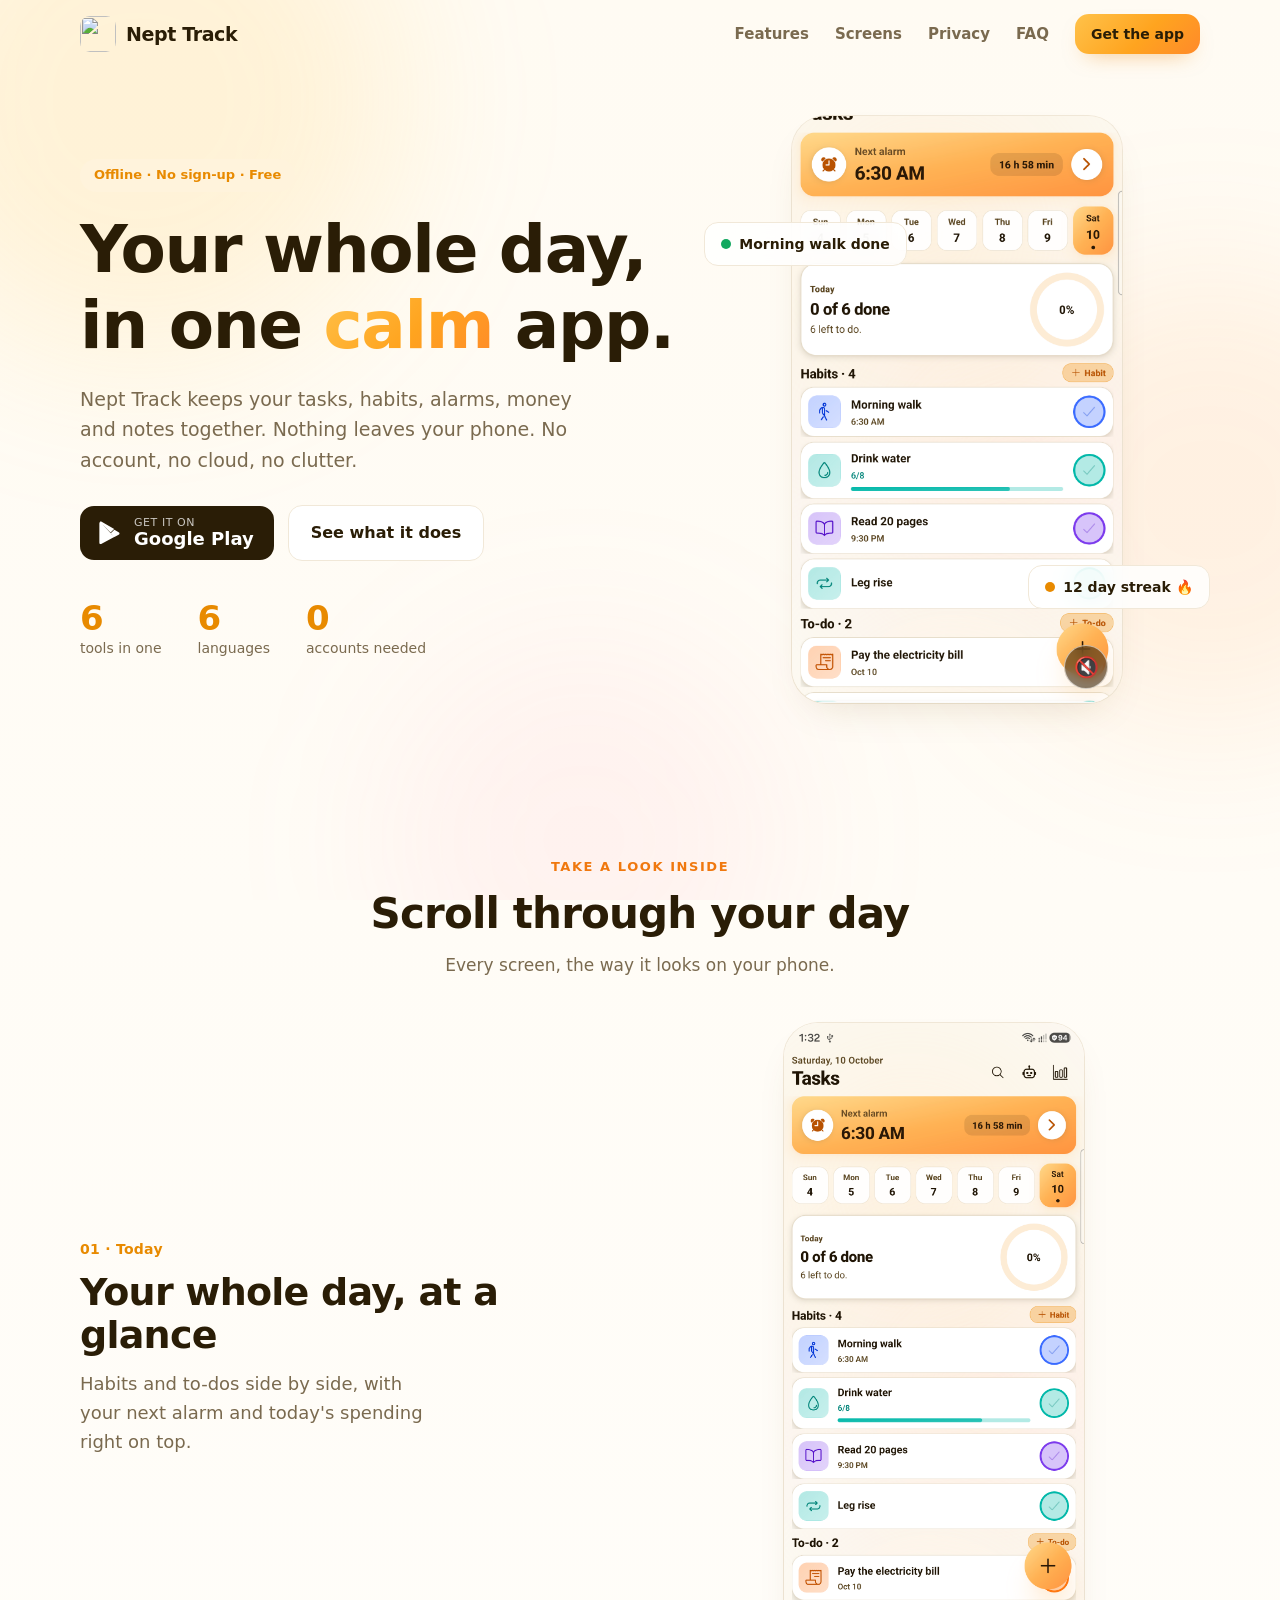
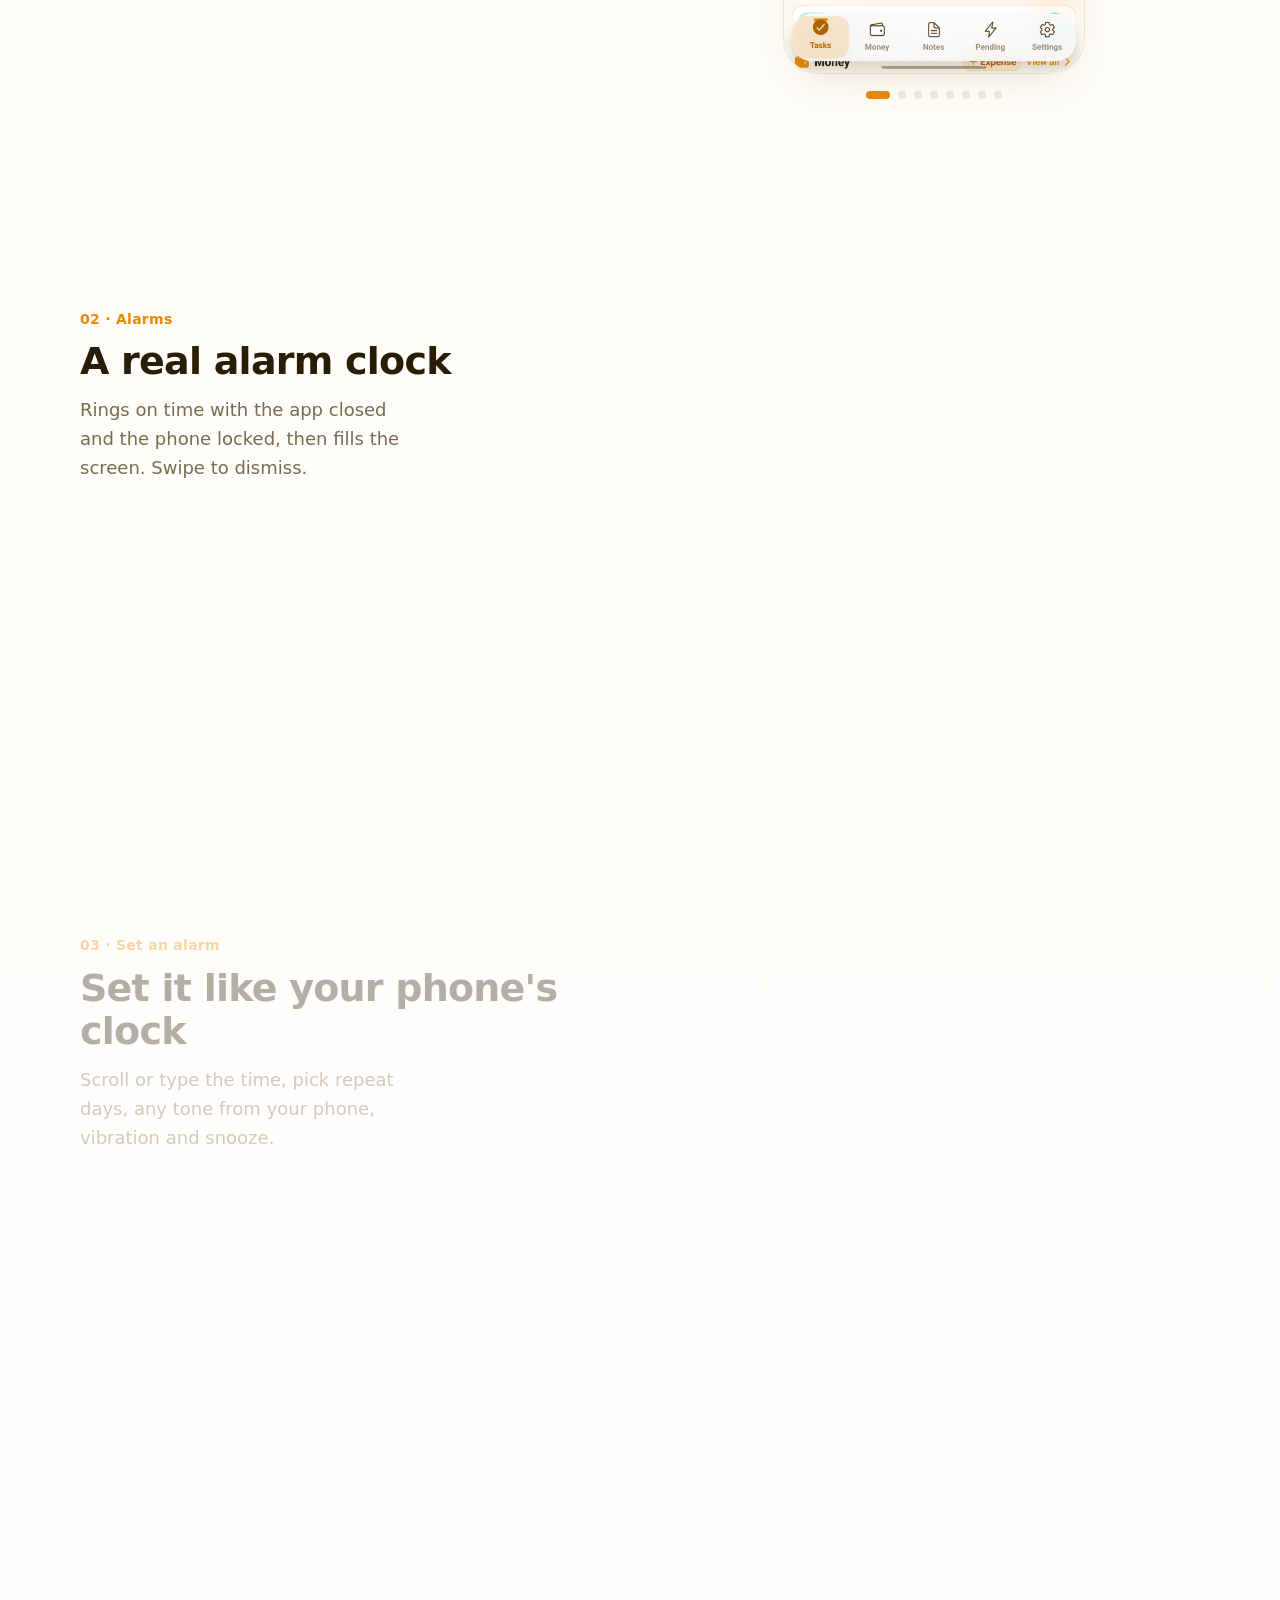
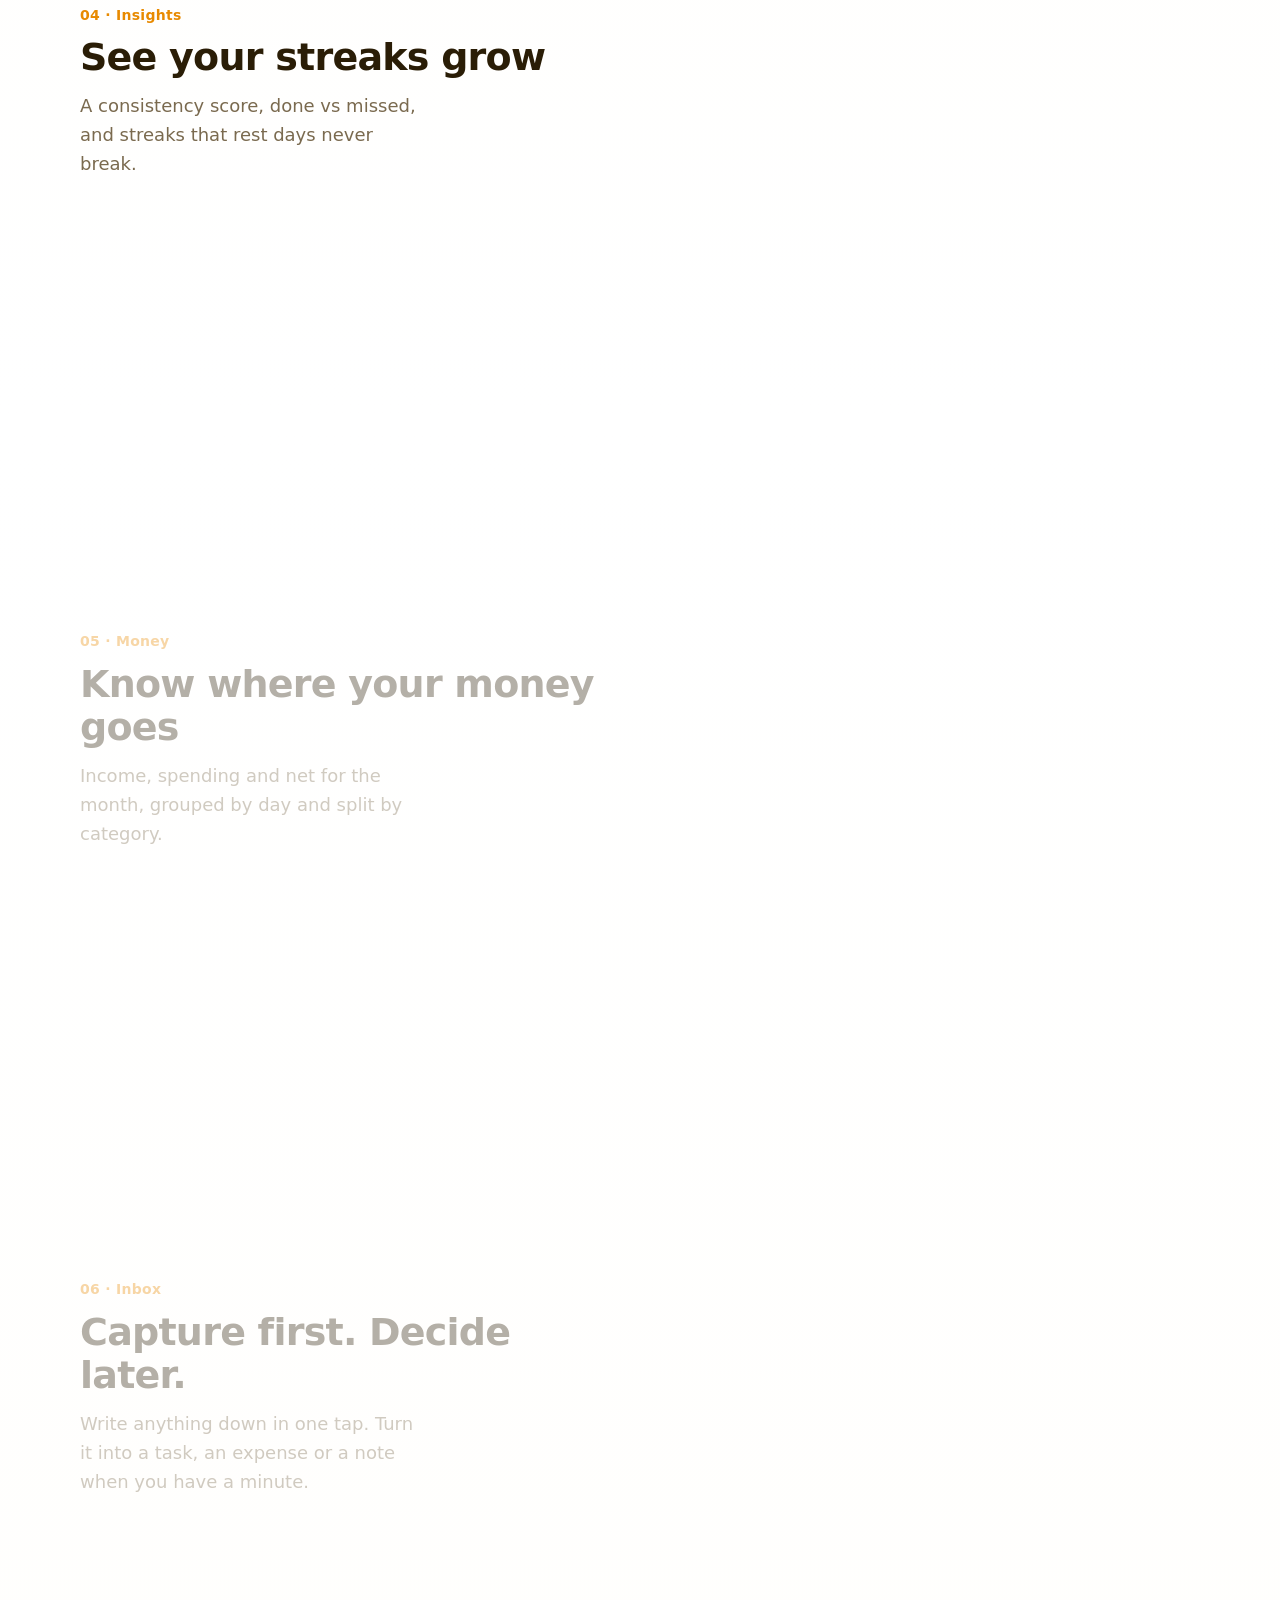
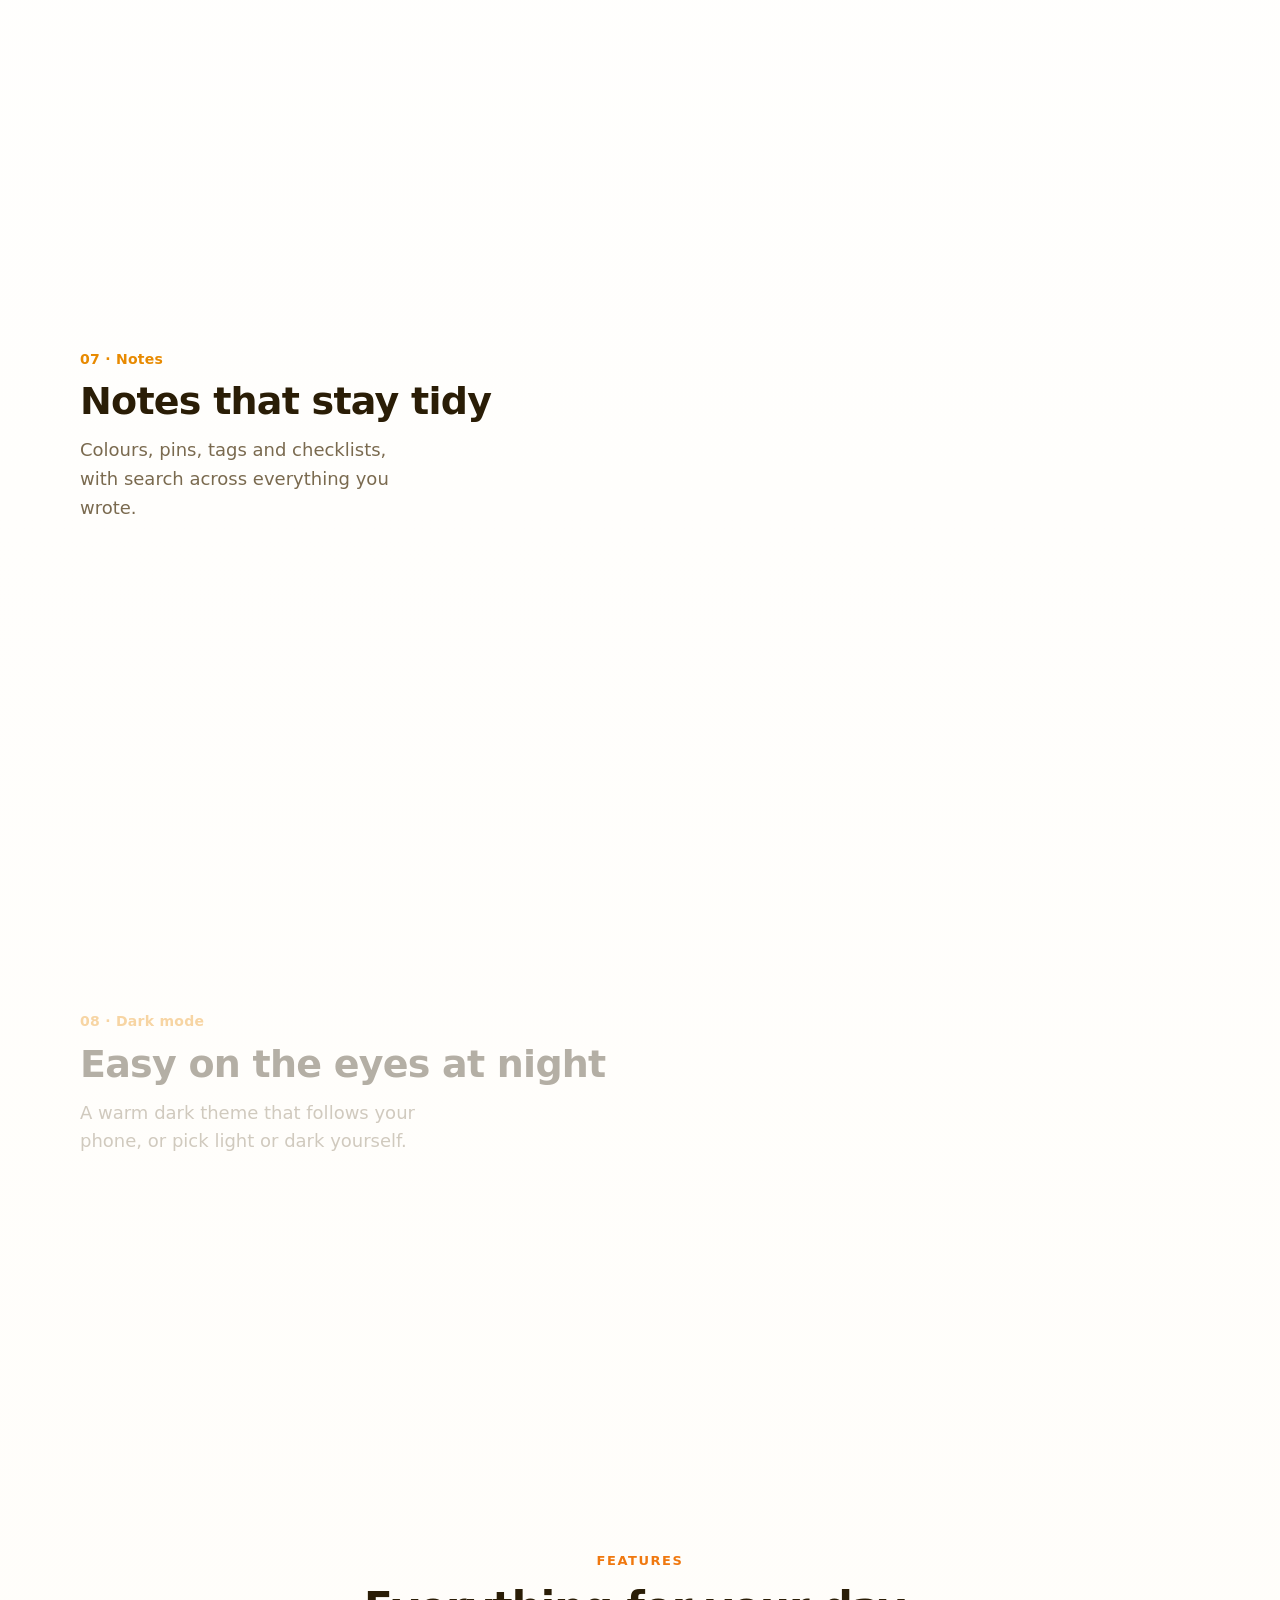
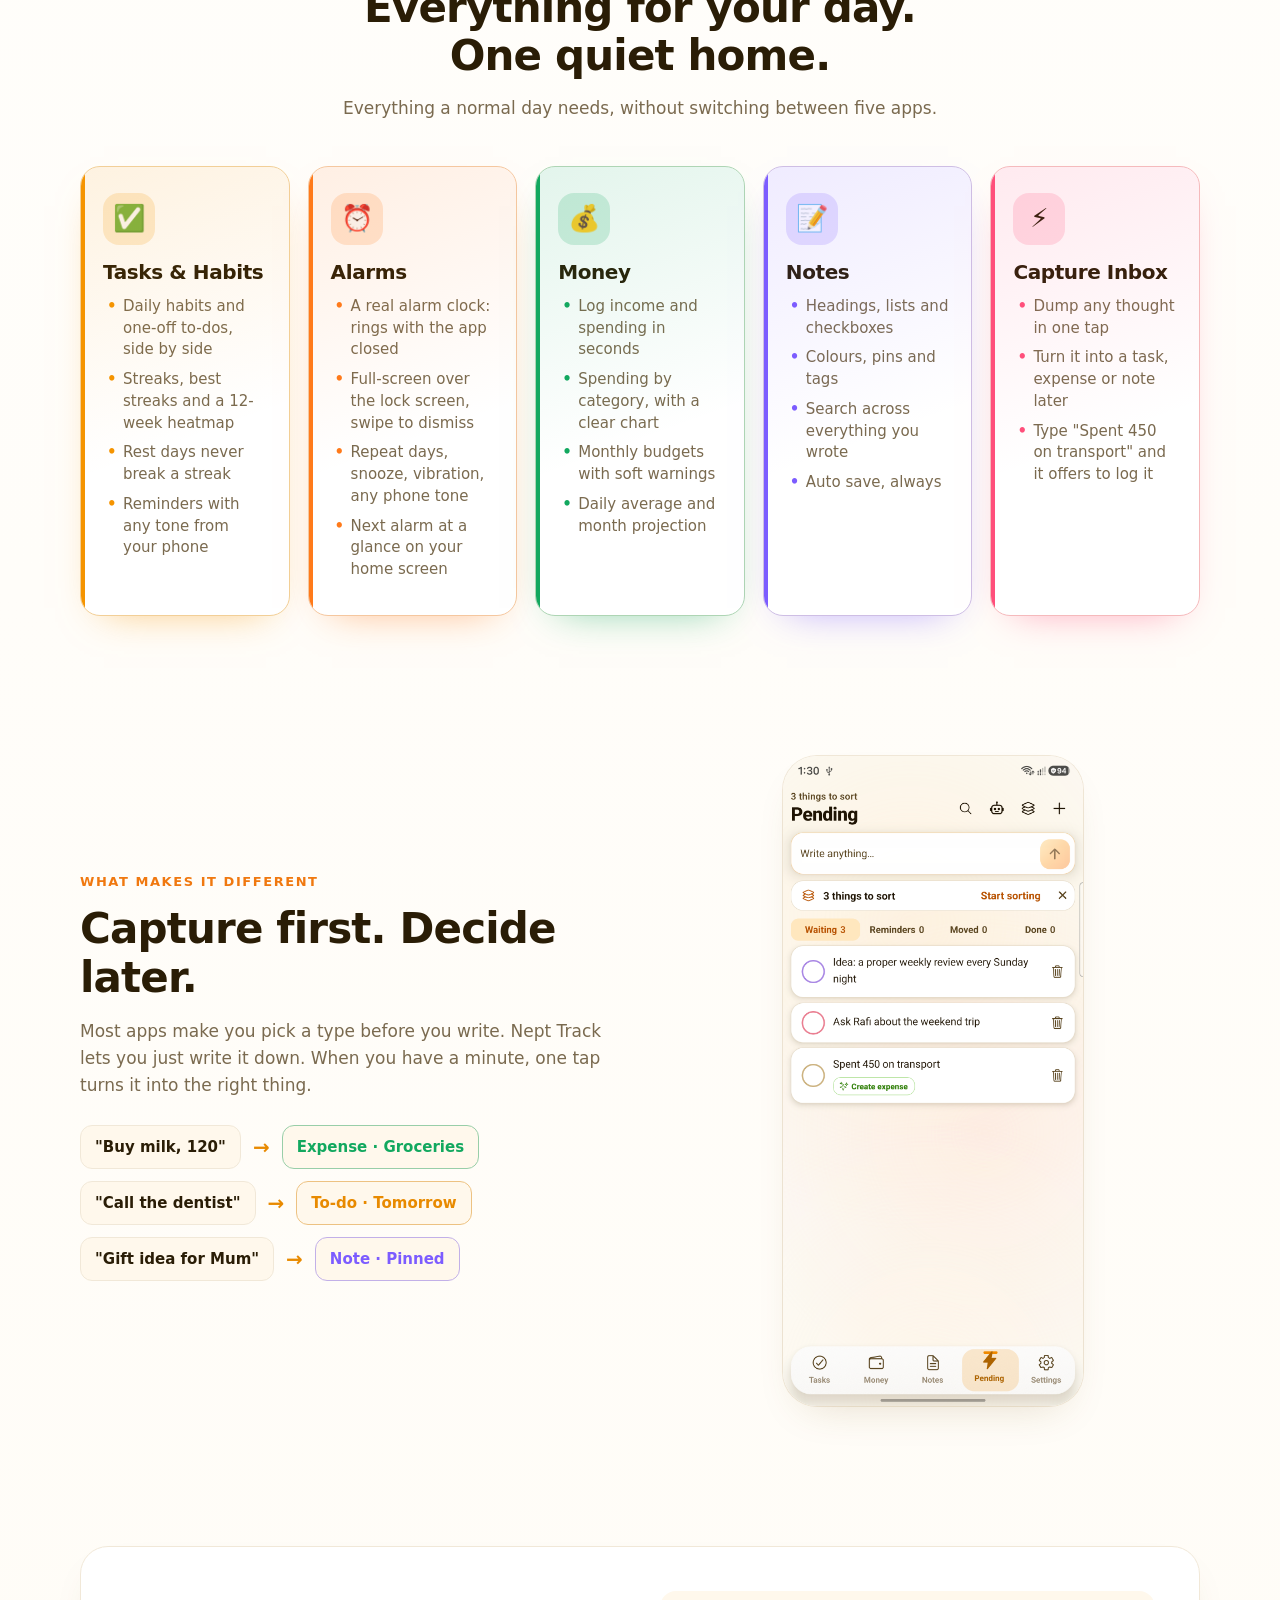
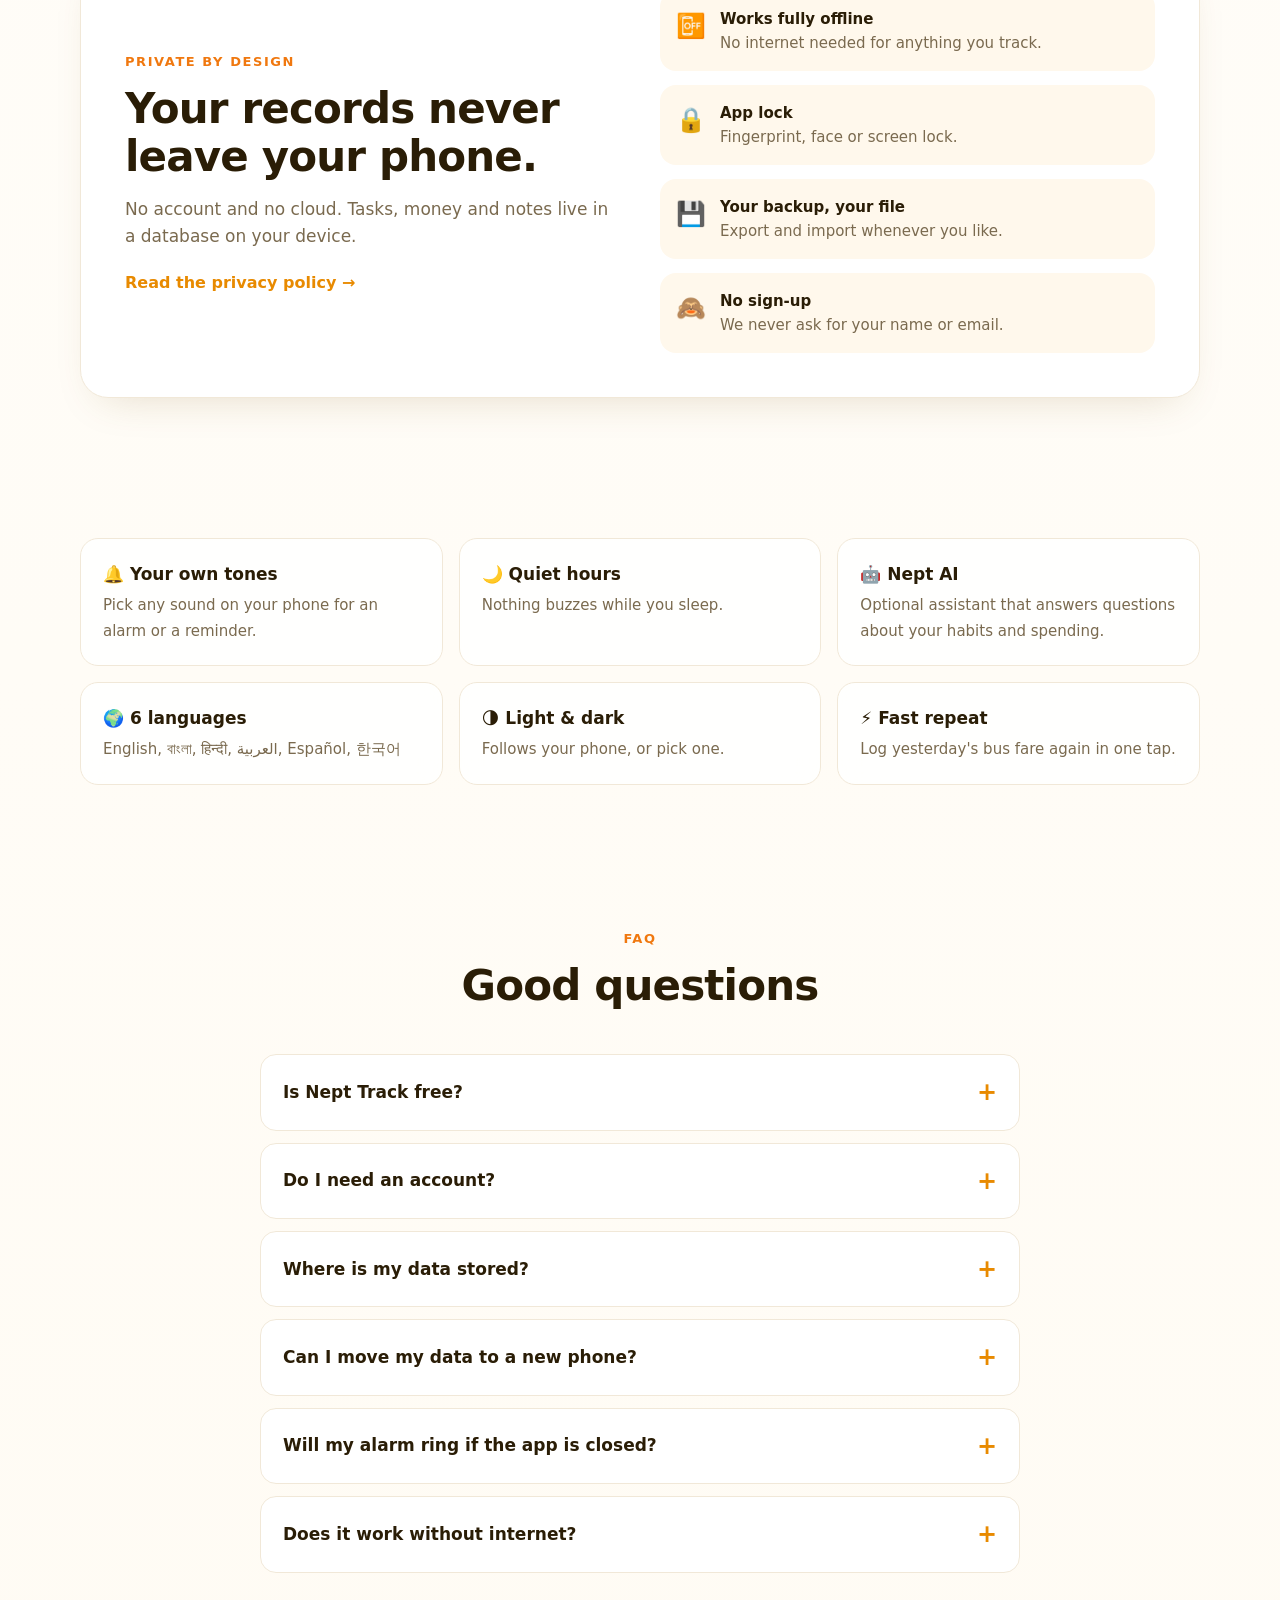
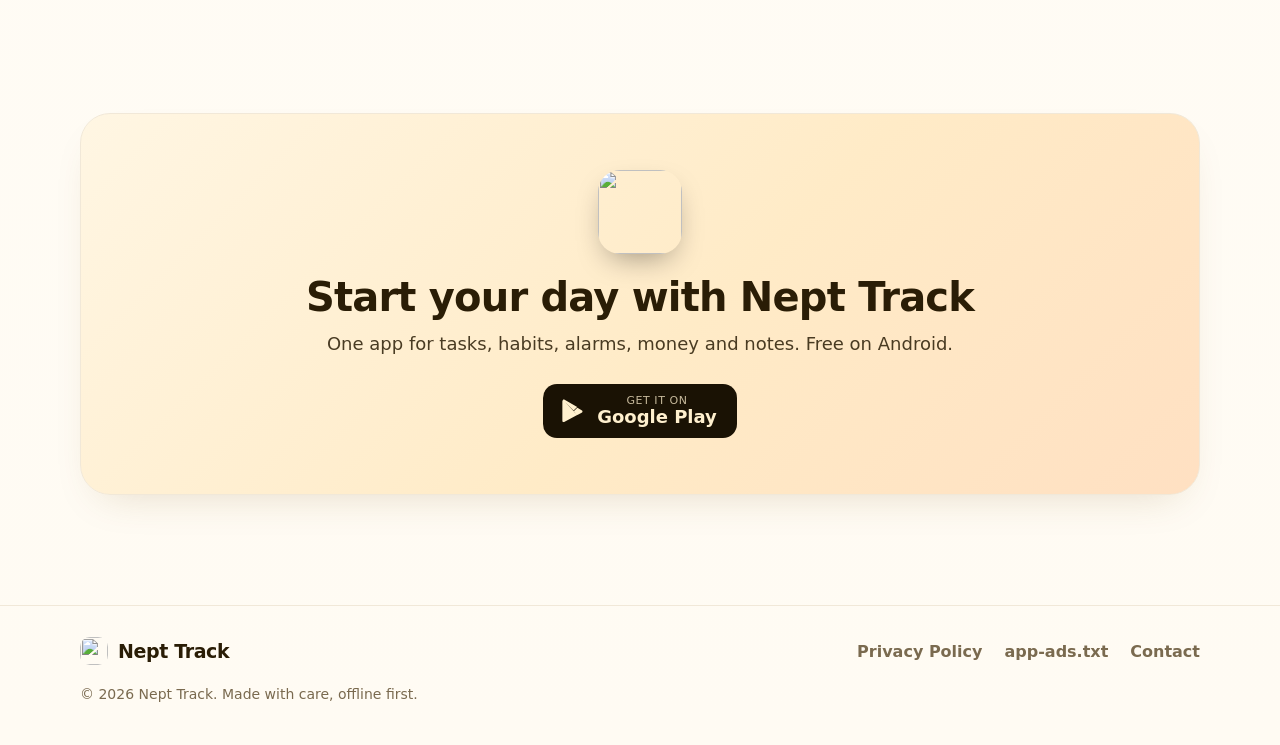
==== index.html @ 89b4e031 "Nept Track 1.9: alarms, promo video, scroll tour, updated privacy policy - Hero plays the promo vide" ====
<!doctype html>
<html lang="en">
<head>
<meta charset="utf-8" />
<meta name="viewport" content="width=device-width, initial-scale=1" />
<title>Nept Track: Habits, Money &amp; Notes</title>
<meta name="description" content="Tasks, habits, alarms, money and notes in one offline app. No sign-up. No cloud. Your data stays on your phone." />
<meta name="theme-color" content="#FFFFFF" />
<meta property="og:title" content="Nept Track: Habits &amp; Budget" />
<meta property="og:description" content="Tasks, habits, alarms, money and notes in one offline app. No sign-up. No cloud." />
<meta property="og:image" content="images/feature.png" />
<meta property="og:type" content="website" />
<link rel="icon" href="images/favicon.png" />
<link rel="stylesheet" href="css/style.css?v=20261010c" />
</head>
<body>

<div class="aurora" aria-hidden="true"><span></span><span></span><span></span></div>

<header class="nav" id="nav">
  <a class="brand" href="#top"><img src="images/icon.png" alt="" width="36" height="36" /> Nept Track</a>
  <button class="nav-toggle" id="navToggle" aria-label="Open menu" aria-expanded="false"><span></span><span></span></button>
  <nav class="nav-links" id="navLinks">
    <a href="#features">Features</a>
    <a href="#screens">Screens</a>
    <a href="#privacy">Privacy</a>
    <a href="#faq">FAQ</a>
    <a class="btn btn-small" href="https://play.google.com/store/apps/details?id=com.AhmedReFu.NeptTrack" target="_blank" rel="noopener">Get the app</a>
  </nav>
</header>

<main id="top">

  <!-- Hero -->
  <section class="hero">
    <div class="hero-copy reveal">
      <span class="pill">Offline · No sign-up · Free</span>
      <h1>Your whole day, in one <span class="grad">calm</span> app.</h1>
      <p class="lead">Nept Track keeps your tasks, habits, alarms, money and notes together. Nothing leaves your phone. No account, no cloud, no clutter.</p>
      <div class="cta-row">
        <a class="store-btn" href="https://play.google.com/store/apps/details?id=com.AhmedReFu.NeptTrack" target="_blank" rel="noopener">
          <svg viewBox="0 0 24 24" width="26" height="26" aria-hidden="true"><path fill="currentColor" d="M3.6 1.8c-.3.3-.5.8-.5 1.4v17.6c0 .6.2 1.1.5 1.4l.1.1 9.9-9.9v-.2L3.7 1.7l-.1.1Zm13.3 13.9-3.3-3.3v-.2l3.3-3.3.1.1 3.9 2.2c1.1.6 1.1 1.7 0 2.3l-3.9 2.2h-.1Zm-.1.1L13.4 12 3.6 21.8c.4.4 1 .4 1.6.1l11.6-6.1M16.8 8.2 5.2 1.6c-.7-.4-1.2-.3-1.6.1l9.8 9.8 3.4-3.3Z"/></svg>
          <span><small>Get it on</small>Google Play</span>
        </a>
        <a class="btn btn-ghost" href="#features">See what it does</a>
      </div>
      <ul class="hero-stats">
        <li><strong data-count="6">0</strong><span>tools in one</span></li>
        <li><strong data-count="6">0</strong><span>languages</span></li>
        <li><strong data-count="0" data-suffix="">0</strong><span>accounts needed</span></li>
      </ul>
    </div>
    <div class="hero-phone reveal">
      <div class="phone tilt hero-video">
        <!-- The poster paints at once; the video itself loads after the page (js/main.js). -->
        <video id="promo" loop playsinline preload="none"
          poster="images/screens/01-tasks-today.png"
          data-src="media/nept-track-promo.mp4"
          aria-label="Nept Track promo video"></video>
        <button class="sound-btn" id="soundBtn" type="button" aria-label="Turn sound on" hidden>🔇</button>
      </div>
      <div class="float-card fc-1"><span class="dot dot-green"></span>Morning walk done</div>
      <div class="float-card fc-2"><span class="dot dot-amber"></span>12 day streak 🔥</div>
    </div>
  </section>

  <!-- Tour: the phone stays put while its screen follows the scroll -->
  <section class="section tour" id="screens">
    <div class="section-head reveal">
      <span class="eyebrow">Take a look inside</span>
      <h2>Scroll through your day</h2>
      <p>Every screen, the way it looks on your phone.</p>
    </div>
    <div class="tour-grid">
      <ol class="tour-steps">
        <li class="tour-step active" data-step="0">
          <span class="tour-tag">01 · Today</span>
          <h3>Your whole day, at a glance</h3>
          <p>Habits and to-dos side by side, with your next alarm and today's spending right on top.</p>
          <img class="tour-inline" src="images/screens/01-tasks-today.png" alt="Today screen" loading="lazy" width="1080" height="2340" />
        </li>
        <li class="tour-step" data-step="1">
          <span class="tour-tag">02 · Alarms</span>
          <h3>A real alarm clock</h3>
          <p>Rings on time with the app closed and the phone locked, then fills the screen. Swipe to dismiss.</p>
          <img class="tour-inline" src="images/screens/09-alarms.png" alt="Alarms screen" loading="lazy" width="1080" height="2340" />
        </li>
        <li class="tour-step" data-step="2">
          <span class="tour-tag">03 · Set an alarm</span>
          <h3>Set it like your phone's clock</h3>
          <p>Scroll or type the time, pick repeat days, any tone from your phone, vibration and snooze.</p>
          <img class="tour-inline" src="images/screens/10-alarm-editor.png" alt="Set an alarm screen" loading="lazy" width="1080" height="2340" />
        </li>
        <li class="tour-step" data-step="3">
          <span class="tour-tag">04 · Insights</span>
          <h3>See your streaks grow</h3>
          <p>A consistency score, done vs missed, and streaks that rest days never break.</p>
          <img class="tour-inline" src="images/screens/02-task-insights.png" alt="Insights screen" loading="lazy" width="1080" height="2340" />
        </li>
        <li class="tour-step" data-step="4">
          <span class="tour-tag">05 · Money</span>
          <h3>Know where your money goes</h3>
          <p>Income, spending and net for the month, grouped by day and split by category.</p>
          <img class="tour-inline" src="images/screens/03-money-overview.png" alt="Money screen" loading="lazy" width="1080" height="2340" />
        </li>
        <li class="tour-step" data-step="5">
          <span class="tour-tag">06 · Inbox</span>
          <h3>Capture first. Decide later.</h3>
          <p>Write anything down in one tap. Turn it into a task, an expense or a note when you have a minute.</p>
          <img class="tour-inline" src="images/screens/05-pending-inbox.png" alt="Inbox screen" loading="lazy" width="1080" height="2340" />
        </li>
        <li class="tour-step" data-step="6">
          <span class="tour-tag">07 · Notes</span>
          <h3>Notes that stay tidy</h3>
          <p>Colours, pins, tags and checklists, with search across everything you wrote.</p>
          <img class="tour-inline" src="images/screens/06-notes.png" alt="Notes screen" loading="lazy" width="1080" height="2340" />
        </li>
        <li class="tour-step" data-step="7">
          <span class="tour-tag">08 · Dark mode</span>
          <h3>Easy on the eyes at night</h3>
          <p>A warm dark theme that follows your phone, or pick light or dark yourself.</p>
          <img class="tour-inline" src="images/screens/07-light-mode.png" alt="Dark mode screen" loading="lazy" width="1080" height="2340" />
        </li>
      </ol>
      <div class="tour-stage" aria-hidden="true">
        <div class="phone tour-phone">
          <img class="tour-shot active" src="images/screens/01-tasks-today.png" alt="" loading="eager" width="1080" height="2340" />
          <img class="tour-shot" src="images/screens/09-alarms.png" alt="" loading="eager" width="1080" height="2340" />
          <img class="tour-shot" src="images/screens/10-alarm-editor.png" alt="" loading="lazy" width="1080" height="2340" />
          <img class="tour-shot" src="images/screens/02-task-insights.png" alt="" loading="lazy" width="1080" height="2340" />
          <img class="tour-shot" src="images/screens/03-money-overview.png" alt="" loading="lazy" width="1080" height="2340" />
          <img class="tour-shot" src="images/screens/05-pending-inbox.png" alt="" loading="lazy" width="1080" height="2340" />
          <img class="tour-shot" src="images/screens/06-notes.png" alt="" loading="lazy" width="1080" height="2340" />
          <img class="tour-shot" src="images/screens/07-light-mode.png" alt="" loading="lazy" width="1080" height="2340" />
        </div>
        <div class="tour-dots"><span class="active"></span><span></span><span></span><span></span><span></span><span></span><span></span><span></span></div>
      </div>
    </div>
  </section>

  <!-- Features -->
  <section class="section" id="features">
    <div class="section-head reveal">
      <span class="eyebrow">Features</span>
      <h2>Everything for your day. One quiet home.</h2>
      <p>Everything a normal day needs, without switching between five apps.</p>
    </div>

    <div class="features">
      <article class="feature reveal" style="--c:#F59400">
        <div class="f-icon">✅</div>
        <h3>Tasks &amp; Habits</h3>
        <ul>
          <li>Daily habits and one-off to-dos, side by side</li>
          <li>Streaks, best streaks and a 12-week heatmap</li>
          <li>Rest days never break a streak</li>
          <li>Reminders with any tone from your phone</li>
        </ul>
      </article>
      <article class="feature reveal" style="--c:#FF7A1A">
        <div class="f-icon">⏰</div>
        <h3>Alarms</h3>
        <ul>
          <li>A real alarm clock: rings with the app closed</li>
          <li>Full-screen over the lock screen, swipe to dismiss</li>
          <li>Repeat days, snooze, vibration, any phone tone</li>
          <li>Next alarm at a glance on your home screen</li>
        </ul>
      </article>
      <article class="feature reveal" style="--c:#12A85F">
        <div class="f-icon">💰</div>
        <h3>Money</h3>
        <ul>
          <li>Log income and spending in seconds</li>
          <li>Spending by category, with a clear chart</li>
          <li>Monthly budgets with soft warnings</li>
          <li>Daily average and month projection</li>
        </ul>
      </article>
      <article class="feature reveal" style="--c:#7C5CFF">
        <div class="f-icon">📝</div>
        <h3>Notes</h3>
        <ul>
          <li>Headings, lists and checkboxes</li>
          <li>Colours, pins and tags</li>
          <li>Search across everything you wrote</li>
          <li>Auto save, always</li>
        </ul>
      </article>
      <article class="feature reveal" style="--c:#FF4F7B">
        <div class="f-icon">⚡</div>
        <h3>Capture Inbox</h3>
        <ul>
          <li>Dump any thought in one tap</li>
          <li>Turn it into a task, expense or note later</li>
          <li>Type "Spent 450 on transport" and it offers to log it</li>
        </ul>
      </article>
    </div>
  </section>

  <!-- Highlight: capture first -->
  <section class="section split">
    <div class="split-copy reveal">
      <span class="eyebrow">What makes it different</span>
      <h2>Capture first. Decide later.</h2>
      <p>Most apps make you pick a type before you write. Nept Track lets you just write it down. When you have a minute, one tap turns it into the right thing.</p>
      <div class="flow">
        <span class="flow-chip">"Buy milk, 120"</span>
        <span class="flow-arrow">→</span>
        <span class="flow-chip flow-green">Expense · Groceries</span>
      </div>
      <div class="flow">
        <span class="flow-chip">"Call the dentist"</span>
        <span class="flow-arrow">→</span>
        <span class="flow-chip flow-amber">To-do · Tomorrow</span>
      </div>
      <div class="flow">
        <span class="flow-chip">"Gift idea for Mum"</span>
        <span class="flow-arrow">→</span>
        <span class="flow-chip flow-violet">Note · Pinned</span>
      </div>
    </div>
    <div class="split-media reveal">
      <div class="phone small"><img src="images/screens/05-pending-inbox.png" alt="Capture Inbox screen" loading="lazy" /></div>
    </div>
  </section>

  <!-- Privacy -->
  <section class="section" id="privacy">
    <div class="privacy-card reveal">
      <div class="privacy-copy">
        <span class="eyebrow">Private by design</span>
        <h2>Your records never leave your phone.</h2>
        <p>No account and no cloud. Tasks, money and notes live in a database on your device.</p>
        <a class="link-arrow" href="privacy-policy.html">Read the privacy policy →</a>
      </div>
      <ul class="privacy-list">
        <li><span>📴</span><div><strong>Works fully offline</strong>No internet needed for anything you track.</div></li>
        <li><span>🔒</span><div><strong>App lock</strong>Fingerprint, face or screen lock.</div></li>
        <li><span>💾</span><div><strong>Your backup, your file</strong>Export and import whenever you like.</div></li>
        <li><span>🙈</span><div><strong>No sign-up</strong>We never ask for your name or email.</div></li>
      </ul>
    </div>
  </section>

  <!-- Extras -->
  <section class="section">
    <div class="extras reveal">
      <div class="extra"><strong>🔔 Your own tones</strong><span>Pick any sound on your phone for an alarm or a reminder.</span></div>
      <div class="extra"><strong>🌙 Quiet hours</strong><span>Nothing buzzes while you sleep.</span></div>
      <div class="extra"><strong>🤖 Nept AI</strong><span>Optional assistant that answers questions about your habits and spending.</span></div>
      <div class="extra"><strong>🌍 6 languages</strong><span>English, বাংলা, हिन्दी, العربية, Español, 한국어</span></div>
      <div class="extra"><strong>🌗 Light &amp; dark</strong><span>Follows your phone, or pick one.</span></div>
      <div class="extra"><strong>⚡ Fast repeat</strong><span>Log yesterday's bus fare again in one tap.</span></div>
    </div>
  </section>

  <!-- FAQ -->
  <section class="section" id="faq">
    <div class="section-head reveal">
      <span class="eyebrow">FAQ</span>
      <h2>Good questions</h2>
    </div>
    <div class="faq reveal">
      <details>
        <summary>Is Nept Track free?</summary>
        <p>Yes. The app is free to download and use. It shows a few ads from Google AdMob, never inside the editors and never while an alarm is ringing.</p>
      </details>
      <details>
        <summary>Do I need an account?</summary>
        <p>No. Open the app and start. There is no sign-up and no login.</p>
      </details>
      <details>
        <summary>Where is my data stored?</summary>
        <p>Only on your phone, in a local database. Uninstalling the app deletes it, so export a backup from Settings first if you want to keep it.</p>
      </details>
      <details>
        <summary>Can I move my data to a new phone?</summary>
        <p>Yes. Export a backup file from Settings, copy it to the new phone, and import it there.</p>
      </details>
      <details>
        <summary>Will my alarm ring if the app is closed?</summary>
        <p>Yes. Alarms are booked with Android's own alarm clock, so they ring on time with the app closed, the screen off or the phone locked, and again after a restart.</p>
      </details>
      <details>
        <summary>Does it work without internet?</summary>
        <p>Everything you track works fully offline. Only ads and the optional AI assistant need a connection.</p>
      </details>
    </div>
  </section>

  <!-- Final CTA -->
  <section class="section">
    <div class="cta-card reveal">
      <img src="images/icon.png" alt="" width="84" height="84" />
      <h2>Start your day with Nept Track</h2>
      <p>One app for tasks, habits, alarms, money and notes. Free on Android.</p>
      <a class="store-btn dark" href="https://play.google.com/store/apps/details?id=com.AhmedReFu.NeptTrack" target="_blank" rel="noopener">
        <svg viewBox="0 0 24 24" width="26" height="26" aria-hidden="true"><path fill="currentColor" d="M3.6 1.8c-.3.3-.5.8-.5 1.4v17.6c0 .6.2 1.1.5 1.4l.1.1 9.9-9.9v-.2L3.7 1.7l-.1.1Zm13.3 13.9-3.3-3.3v-.2l3.3-3.3.1.1 3.9 2.2c1.1.6 1.1 1.7 0 2.3l-3.9 2.2h-.1Zm-.1.1L13.4 12 3.6 21.8c.4.4 1 .4 1.6.1l11.6-6.1M16.8 8.2 5.2 1.6c-.7-.4-1.2-.3-1.6.1l9.8 9.8 3.4-3.3Z"/></svg>
        <span><small>Get it on</small>Google Play</span>
      </a>
    </div>
  </section>
</main>

<footer class="footer">
  <div class="footer-inner">
    <a class="brand" href="#top"><img src="images/icon.png" alt="" width="28" height="28" /> Nept Track</a>
    <nav>
      <a href="privacy-policy.html">Privacy Policy</a>
      <a href="app-ads.txt">app-ads.txt</a>
      <a href="mailto:demostationplay@gmail.com">Contact</a>
    </nav>
    <p>© <span id="year">2026</span> Nept Track. Made with care, offline first.</p>
  </div>
</footer>

<!-- Lightbox -->

<script src="js/main.js?v=20261010c"></script>
</body>
</html>
---- css/style.css ----
/* Nept Track website — shared styles (index + privacy policy).
   Colours mirror the app tokens in src/utils/colors.ts. */

:root {
  /* Light only, on purpose: the site reads bright and white, with amber as the accent. */
  --bg: #FFFFFF;
  --bg-tint: #FFFBF3;
  --surface: #FFFFFF;
  --surface-alt: #FFF8EC;
  --primary: #E88A00;
  --primary-soft: #FFF3DC;
  --accent: #F0780F;
  --ink: #2A1D06;
  --muted: #7A6A4F;
  --line: #F1E8D8;
  --success: #12A85F;
  --violet: #7C5CFF;
  --glass: rgba(255, 255, 255, 0.82);
  --shadow: 0 18px 44px -22px rgba(120, 80, 20, 0.22);
  --grad: linear-gradient(135deg, #FFC24A 0%, #FFA41F 55%, #FF8A2A 100%);
  --grad-soft: linear-gradient(135deg, #FFF6E3 0%, #FFEBC7 55%, #FFE0C2 100%);
  --on-grad: #2A1D06;
  --aurora-1: rgba(255, 196, 70, 0.16);
  --aurora-2: rgba(255, 150, 60, 0.10);
  --aurora-3: rgba(255, 120, 150, 0.07);
  --radius: 20px;
  color-scheme: light;
}

* { box-sizing: border-box; }
html { scroll-behavior: smooth; scroll-padding-top: 84px; }
body {
  margin: 0;
  background: linear-gradient(180deg, var(--bg-tint) 0%, var(--bg) 35%, var(--bg-tint) 100%);
  color: var(--ink);
  font: 16px/1.6 system-ui, -apple-system, "Segoe UI", Roboto, "Noto Sans", sans-serif;
  -webkit-font-smoothing: antialiased;
  overflow-x: hidden;
}
img { max-width: 100%; display: block; }
a { color: var(--primary); }
h1, h2, h3 { letter-spacing: -0.02em; line-height: 1.15; margin: 0; font-weight: 800; }

/* ---------- Ambient background ---------- */
.aurora { position: fixed; inset: 0; z-index: -1; pointer-events: none; overflow: hidden; }
.aurora span {
  position: absolute; border-radius: 50%; filter: blur(80px);
  animation: drift 22s ease-in-out infinite alternate;
}
.aurora span:nth-child(1) { width: 520px; height: 520px; background: var(--aurora-1); top: -160px; left: -120px; }
.aurora span:nth-child(2) { width: 460px; height: 460px; background: var(--aurora-2); top: 30%; right: -160px; animation-delay: -6s; }
.aurora span:nth-child(3) { width: 400px; height: 400px; background: var(--aurora-3); bottom: -140px; left: 30%; animation-delay: -12s; }
@keyframes drift {
  from { transform: translate(0, 0) scale(1); }
  to   { transform: translate(60px, 40px) scale(1.15); }
}

/* ---------- Buttons ---------- */
.btn {
  display: inline-flex; align-items: center; justify-content: center; gap: 8px;
  padding: 14px 22px; border-radius: 14px; font-weight: 700; text-decoration: none;
  background: var(--grad); color: var(--on-grad); border: 0; cursor: pointer;
  transition: transform .2s cubic-bezier(.3,1.6,.5,1), box-shadow .2s;
  box-shadow: 0 10px 22px -12px rgba(230, 130, 0, .55);
}
.btn:hover { transform: translateY(-2px) scale(1.02); }
.btn:active { transform: scale(.97); }
.btn-small { padding: 9px 16px; font-size: 14px; }
.btn-ghost { background: var(--surface); color: var(--ink); border: 1px solid var(--line); box-shadow: none; }

.store-btn {
  display: inline-flex; align-items: center; gap: 12px;
  padding: 11px 20px 11px 16px; border-radius: 14px; text-decoration: none;
  background: var(--ink); color: var(--bg);
  transition: transform .2s cubic-bezier(.3,1.6,.5,1);
}
.store-btn:hover { transform: translateY(-2px) scale(1.03); }
.store-btn span { display: flex; flex-direction: column; line-height: 1.1; font-weight: 700; font-size: 18px; }
.store-btn small { font-size: 11px; font-weight: 500; opacity: .75; text-transform: uppercase; letter-spacing: .05em; }
.store-btn.dark { background: #1a1204; color: #FFF0CE; }

/* ---------- Nav ---------- */
.nav {
  position: sticky; top: 0; z-index: 50;
  display: flex; align-items: center; justify-content: space-between;
  max-width: 1160px; margin: 0 auto; padding: 14px 20px;
  transition: background .3s, box-shadow .3s;
}
.nav.scrolled {
  background: var(--glass); backdrop-filter: blur(16px); -webkit-backdrop-filter: blur(16px);
  box-shadow: 0 1px 0 var(--line); max-width: none;
}
.brand { display: flex; align-items: center; gap: 10px; font-weight: 800; font-size: 19px; color: var(--ink); text-decoration: none; letter-spacing: -.02em; }
.brand img { border-radius: 10px; }
.nav-links { display: flex; align-items: center; gap: 26px; }
.nav-links a:not(.btn) { color: var(--muted); text-decoration: none; font-weight: 600; font-size: 15px; transition: color .2s; }
.nav-links a:not(.btn):hover { color: var(--ink); }
.nav-toggle { display: none; background: none; border: 0; padding: 10px; cursor: pointer; }
.nav-toggle span { display: block; width: 22px; height: 2px; background: var(--ink); margin: 5px 0; border-radius: 2px; transition: transform .25s; }
.nav-toggle[aria-expanded="true"] span:first-child { transform: translateY(3.5px) rotate(45deg); }
.nav-toggle[aria-expanded="true"] span:last-child { transform: translateY(-3.5px) rotate(-45deg); }

/* ---------- Hero ---------- */
main { max-width: 1160px; margin: 0 auto; padding: 0 20px; }
.hero {
  display: grid; grid-template-columns: 1.1fr .9fr; gap: 40px; align-items: center;
  padding: 48px 0 80px;
}
.pill {
  display: inline-block; padding: 6px 14px; border-radius: 999px;
  background: var(--primary-soft); color: var(--primary); font-weight: 700; font-size: 13px;
  margin-bottom: 20px;
}
.hero h1 { font-size: clamp(38px, 6vw, 66px); }
.grad { background: var(--grad); -webkit-background-clip: text; background-clip: text; color: transparent; }
.lead { font-size: 19px; color: var(--muted); max-width: 520px; margin: 20px 0 30px; }
.cta-row { display: flex; flex-wrap: wrap; gap: 14px; align-items: center; }
.hero-stats { list-style: none; padding: 0; margin: 40px 0 0; display: flex; gap: 36px; }
.hero-stats strong { display: block; font-size: 34px; font-weight: 800; color: var(--primary); line-height: 1; }
.hero-stats span { font-size: 14px; color: var(--muted); }

.hero-phone { position: relative; display: flex; justify-content: center; }
.phone {
  width: min(330px, 80vw); border-radius: 34px; overflow: hidden;
  box-shadow: var(--shadow), 0 0 0 1px var(--line);
  background: var(--surface);
  transition: transform .15s ease-out;
  will-change: transform;
}
.phone.small { width: min(300px, 76vw); }
.float-card {
  position: absolute; display: flex; align-items: center; gap: 8px;
  padding: 10px 16px; border-radius: 14px; font-weight: 700; font-size: 14px;
  background: var(--glass); backdrop-filter: blur(14px); -webkit-backdrop-filter: blur(14px);
  border: 1px solid var(--line); box-shadow: var(--shadow);
  animation: bob 5s ease-in-out infinite;
}
.fc-1 { top: 18%; left: -2%; }
.fc-2 { bottom: 16%; right: -2%; animation-delay: -2.5s; }
.dot { width: 10px; height: 10px; border-radius: 50%; }
.dot-green { background: var(--success); }
.dot-amber { background: var(--primary); }
@keyframes bob { 50% { transform: translateY(-10px); } }

/* ---------- Sections ---------- */
.section { padding: 70px 0; }
.section-head { text-align: center; max-width: 620px; margin: 0 auto 44px; }
.section-head h2, .split-copy h2, .privacy-copy h2 { font-size: clamp(30px, 4vw, 42px); }
.section-head p { color: var(--muted); font-size: 17px; margin: 14px 0 0; }
.eyebrow { display: inline-block; color: var(--accent); font-weight: 800; font-size: 13px; text-transform: uppercase; letter-spacing: .12em; margin-bottom: 12px; }

/* Features */
.features { display: grid; grid-template-columns: repeat(auto-fit, minmax(200px, 1fr)); gap: 18px; }
.feature {
  position: relative; padding: 26px 22px; border-radius: var(--radius);
  background: var(--surface); border: 1px solid color-mix(in srgb, var(--c) 30%, var(--line));
  box-shadow: 0 16px 40px -24px color-mix(in srgb, var(--c) 60%, transparent);
  overflow: hidden; transition: transform .3s cubic-bezier(.3,1.5,.5,1);
}
.feature::before {
  content: ""; position: absolute; inset: 0 auto 0 0; width: 4px; background: var(--c);
}
.feature::after {
  content: ""; position: absolute; inset: 0;
  background: linear-gradient(160deg, color-mix(in srgb, var(--c) 12%, transparent), transparent 60%);
  pointer-events: none;
}
.feature:hover { transform: translateY(-6px); }
.f-icon {
  width: 52px; height: 52px; border-radius: 16px; display: grid; place-items: center; font-size: 26px;
  background: color-mix(in srgb, var(--c) 18%, transparent); margin-bottom: 16px;
}
.feature h3 { font-size: 20px; margin-bottom: 12px; }
.feature ul { margin: 0; padding: 0; list-style: none; }
.feature li { position: relative; padding-left: 20px; margin-bottom: 8px; color: var(--muted); font-size: 15px; line-height: 1.45; }
.feature li::before { content: "•"; position: absolute; left: 4px; color: var(--c); font-weight: 900; }

/* Split */
.split { display: grid; grid-template-columns: 1fr 1fr; gap: 50px; align-items: center; }
.split-copy p { color: var(--muted); font-size: 17px; margin: 16px 0 26px; }
.split-media { display: flex; justify-content: center; }
.flow { display: flex; align-items: center; gap: 12px; flex-wrap: wrap; margin-bottom: 12px; }
.flow-chip {
  padding: 9px 14px; border-radius: 12px; background: var(--surface-alt);
  font-weight: 600; font-size: 15px; border: 1px solid var(--line);
}
.flow-arrow { color: var(--primary); font-weight: 800; font-size: 20px; }
.flow-green { color: var(--success); border-color: color-mix(in srgb, var(--success) 40%, var(--line)); }
.flow-amber { color: var(--primary); border-color: color-mix(in srgb, var(--primary) 40%, var(--line)); }
.flow-violet { color: var(--violet); border-color: color-mix(in srgb, var(--violet) 40%, var(--line)); }

/* Gallery */
.gallery-wrap { position: relative; }
.gallery {
  display: flex; gap: 20px; overflow-x: auto; scroll-snap-type: x mandatory;
  padding: 10px 4px 24px; scrollbar-width: none;
}
.gallery::-webkit-scrollbar { display: none; }
.gallery figure { flex: 0 0 240px; margin: 0; scroll-snap-align: start; cursor: zoom-in; }
.gallery img {
  /* One frame for every shot, so older 9:16 images line up with full-height ones. */
  width: 100%; aspect-ratio: 1080 / 2340; object-fit: cover; object-position: top;
  border-radius: 24px; box-shadow: var(--shadow); border: 1px solid var(--line);
  transition: transform .3s cubic-bezier(.3,1.5,.5,1);
}
.gallery figure:hover img { transform: translateY(-6px) scale(1.02); }
.gallery figcaption { text-align: center; margin-top: 12px; font-weight: 700; color: var(--muted); font-size: 14px; }
.g-arrow {
  position: absolute; top: 42%; z-index: 2; width: 46px; height: 46px; border-radius: 50%;
  border: 1px solid var(--line); background: var(--glass); backdrop-filter: blur(10px);
  color: var(--ink); font-size: 28px; line-height: 1; cursor: pointer; box-shadow: var(--shadow);
}
.g-prev { left: -10px; }
.g-next { right: -10px; }

/* Privacy card */
.privacy-card {
  display: grid; grid-template-columns: 1fr 1fr; gap: 40px; align-items: center;
  padding: 44px; border-radius: 28px; background: var(--surface); border: 1px solid var(--line);
  box-shadow: var(--shadow);
}
.privacy-copy p { color: var(--muted); font-size: 17px; margin: 14px 0 20px; }
.link-arrow { font-weight: 700; text-decoration: none; }
.link-arrow:hover { text-decoration: underline; }
.privacy-list { list-style: none; margin: 0; padding: 0; display: grid; gap: 14px; }
.privacy-list li {
  display: flex; gap: 14px; align-items: flex-start; padding: 16px;
  border-radius: 16px; background: var(--surface-alt);
}
.privacy-list li > span { font-size: 24px; }
.privacy-list strong { display: block; }
.privacy-list div { color: var(--muted); font-size: 15px; }
.privacy-list div strong { color: var(--ink); }

/* Extras */
.extras { display: grid; grid-template-columns: repeat(3, 1fr); gap: 16px; }
.extra {
  padding: 22px; border-radius: 18px; background: var(--glass); border: 1px solid var(--line);
  backdrop-filter: blur(10px); -webkit-backdrop-filter: blur(10px);
}
.extra strong { display: block; font-size: 17px; margin-bottom: 4px; }
.extra span { color: var(--muted); font-size: 15px; }

/* FAQ */
.faq { max-width: 760px; margin: 0 auto; display: grid; gap: 12px; }
.faq details {
  border-radius: 16px; background: var(--surface); border: 1px solid var(--line); padding: 0 22px;
  transition: border-color .2s;
}
.faq details[open] { border-color: var(--primary); }
.faq summary {
  list-style: none; cursor: pointer; padding: 18px 0; font-weight: 700; font-size: 17px;
  display: flex; justify-content: space-between; align-items: center; gap: 16px;
}
.faq summary::-webkit-details-marker { display: none; }
.faq summary::after { content: "+"; font-size: 24px; color: var(--primary); transition: transform .25s; }
.faq details[open] summary::after { transform: rotate(45deg); }
.faq details p { margin: 0 0 18px; color: var(--muted); }

/* CTA */
.cta-card {
  text-align: center; padding: 56px 24px; border-radius: 30px;
  background: var(--grad-soft); color: var(--on-grad); position: relative; overflow: hidden; border: 1px solid var(--line);
  box-shadow: var(--shadow);
}
.cta-card::after {
  content: ""; position: absolute; top: 0; left: -60%; width: 40%; height: 100%;
  background: linear-gradient(100deg, transparent, rgba(255,255,255,.7), transparent);
  animation: sheen 5s ease-in-out infinite;
}
@keyframes sheen { 0%, 60% { left: -60%; } 100% { left: 130%; } }
.cta-card img { margin: 0 auto 20px; border-radius: 22px; box-shadow: 0 12px 30px -10px rgba(0,0,0,.4); }
.cta-card h2 { font-size: clamp(28px, 4vw, 40px); }
.cta-card p { margin: 10px 0 26px; font-size: 18px; opacity: .85; }

/* Footer */
.footer { border-top: 1px solid var(--line); margin-top: 40px; }
.footer-inner {
  max-width: 1160px; margin: 0 auto; padding: 30px 20px 40px;
  display: flex; flex-wrap: wrap; align-items: center; justify-content: space-between; gap: 16px;
}
.footer nav { display: flex; gap: 22px; flex-wrap: wrap; }
.footer nav a { color: var(--muted); text-decoration: none; font-weight: 600; }
.footer nav a:hover { color: var(--primary); }
.footer p { width: 100%; margin: 0; color: var(--muted); font-size: 14px; }

/* Lightbox */
.lightbox {
  position: fixed; inset: 0; z-index: 100; display: flex; align-items: center; justify-content: center;
  background: rgba(10, 7, 2, .88); backdrop-filter: blur(8px); padding: 20px;
  animation: fade .2s ease-out;
}
.lightbox[hidden] { display: none; }
.lightbox img { max-height: 86vh; width: auto; border-radius: 26px; }
.lb-close, .lb-nav {
  position: absolute; background: rgba(255,255,255,.12); color: #fff; border: 0; cursor: pointer;
  width: 48px; height: 48px; border-radius: 50%; font-size: 30px; line-height: 1;
}
.lb-close { top: 18px; right: 18px; }
.lb-prev { left: 18px; }
.lb-next { right: 18px; }
.lb-cap { position: absolute; bottom: 14px; left: 0; right: 0; text-align: center; color: #fff; font-weight: 700; margin: 0; }
@keyframes fade { from { opacity: 0; } }

/* Reveal on scroll */
.reveal { opacity: 0; transform: translateY(26px); transition: opacity .7s ease, transform .7s cubic-bezier(.2,.9,.3,1); }
.reveal.in { opacity: 1; transform: none; }

/* ---------- Privacy policy page ---------- */
.doc { max-width: 760px; margin: 0 auto; padding: 30px 0 60px; }
.doc h1 { font-size: clamp(32px, 5vw, 44px); margin: 0 0 6px; }
.doc .date { color: var(--muted); margin: 0 0 30px; }
.doc section {
  background: var(--surface); border: 1px solid var(--line); border-radius: 18px;
  padding: 20px 22px; margin: 0 0 14px;
}
.doc h2 { font-size: 19px; margin: 0 0 8px; color: var(--primary); }
.doc p { margin: 0 0 8px; }
.doc p:last-child { margin-bottom: 0; }
.back-link { display: inline-block; margin-bottom: 18px; font-weight: 700; text-decoration: none; }

/* ---------- Responsive ---------- */
@media (max-width: 960px) {
  .features { grid-template-columns: repeat(2, 1fr); }
  .extras { grid-template-columns: repeat(2, 1fr); }
}
@media (max-width: 820px) {
  .nav-toggle { display: block; }
  .nav-links {
    position: absolute; top: 100%; left: 16px; right: 16px; flex-direction: column; align-items: stretch; gap: 4px;
    padding: 12px; border-radius: 18px; background: var(--surface); border: 1px solid var(--line); box-shadow: var(--shadow);
    opacity: 0; transform: translateY(-8px); pointer-events: none; transition: opacity .2s, transform .2s;
  }
  .nav-links.open { opacity: 1; transform: none; pointer-events: auto; }
  .nav-links a:not(.btn) { padding: 10px 12px; }
  .hero, .split, .privacy-card { grid-template-columns: 1fr; }
  .hero { padding-top: 20px; text-align: center; }
  .lead { margin-left: auto; margin-right: auto; }
  .cta-row, .hero-stats { justify-content: center; }
  .split-copy { text-align: center; }
  .flow { justify-content: center; }
  .privacy-card { padding: 28px 20px; }
  .g-arrow { display: none; }
}
@media (max-width: 560px) {
  main { padding: 0 16px; }
  .features, .extras { grid-template-columns: 1fr; }
  .hero-stats { gap: 22px; }
  .section { padding: 50px 0; }
  .gallery figure { flex-basis: 200px; }
  .flow { flex-wrap: nowrap; gap: 8px; }
  .flow-chip { padding: 8px 10px; font-size: 13.5px; white-space: nowrap; }
  .fc-1 { left: 0; }
  .fc-2 { right: 0; }
  .lb-nav { display: none; }
}

@media (prefers-reduced-motion: reduce) {
  *, *::before, *::after { animation: none !important; transition: none !important; }
  .reveal { opacity: 1; transform: none; }
  html { scroll-behavior: auto; }
}

/* ---------- Hero promo video ---------- */
.hero-video { position: relative; aspect-ratio: 1080 / 1920; background: #FFF8EC; }
.hero-video video { width: 100%; height: 100%; object-fit: cover; display: block; }
.sound-btn {
  position: absolute; right: 14px; bottom: 14px; width: 44px; height: 44px; border-radius: 50%;
  border: 1px solid rgba(255, 255, 255, 0.6); background: rgba(42, 29, 6, 0.55); color: #fff;
  font-size: 20px; cursor: pointer; backdrop-filter: blur(6px); -webkit-backdrop-filter: blur(6px);
}
.sound-btn:hover { background: rgba(42, 29, 6, 0.75); }

/* ---------- Scroll tour ---------- */
.tour-grid { display: grid; grid-template-columns: 1fr 1fr; gap: 56px; align-items: start; }
.tour-steps { list-style: none; margin: 0; padding: 0; }
.tour-step {
  min-height: 72vh; display: flex; flex-direction: column; justify-content: center;
  opacity: .35; transition: opacity .35s ease;
}
.tour-step.active { opacity: 1; }
.tour-step h3 { font-size: clamp(26px, 3.2vw, 38px); margin: 10px 0 12px; }
.tour-step p { color: var(--muted); font-size: 18px; max-width: 30ch; margin: 0; }
.tour-tag { color: var(--primary); font-weight: 800; font-size: 14px; letter-spacing: .02em; }
.tour-inline { display: none; }
.tour-stage {
  position: sticky; top: calc(50vh - min(330px, 40vh)); display: flex; flex-direction: column;
  align-items: center; gap: 18px;
}
.tour-phone { position: relative; width: min(300px, 36vh); aspect-ratio: 1080 / 2340; }
.tour-shot {
  position: absolute; inset: 0; width: 100%; height: 100%; object-fit: cover;
  opacity: 0; transform: scale(1.04); transition: opacity .45s ease, transform .6s cubic-bezier(.2, .8, .2, 1);
}
.tour-shot.active { opacity: 1; transform: none; }
.tour-dots { display: flex; gap: 8px; }
.tour-dots span { width: 8px; height: 8px; border-radius: 4px; background: var(--line); transition: width .3s ease, background .3s ease; }
.tour-dots span.active { width: 24px; background: var(--primary); }

@media (max-width: 860px) {
  /* Phones: no sticky stage; each step carries its own screenshot. */
  .tour-grid { grid-template-columns: 1fr; gap: 0; }
  .tour-stage { display: none; }
  .tour-step { min-height: 0; opacity: 1; padding: 28px 0; align-items: center; text-align: center; }
  .tour-step p { margin: 0 auto; }
  .tour-inline {
    display: block; width: min(280px, 72vw); height: auto; margin-top: 22px;
    border-radius: 28px; box-shadow: var(--shadow); border: 1px solid var(--line);
  }
}
@media (prefers-reduced-motion: reduce) {
  .tour-shot, .tour-step { transition: none; }
}
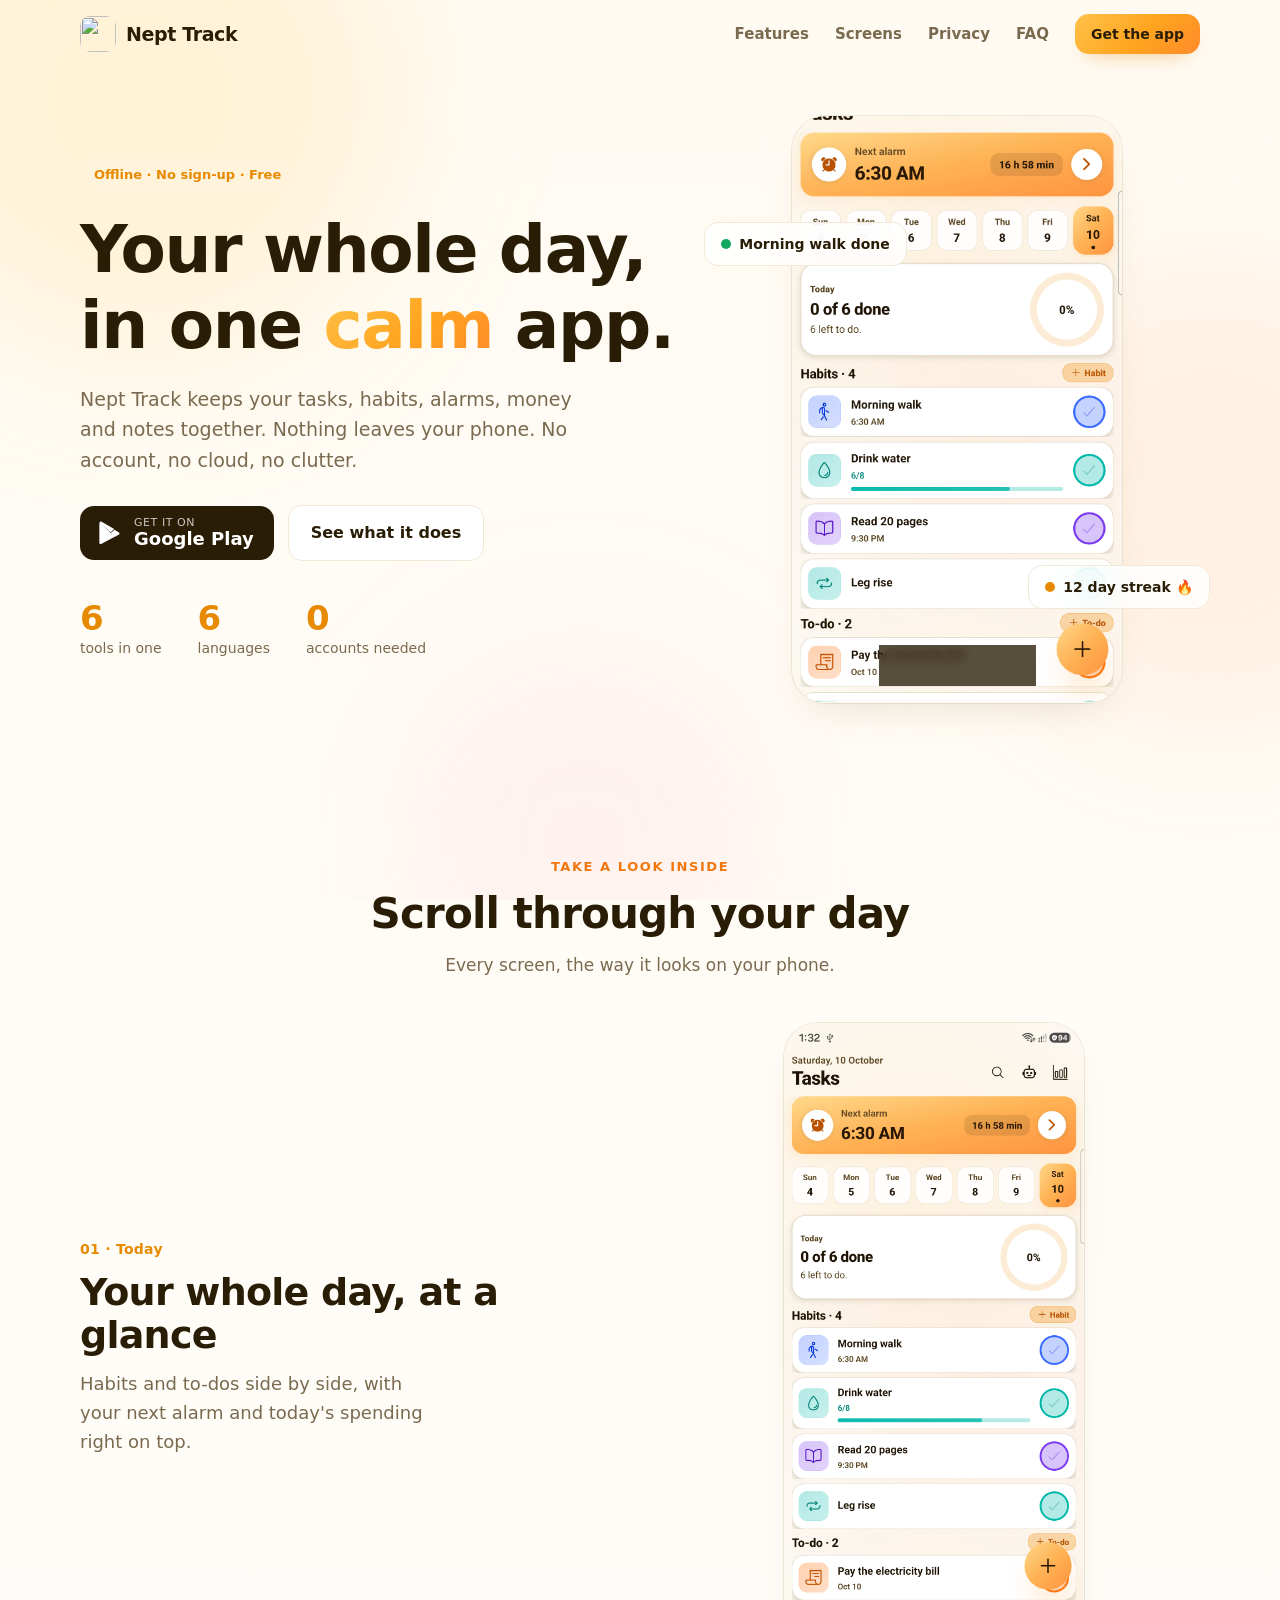
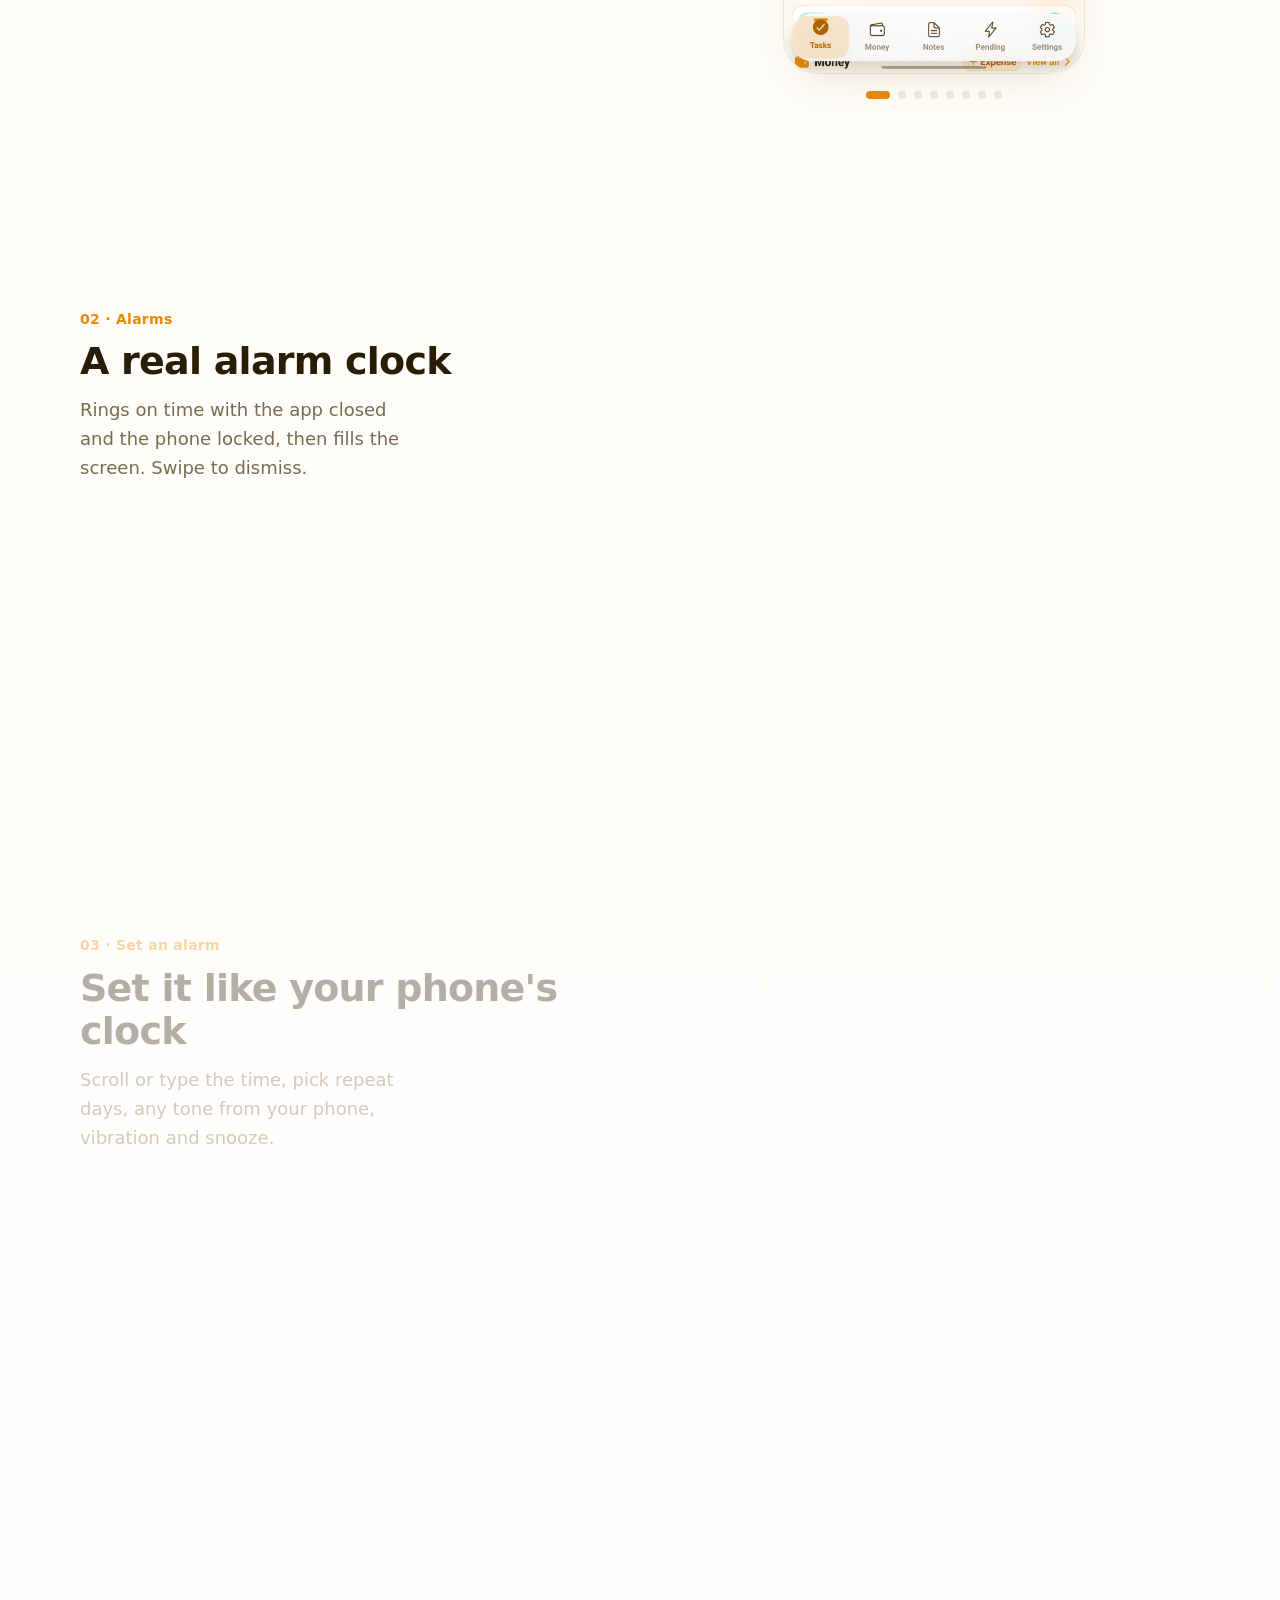
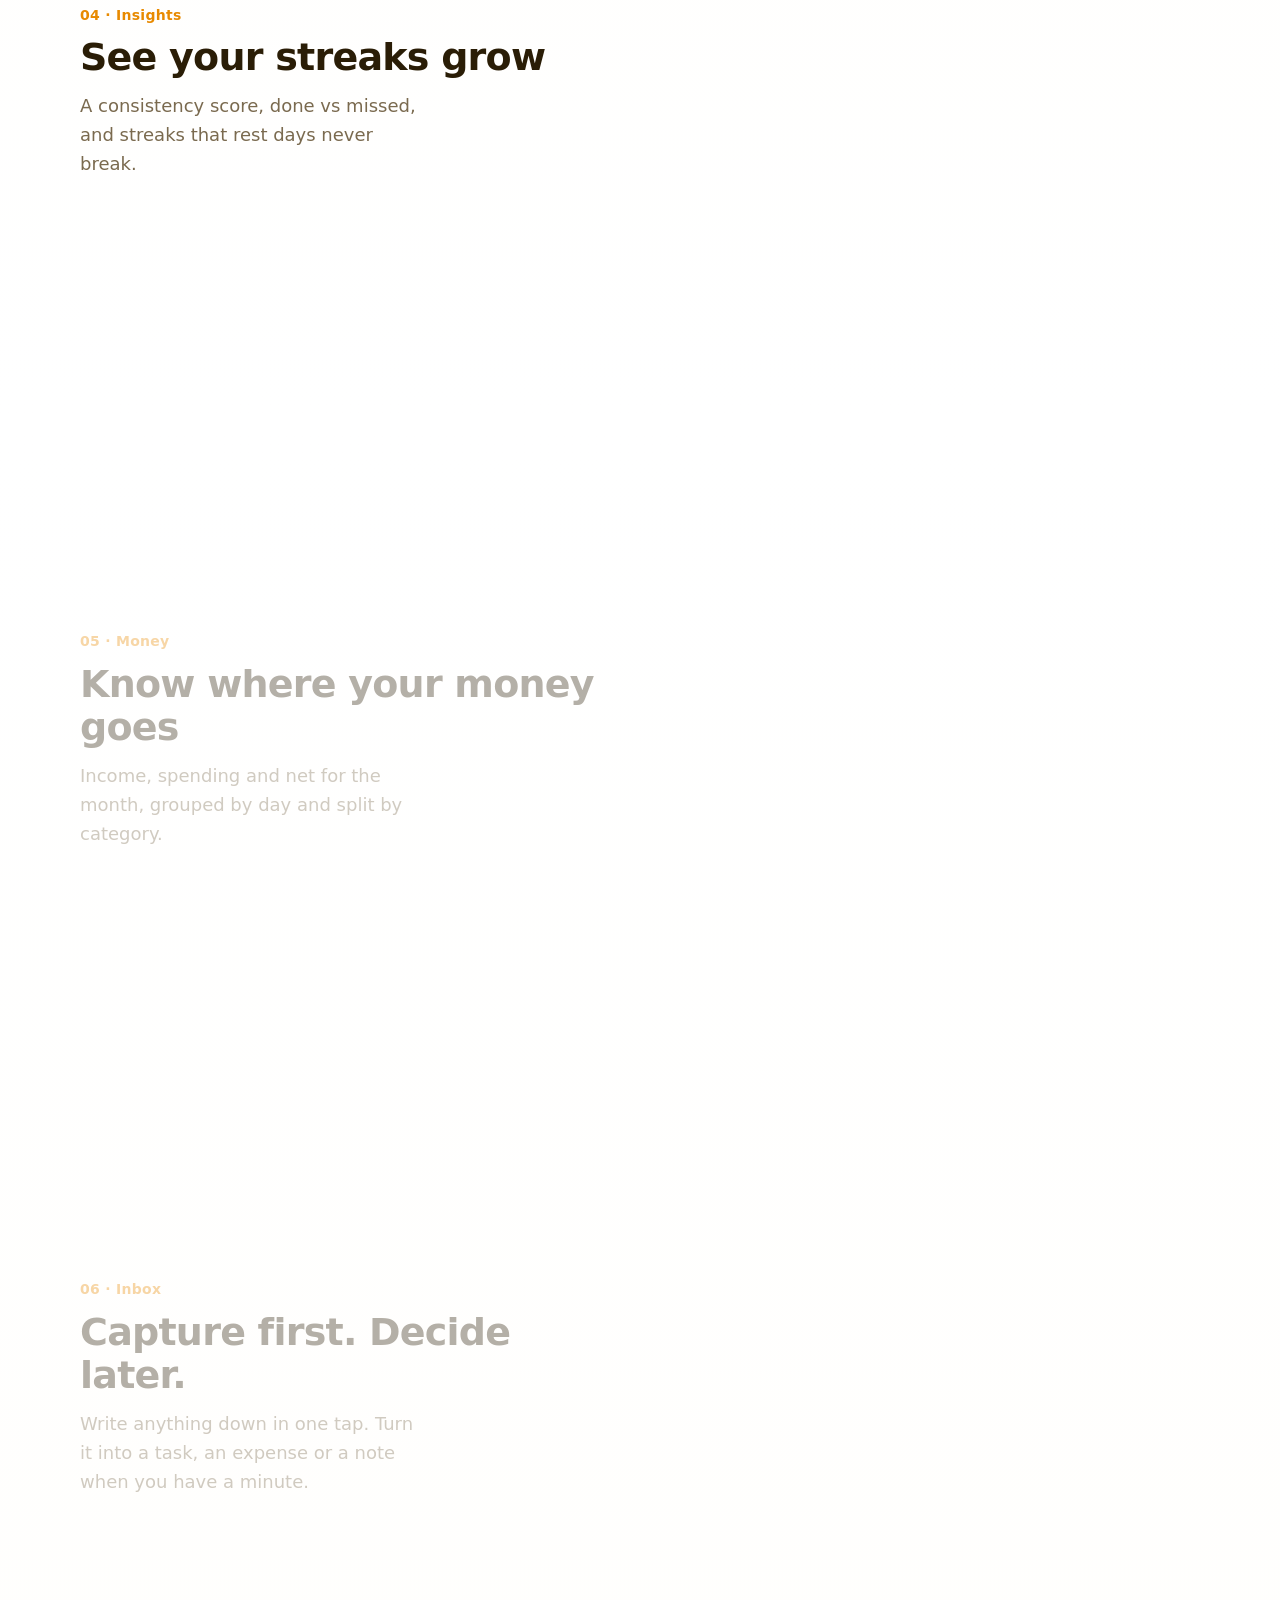
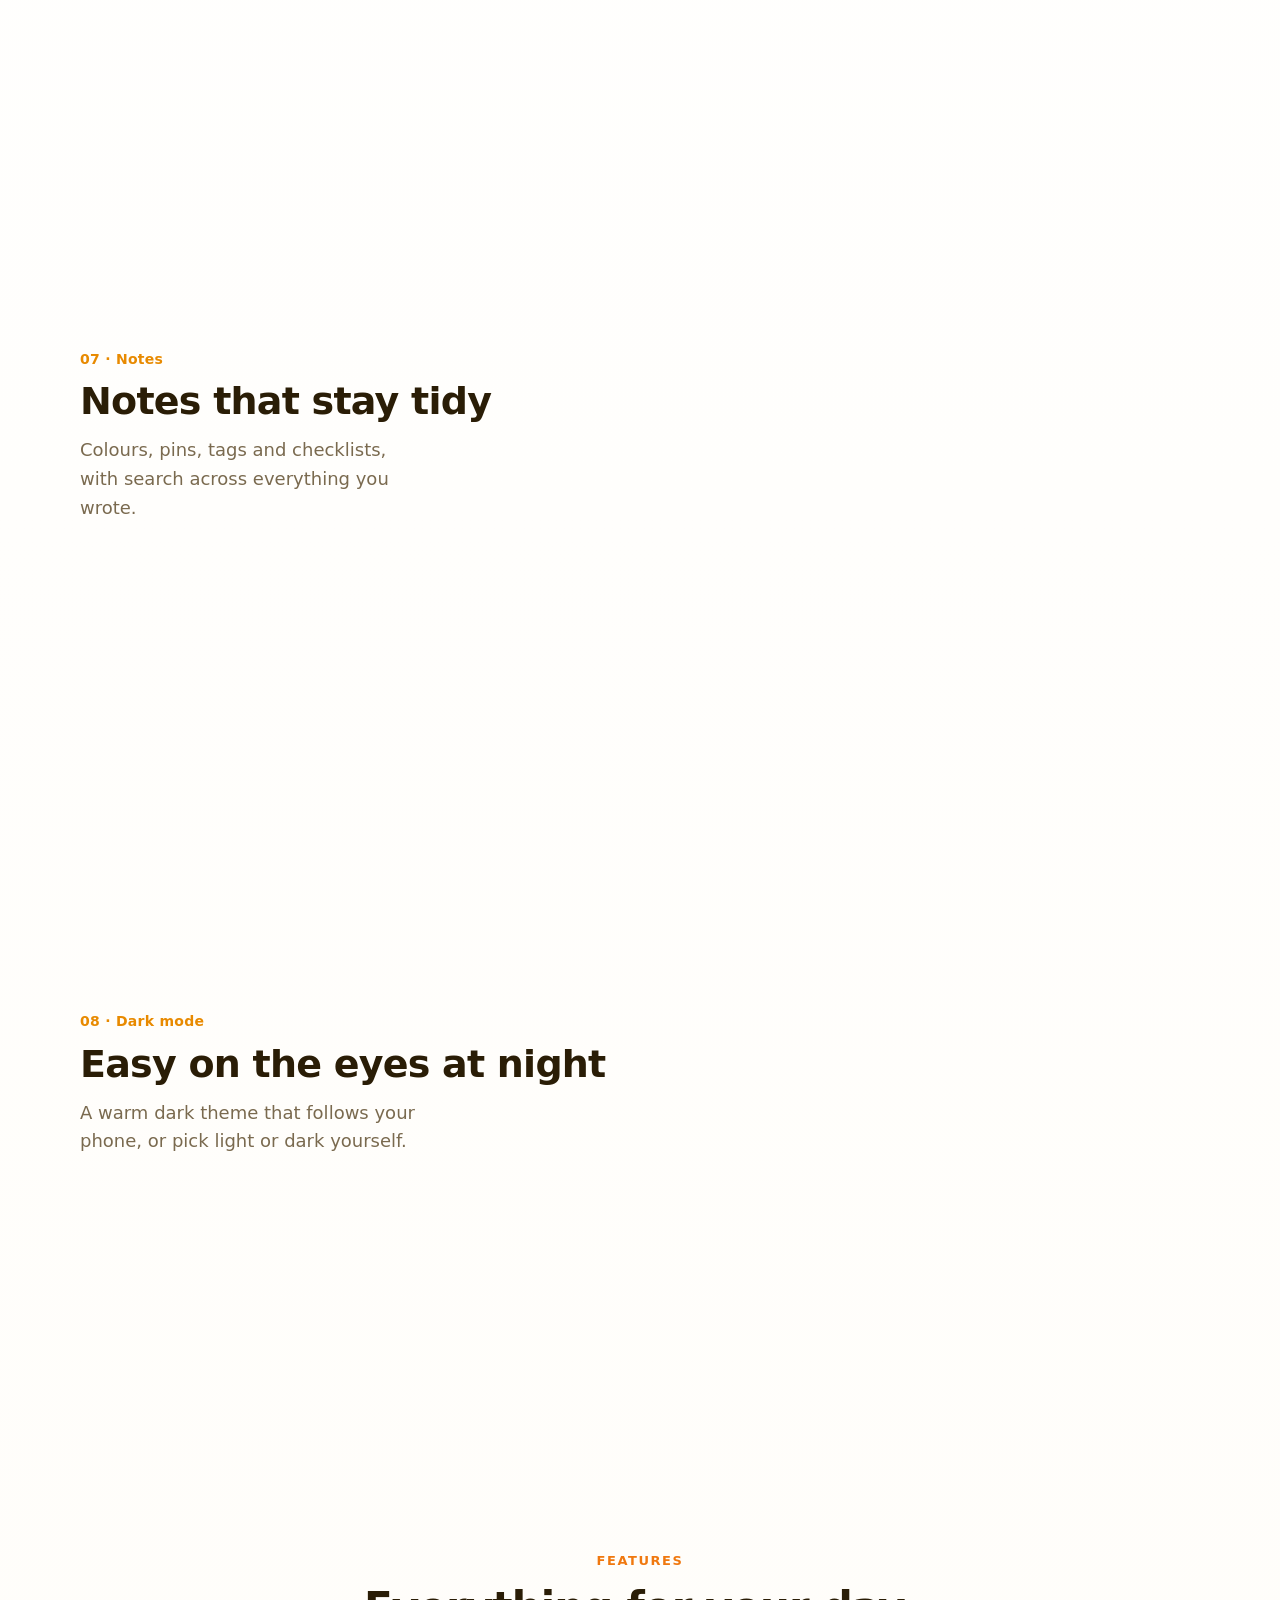
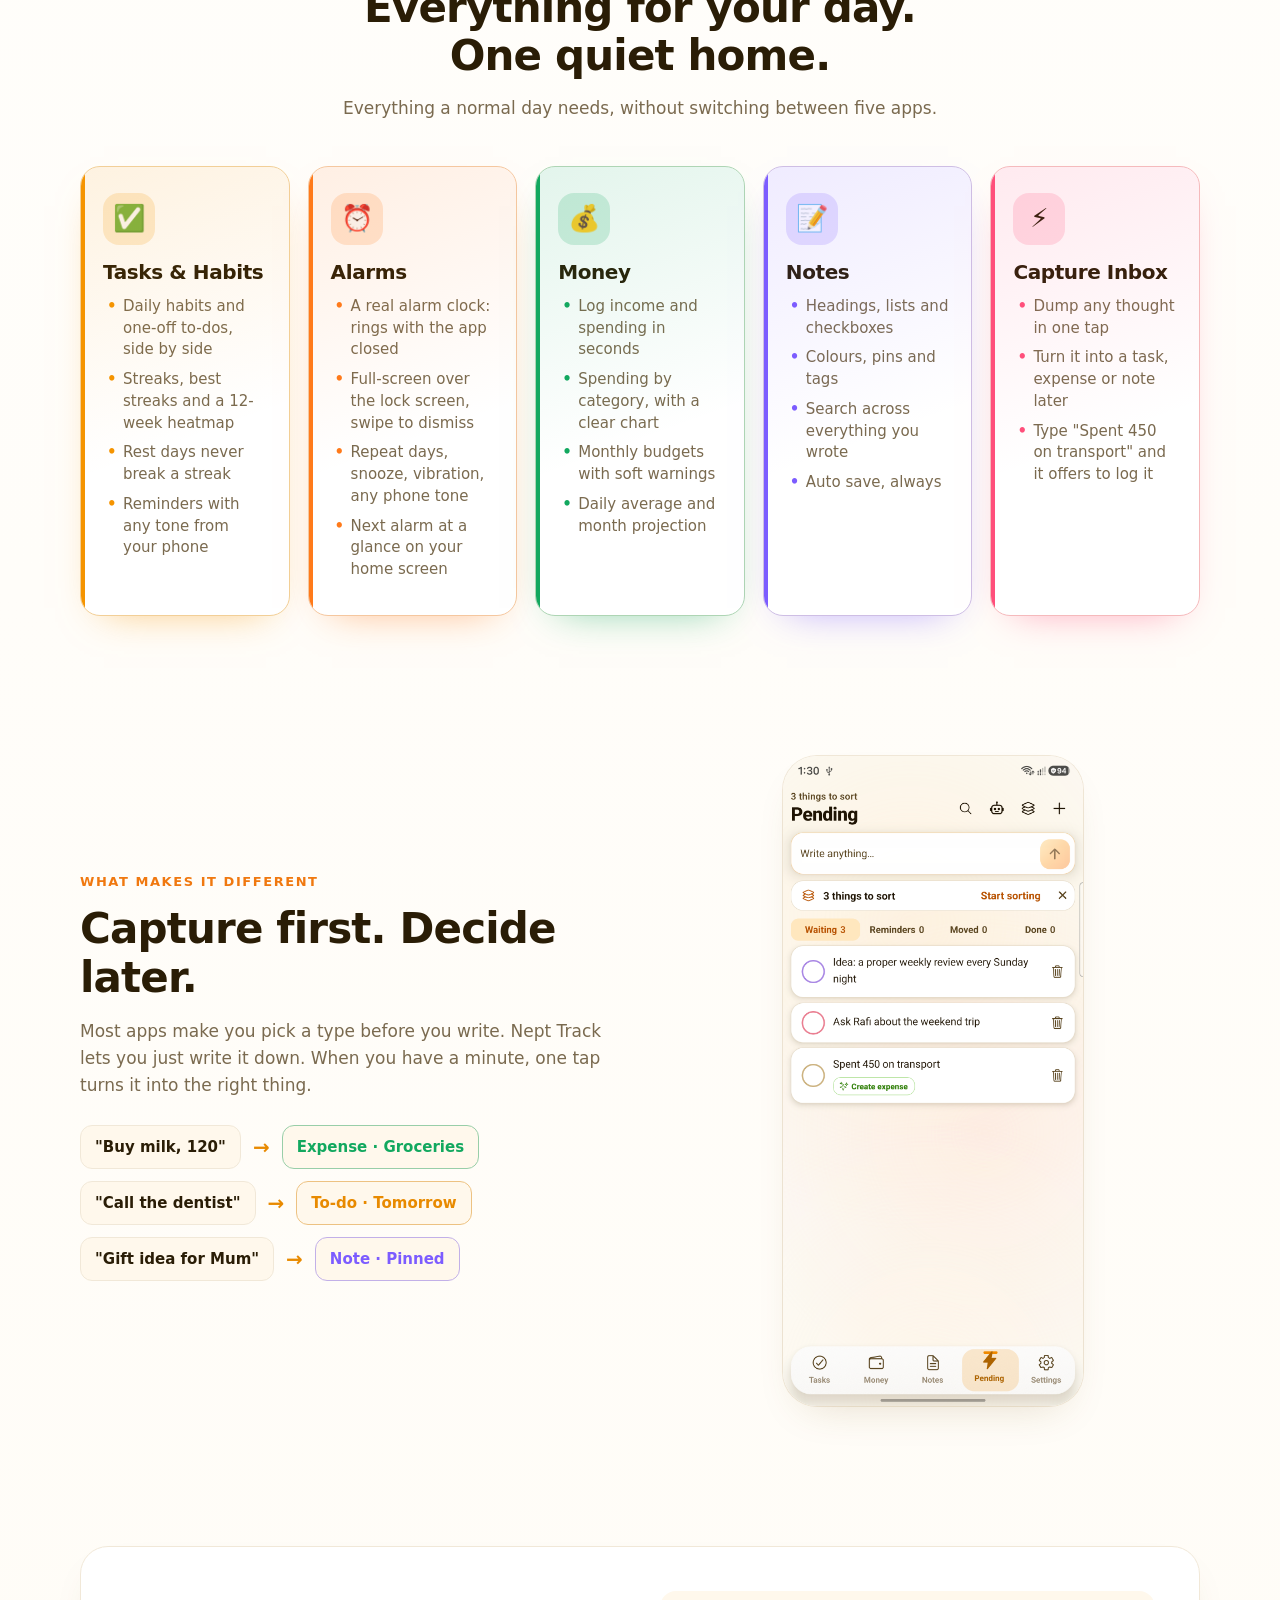
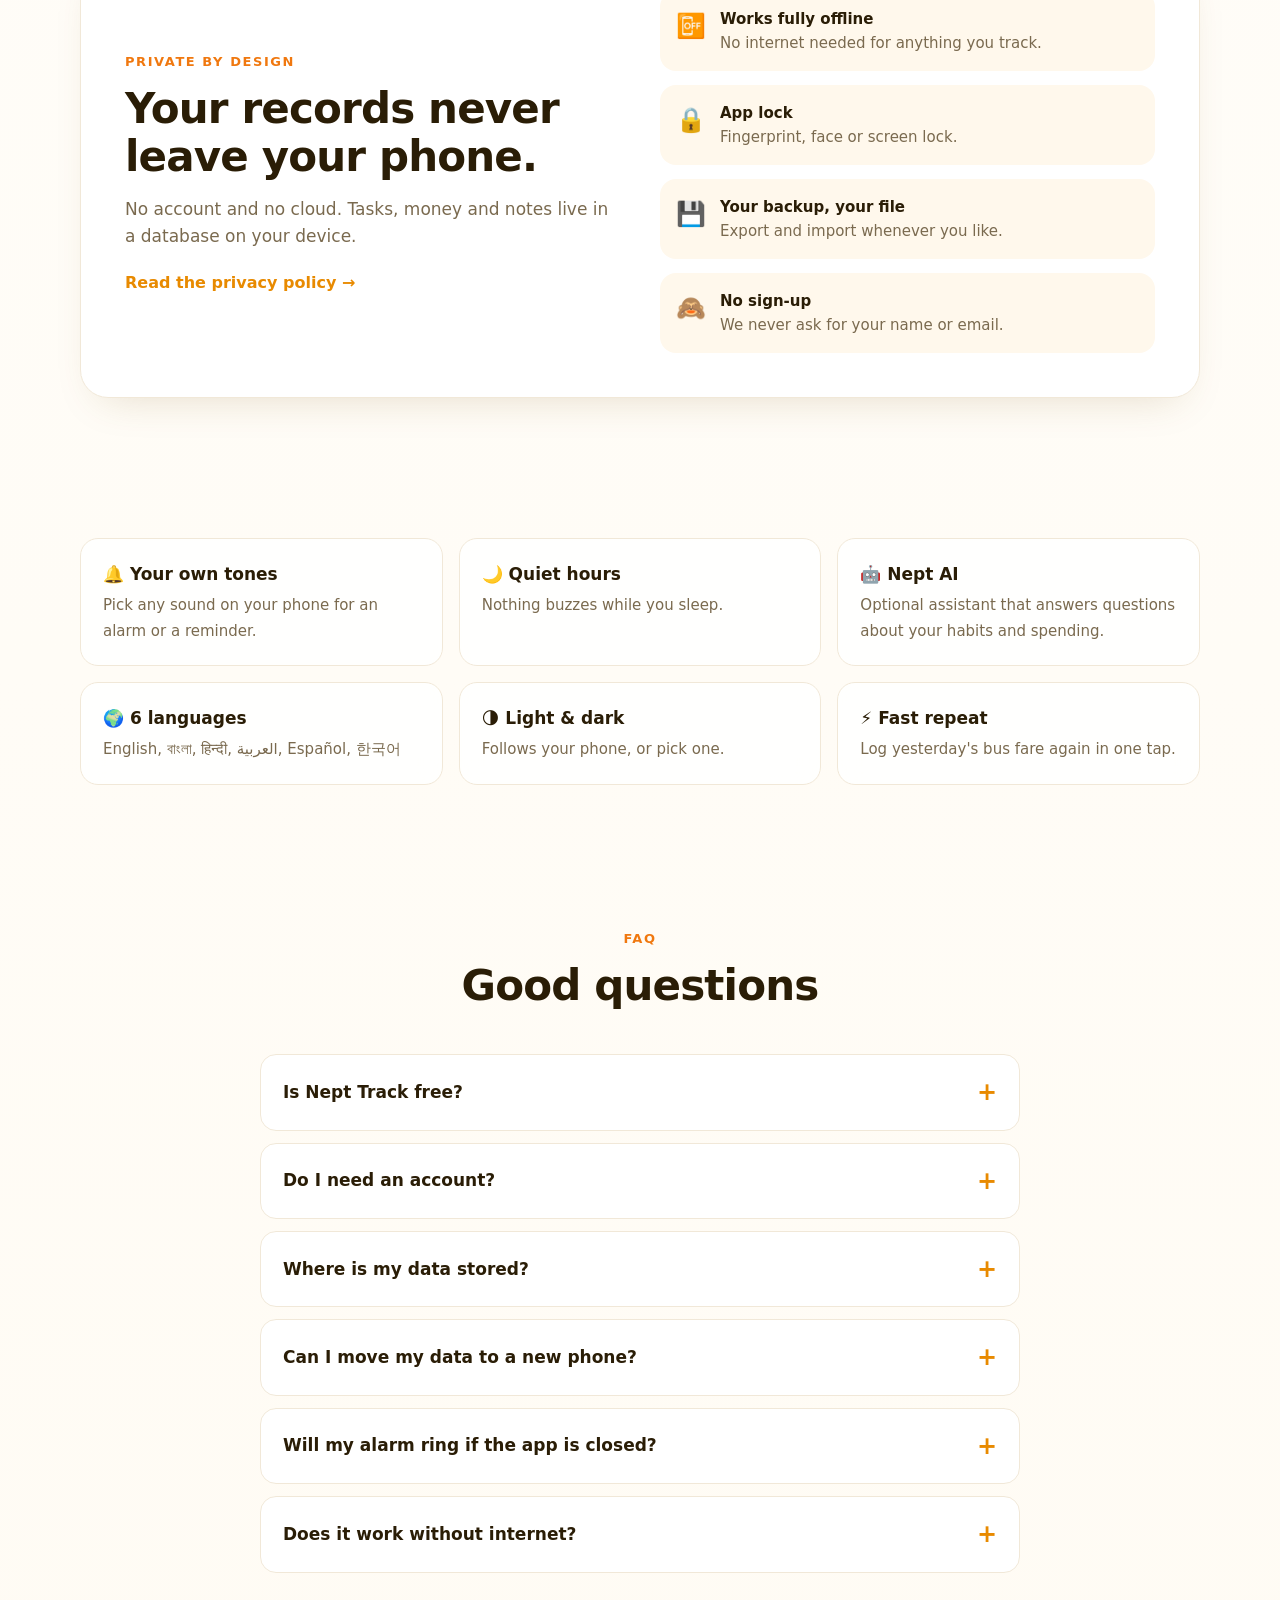
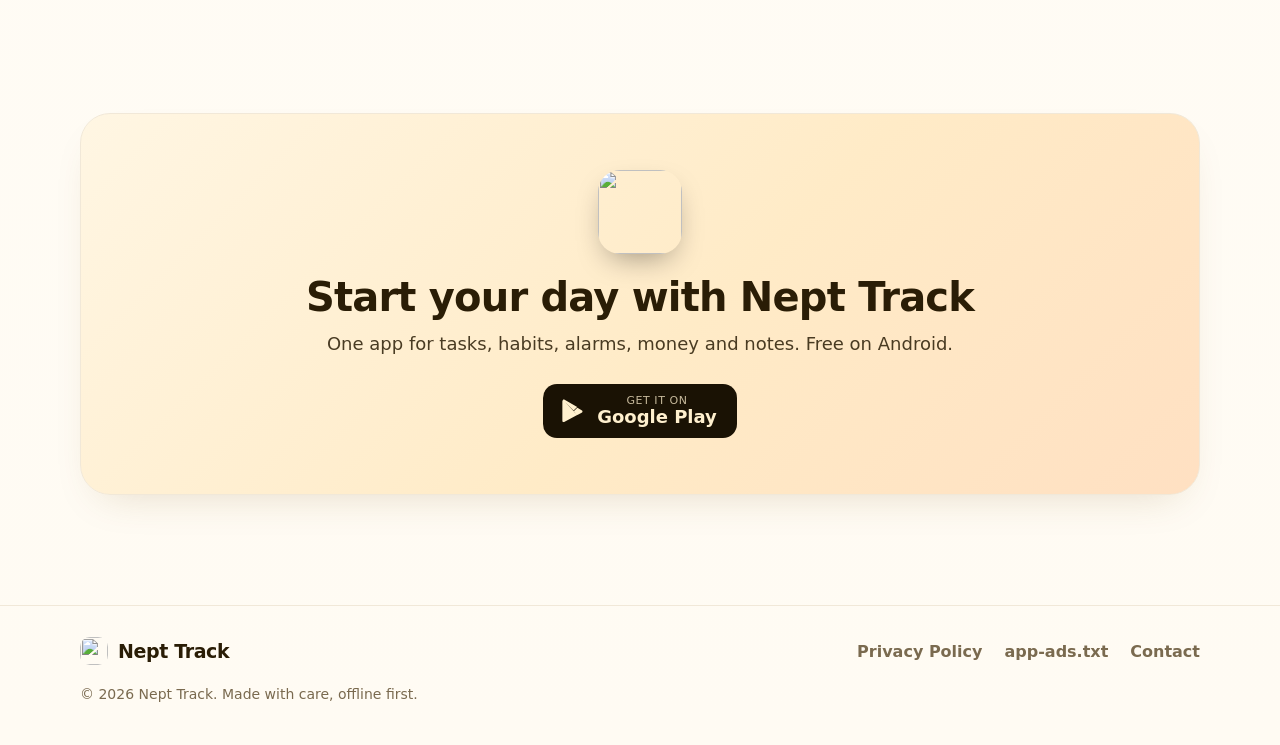
==== commit 2f4cce32: "Tap for sound prompt on the promo video Co-Authored-By: Claude Opus 5.5 <noreply@anthropic.com>" ====
--- a/index.html
+++ b/index.html
@@ -11,7 +11,7 @@
 <meta property="og:image" content="images/feature.png" />
 <meta property="og:type" content="website" />
 <link rel="icon" href="images/favicon.png" />
-<link rel="stylesheet" href="css/style.css?v=20261010c" />
+<link rel="stylesheet" href="css/style.css?v=20261010d" />
 </head>
 <body>
 
@@ -318,6 +318,6 @@
 
 <!-- Lightbox -->
 
-<script src="js/main.js?v=20261010c"></script>
+<script src="js/main.js?v=20261010d"></script>
 </body>
 </html>
--- a/css/style.css
+++ b/css/style.css
@@ -411,3 +411,11 @@
 @media (prefers-reduced-motion: reduce) {
   .tour-shot, .tour-step { transition: none; }
 }
+
+/* Shown when the browser started the video muted: a clear invitation to tap for sound. */
+.sound-btn.ask {
+  width: auto; height: auto; padding: 10px 16px; border-radius: 999px; left: 50%; right: auto;
+  bottom: 18px; transform: translateX(-50%); font-size: 15px; font-weight: 800; white-space: nowrap;
+  background: rgba(42, 29, 6, 0.78); animation: ask-pulse 1.6s ease-in-out 3;
+}
+@keyframes ask-pulse { 50% { transform: translateX(-50%) scale(1.06); } }
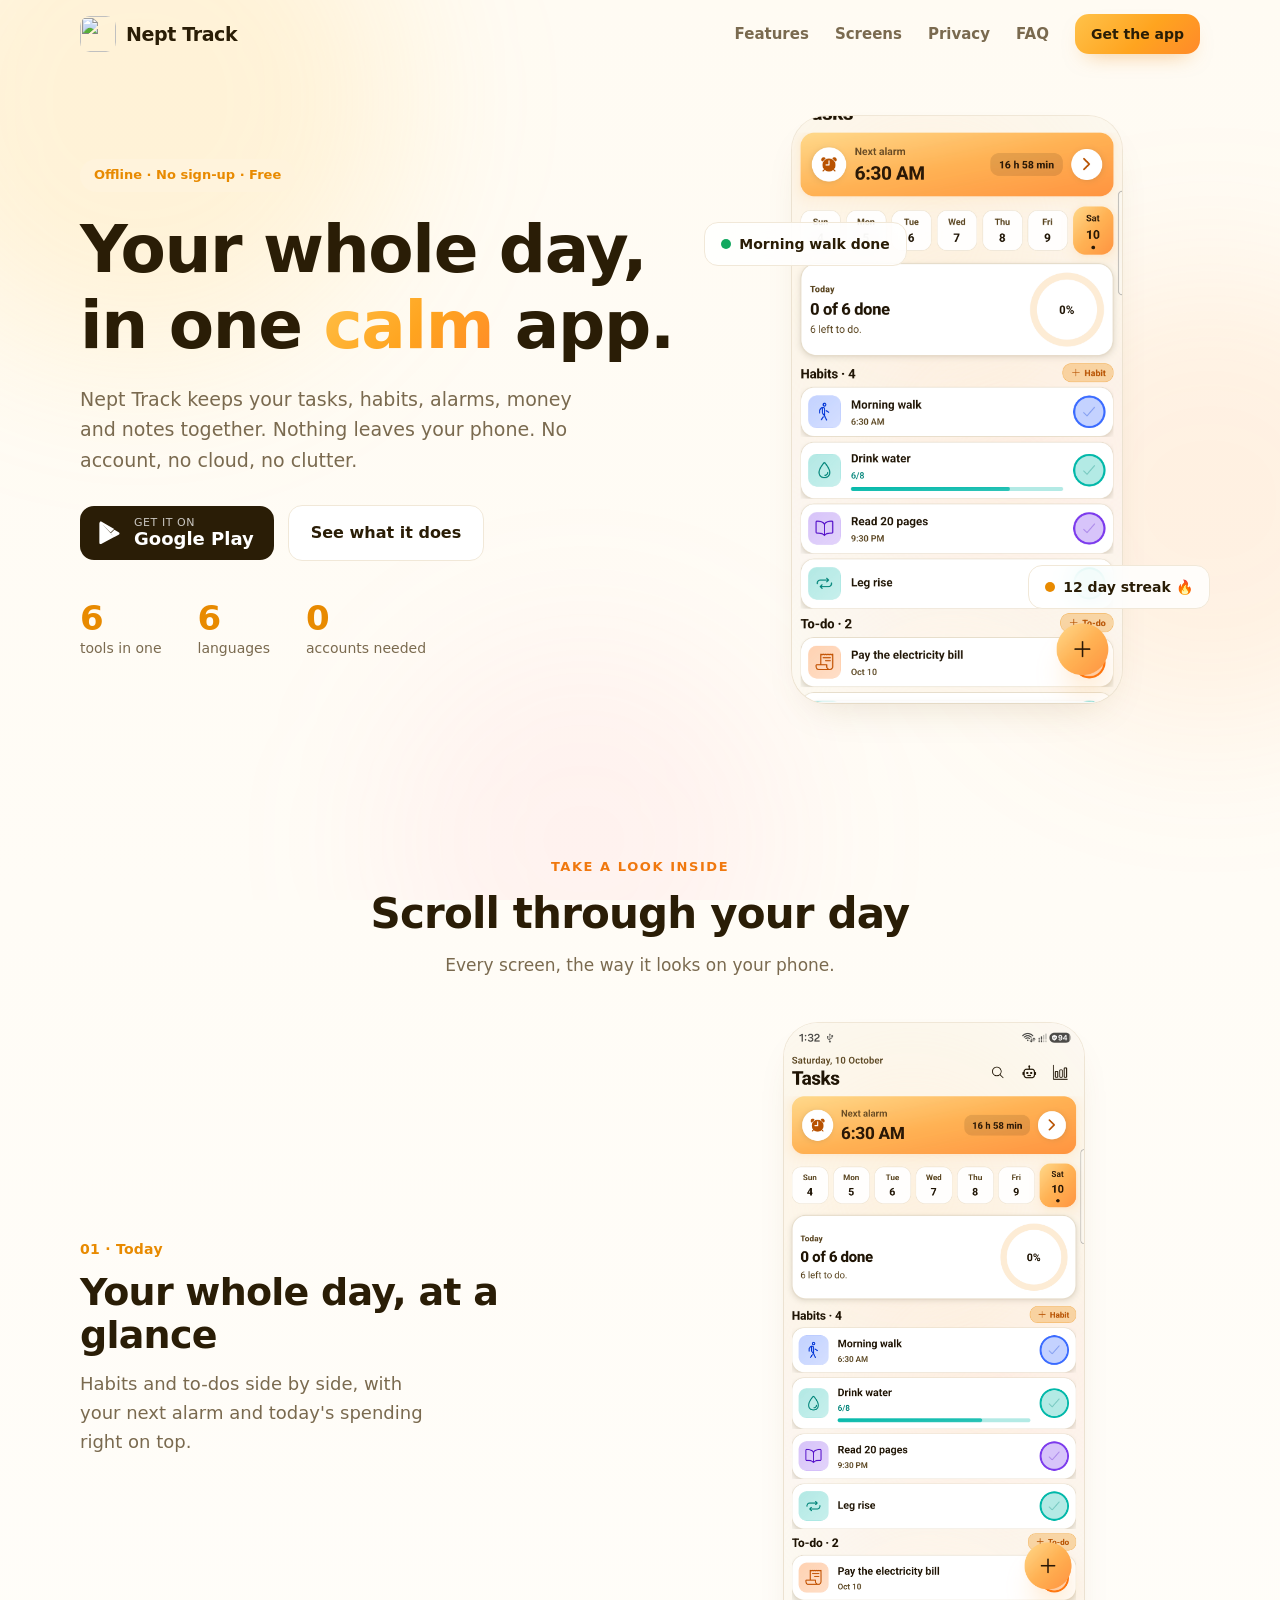
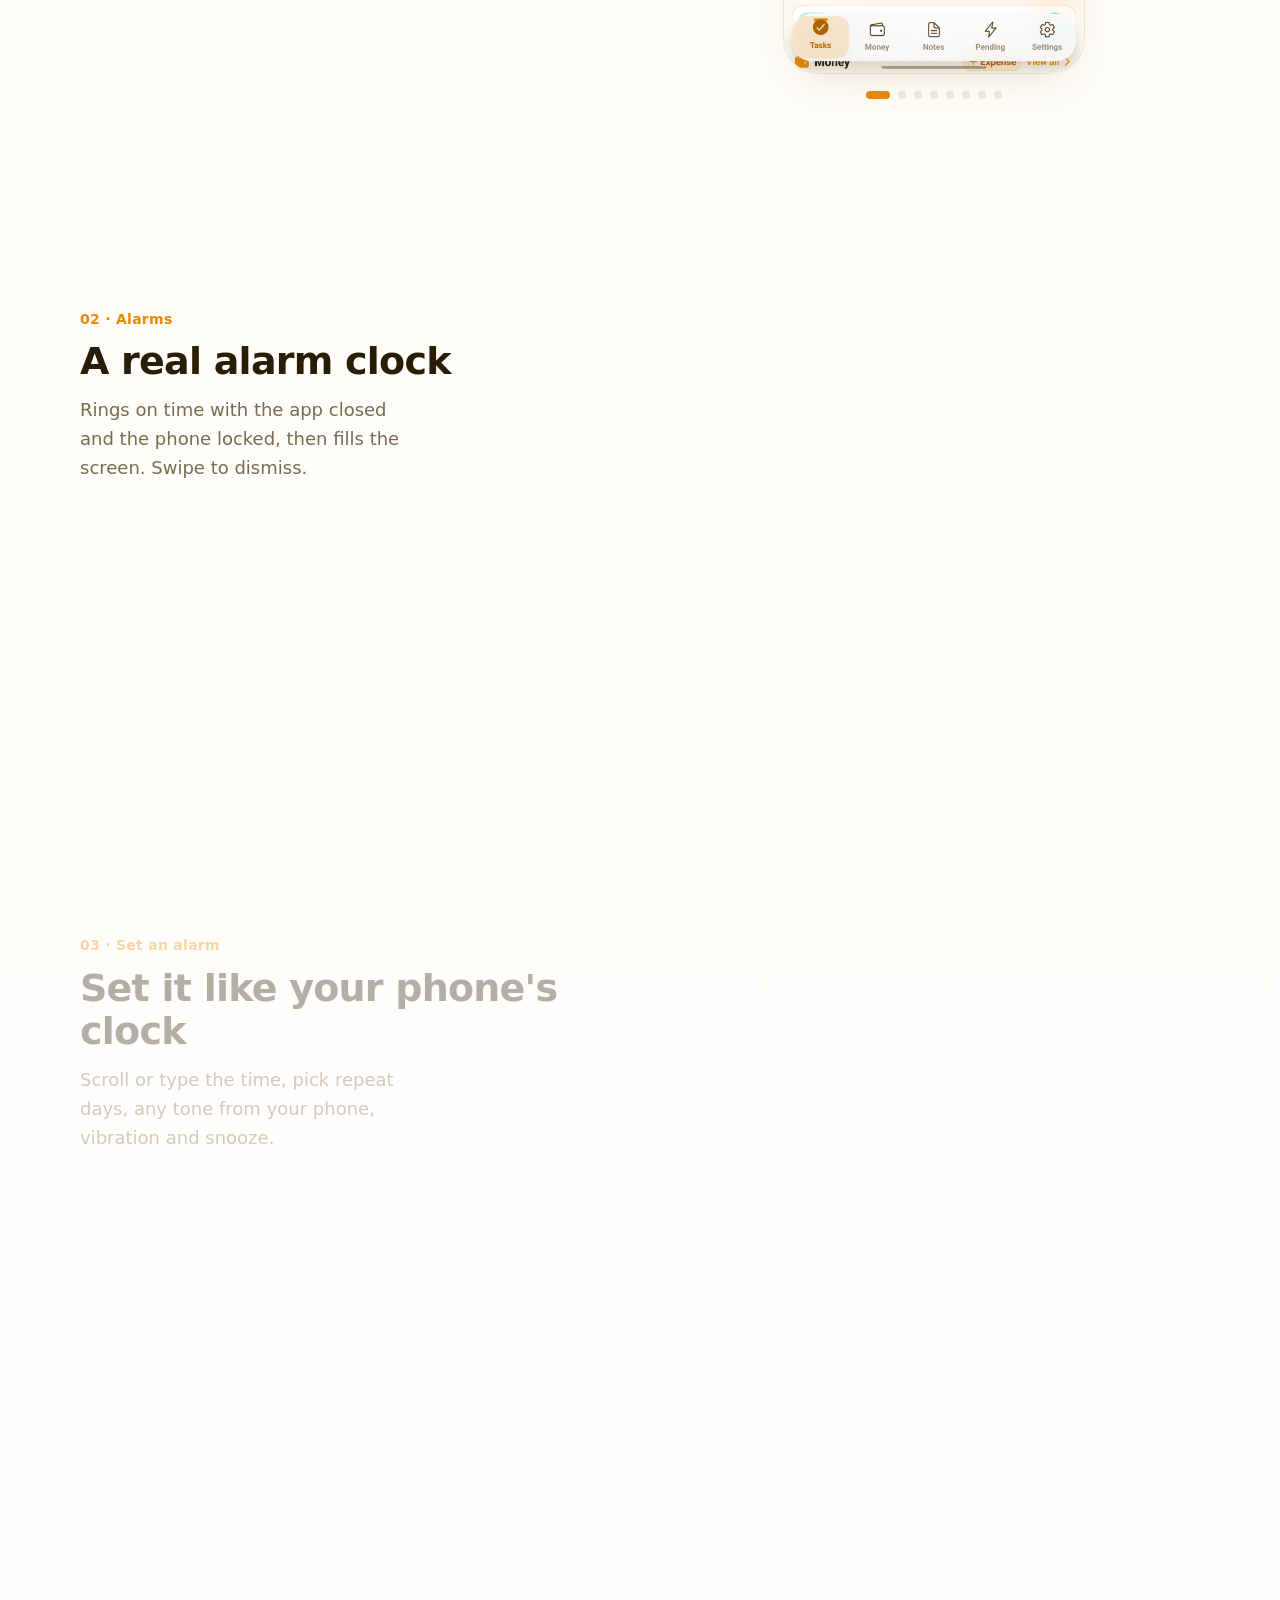
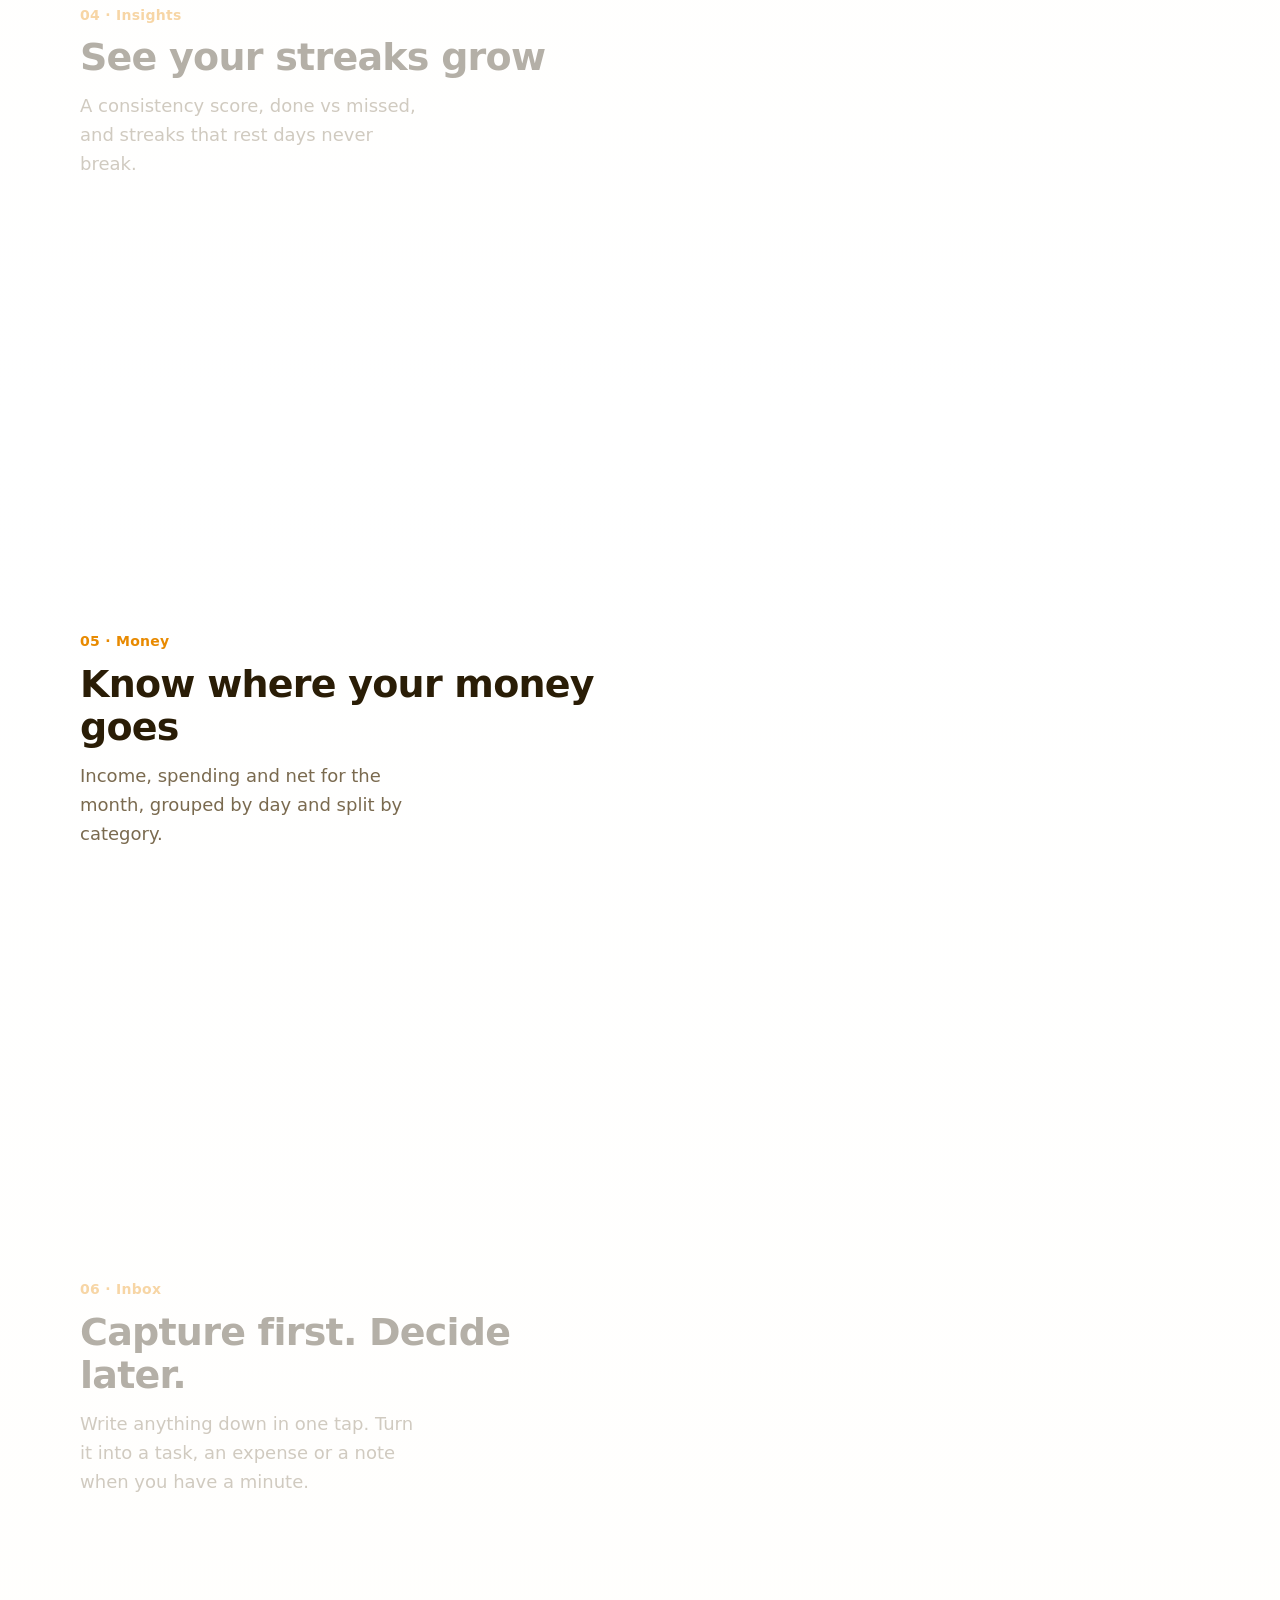
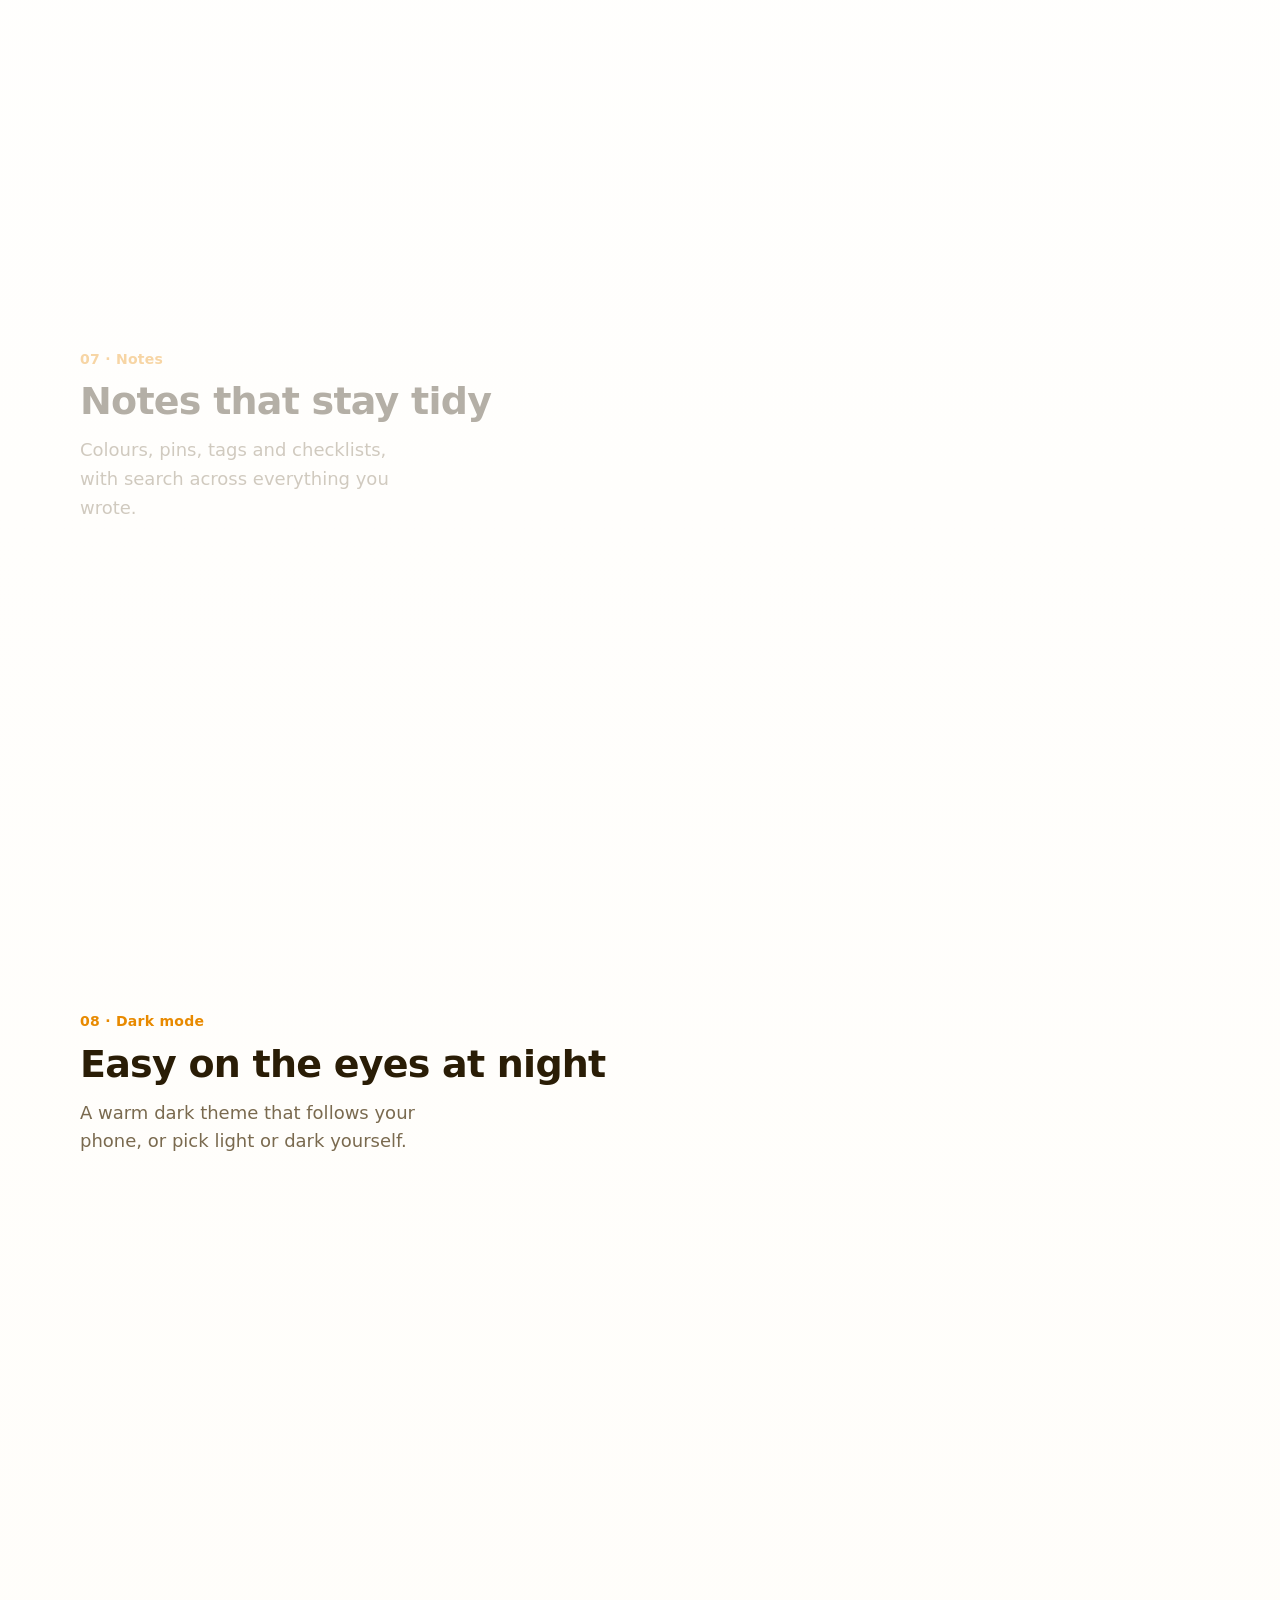
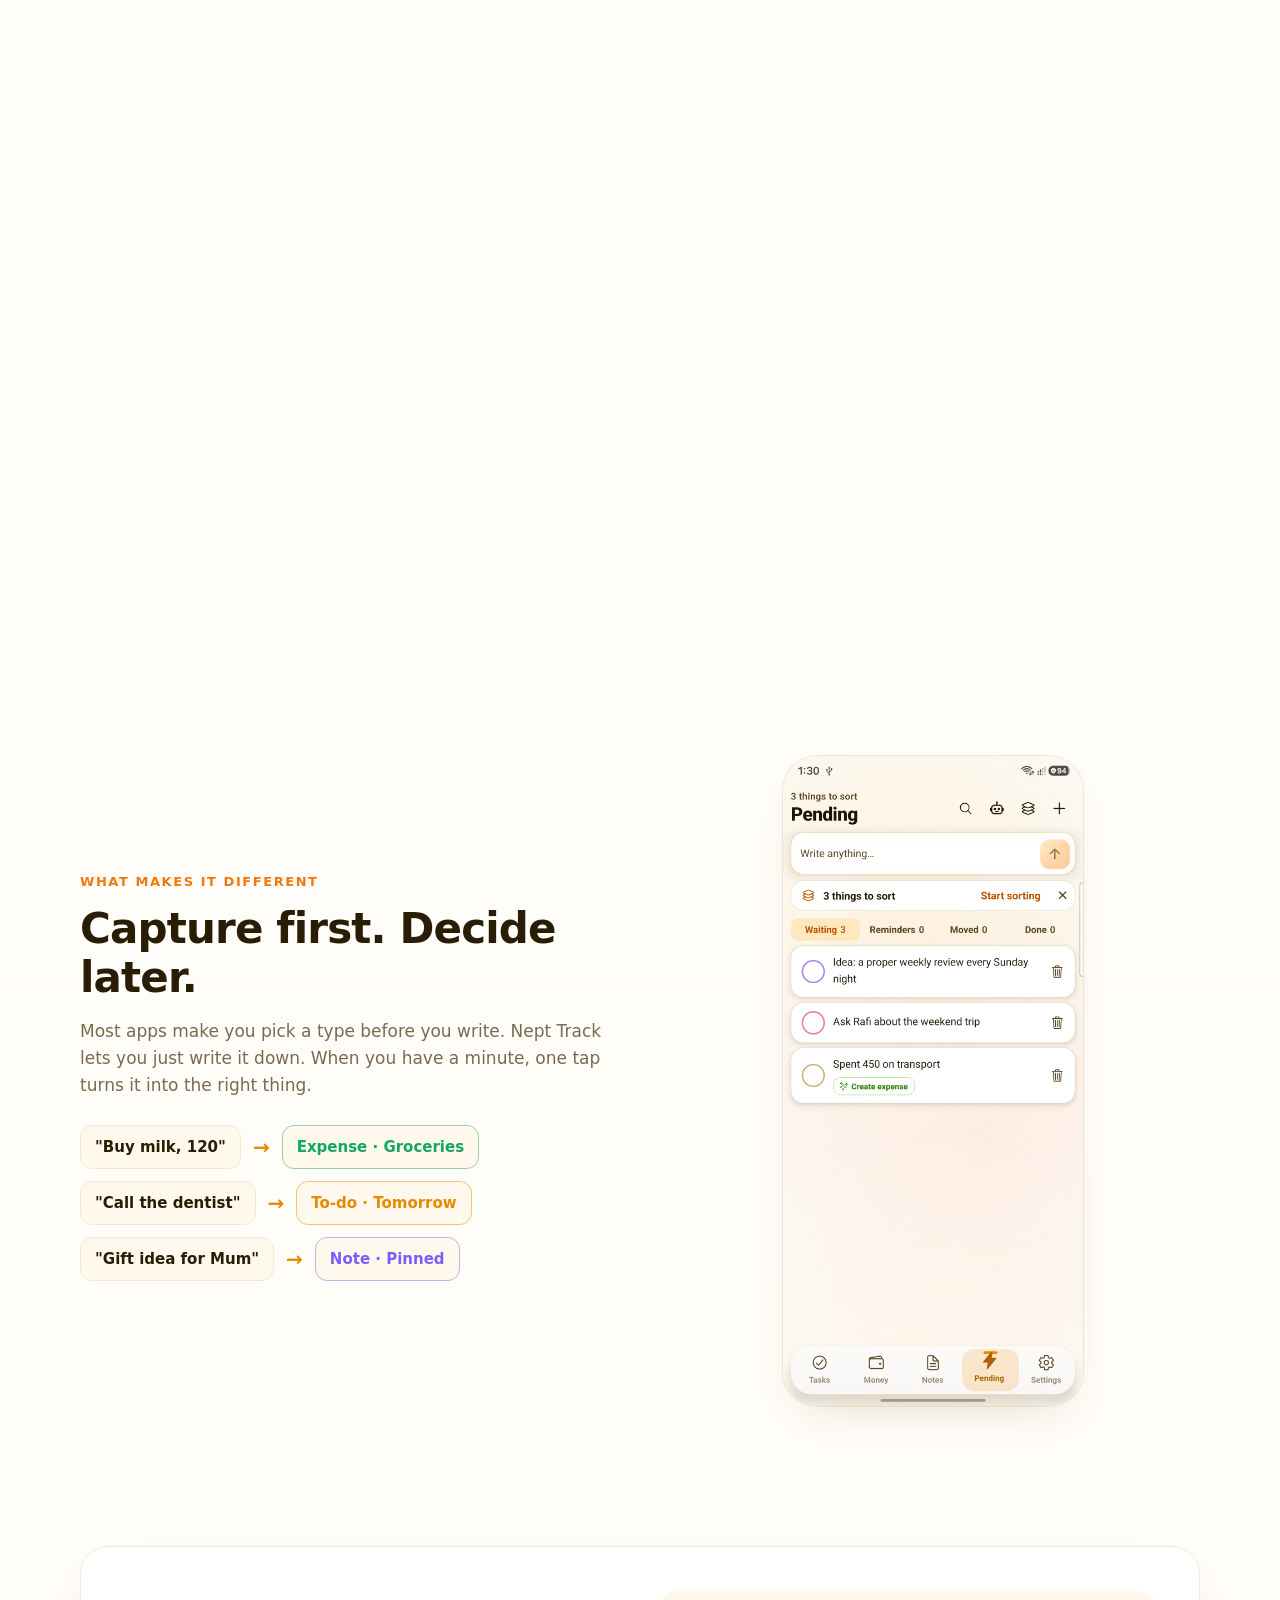
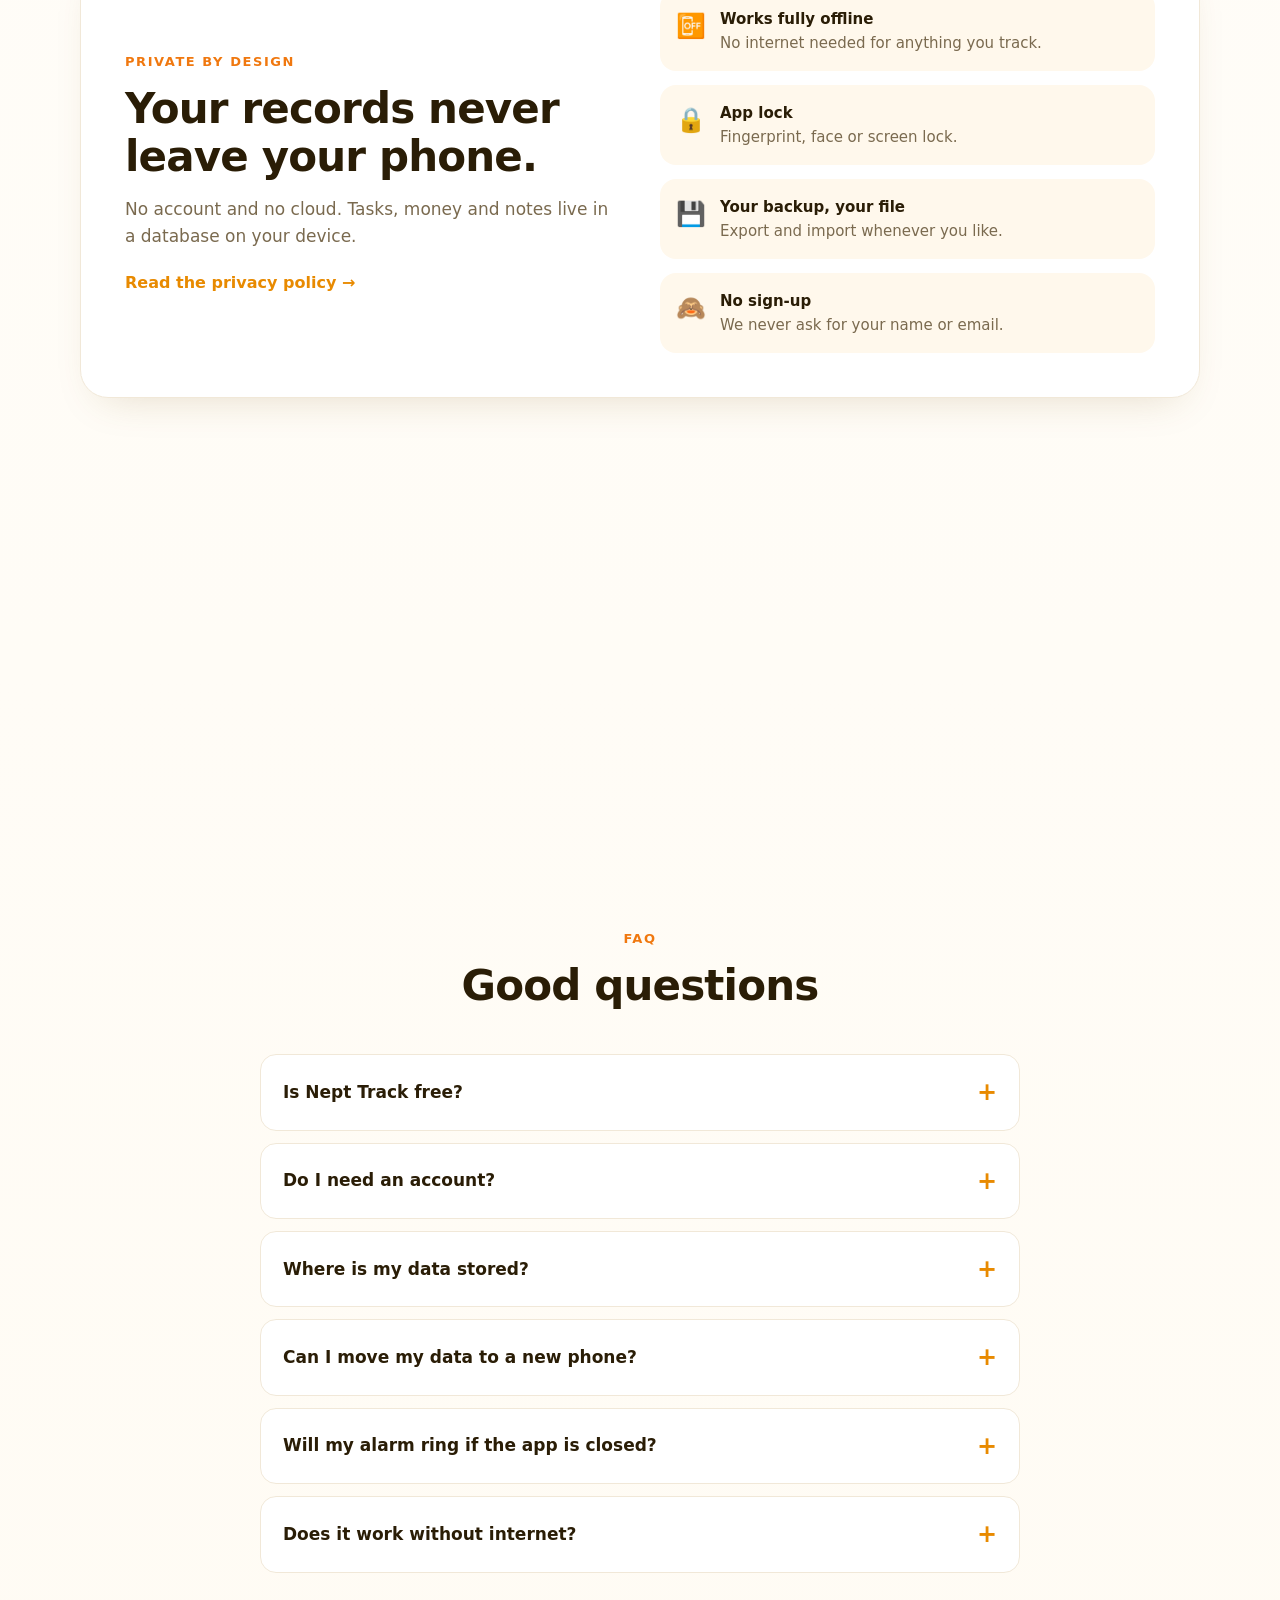
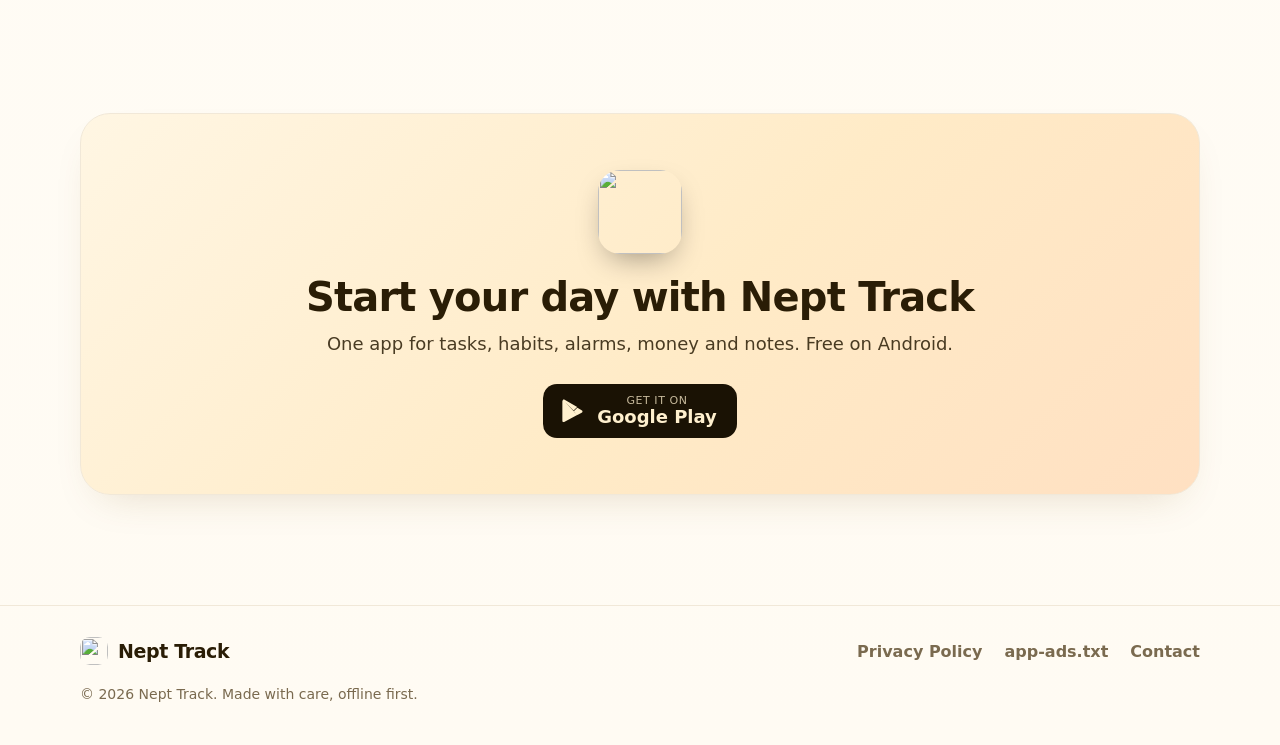
==== commit 329534cc: "Promo video: no sound prompt; sound comes in at the first tap Co-Authored-By: Claude Opus 5.5 <norep" ====
--- a/index.html
+++ b/index.html
@@ -11,7 +11,7 @@
 <meta property="og:image" content="images/feature.png" />
 <meta property="og:type" content="website" />
 <link rel="icon" href="images/favicon.png" />
-<link rel="stylesheet" href="css/style.css?v=20261010d" />
+<link rel="stylesheet" href="css/style.css?v=20261010e" />
 </head>
 <body>
 
@@ -318,6 +318,6 @@
 
 <!-- Lightbox -->
 
-<script src="js/main.js?v=20261010d"></script>
+<script src="js/main.js?v=20261010e"></script>
 </body>
 </html>
--- a/css/style.css
+++ b/css/style.css
@@ -411,11 +411,3 @@
 @media (prefers-reduced-motion: reduce) {
   .tour-shot, .tour-step { transition: none; }
 }
-
-/* Shown when the browser started the video muted: a clear invitation to tap for sound. */
-.sound-btn.ask {
-  width: auto; height: auto; padding: 10px 16px; border-radius: 999px; left: 50%; right: auto;
-  bottom: 18px; transform: translateX(-50%); font-size: 15px; font-weight: 800; white-space: nowrap;
-  background: rgba(42, 29, 6, 0.78); animation: ask-pulse 1.6s ease-in-out 3;
-}
-@keyframes ask-pulse { 50% { transform: translateX(-50%) scale(1.06); } }
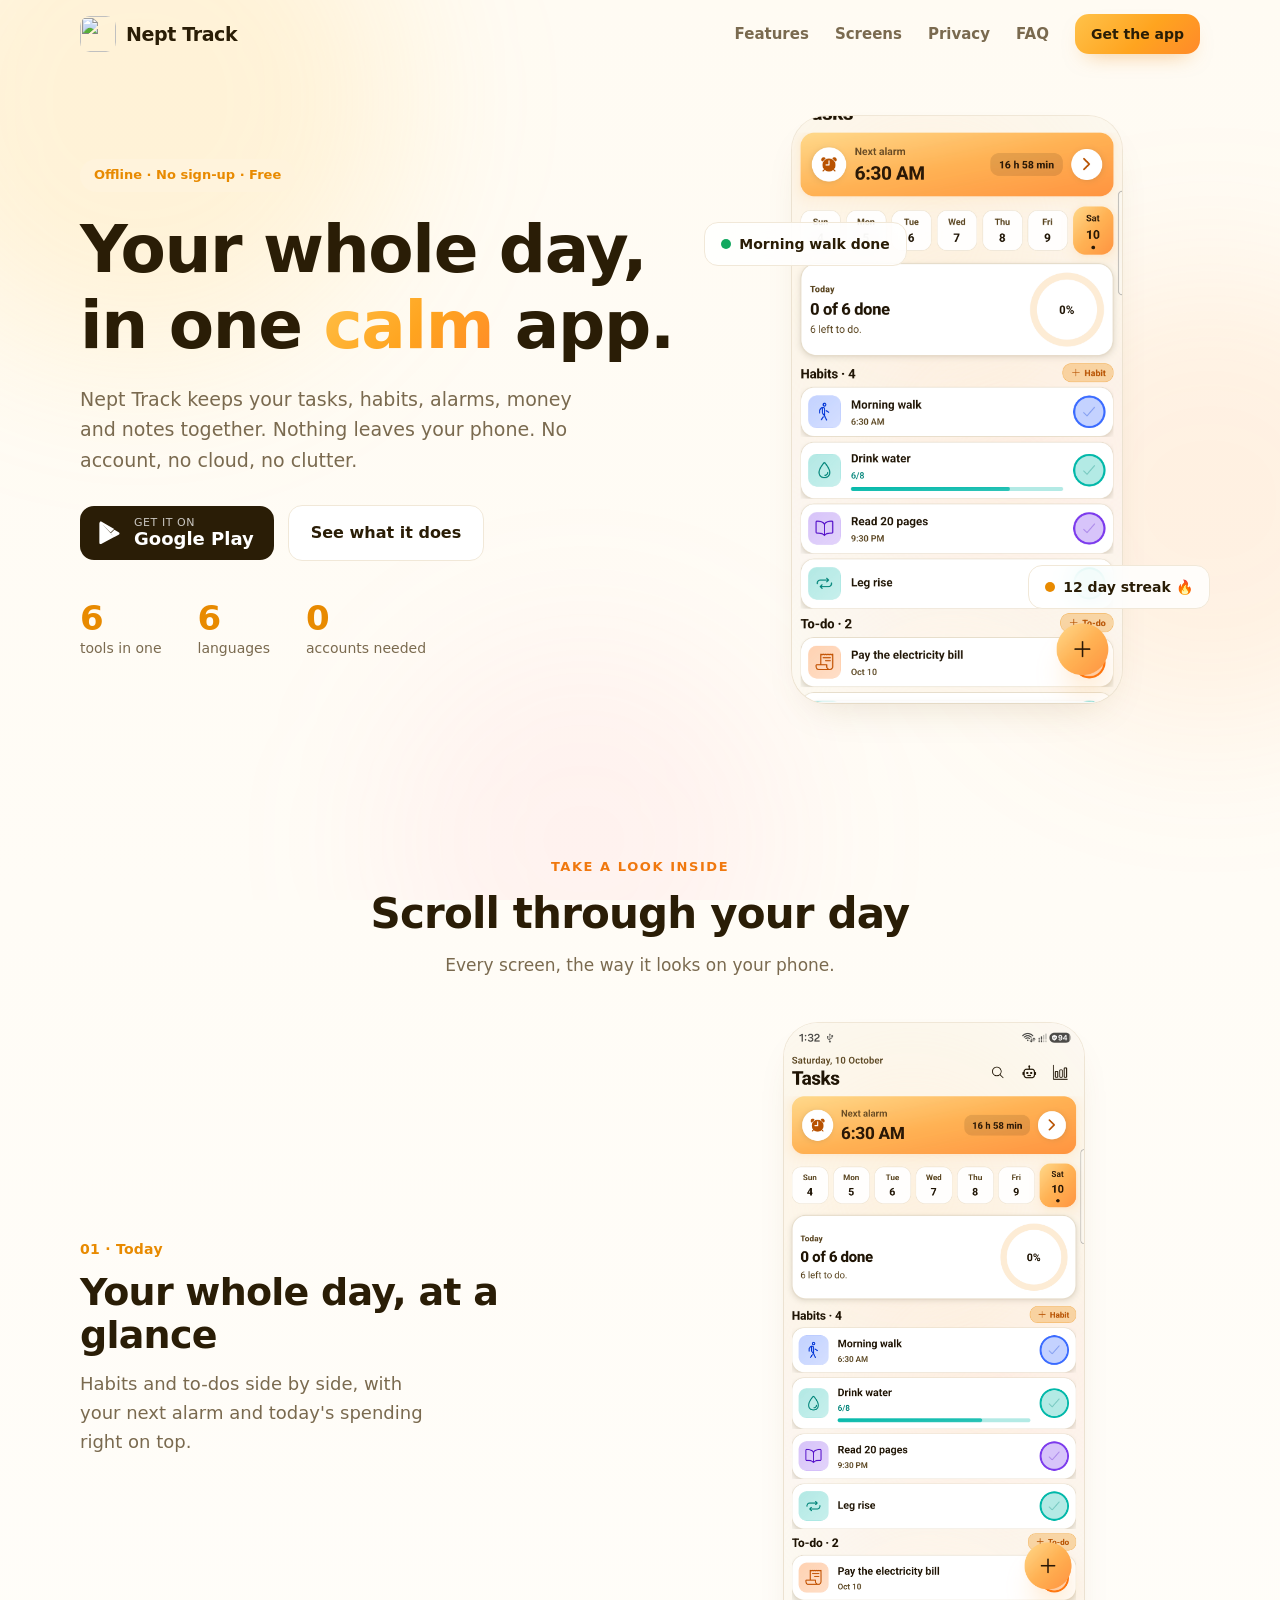
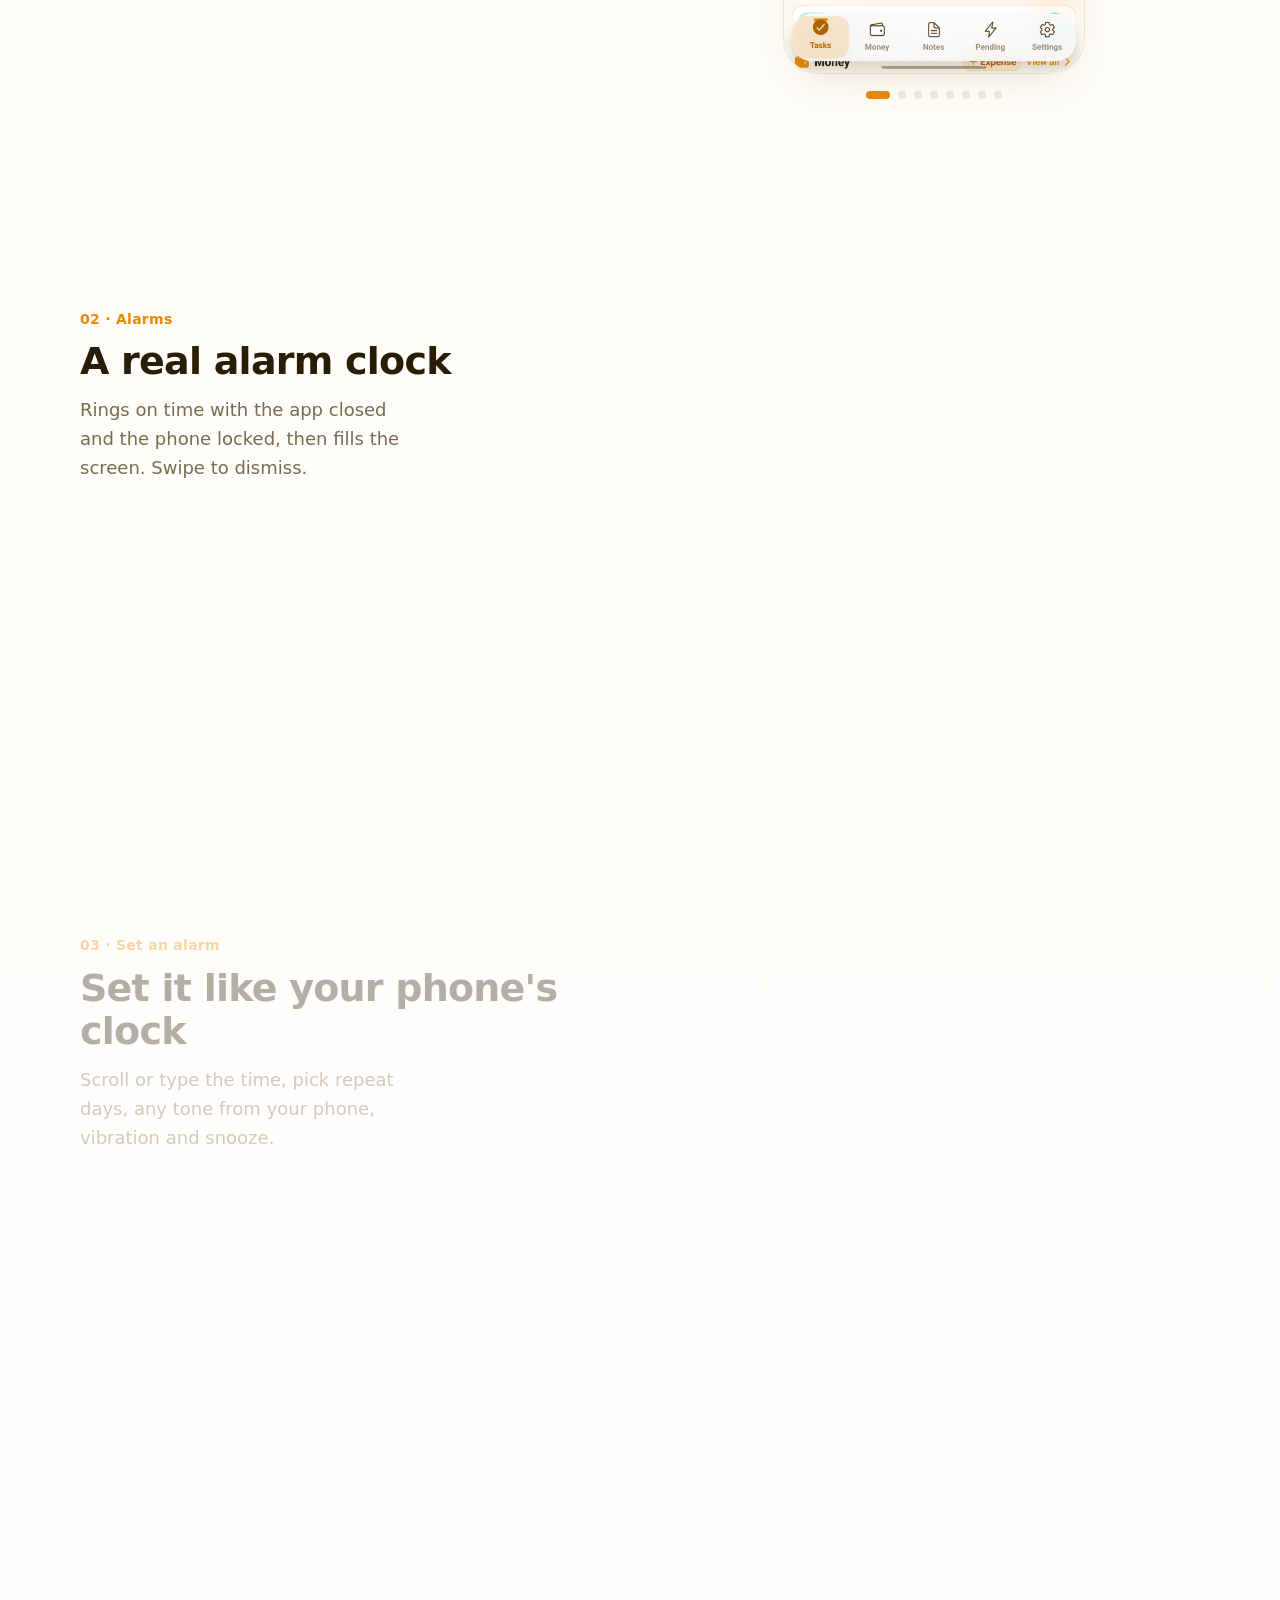
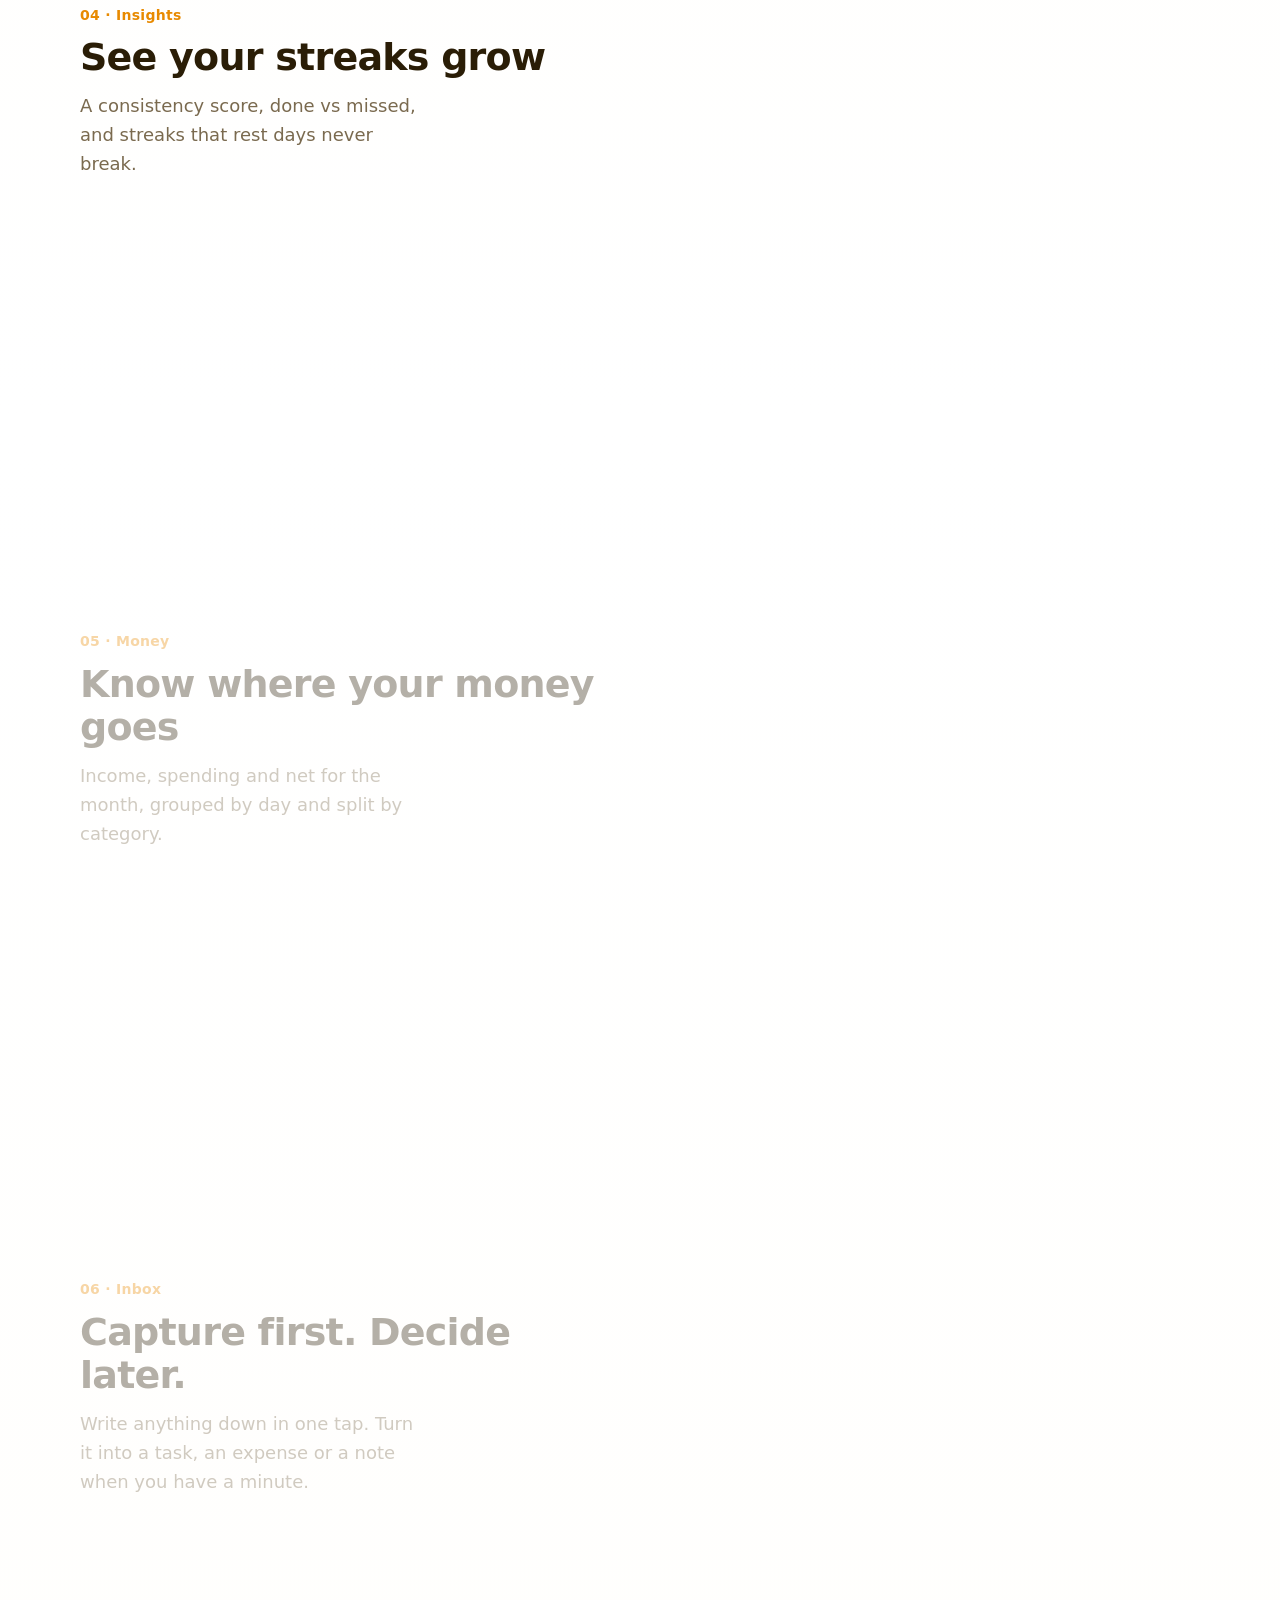
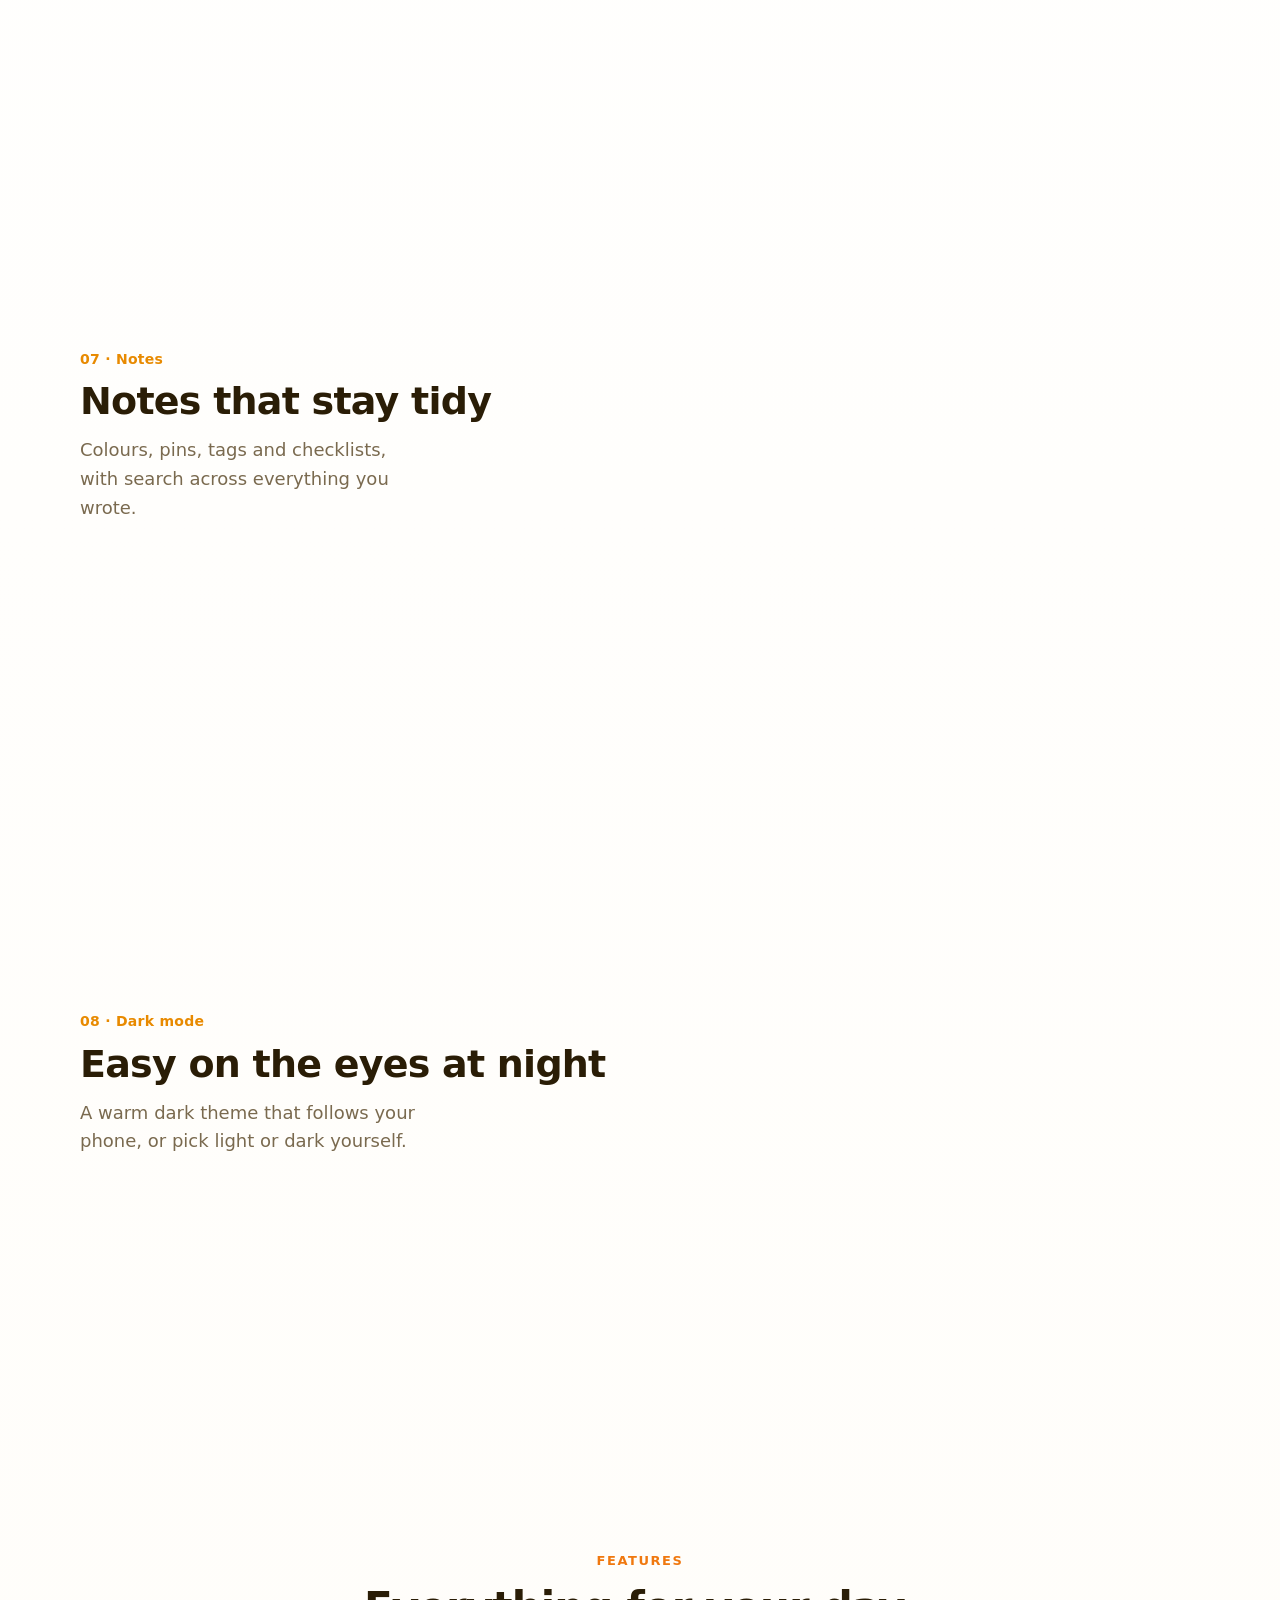
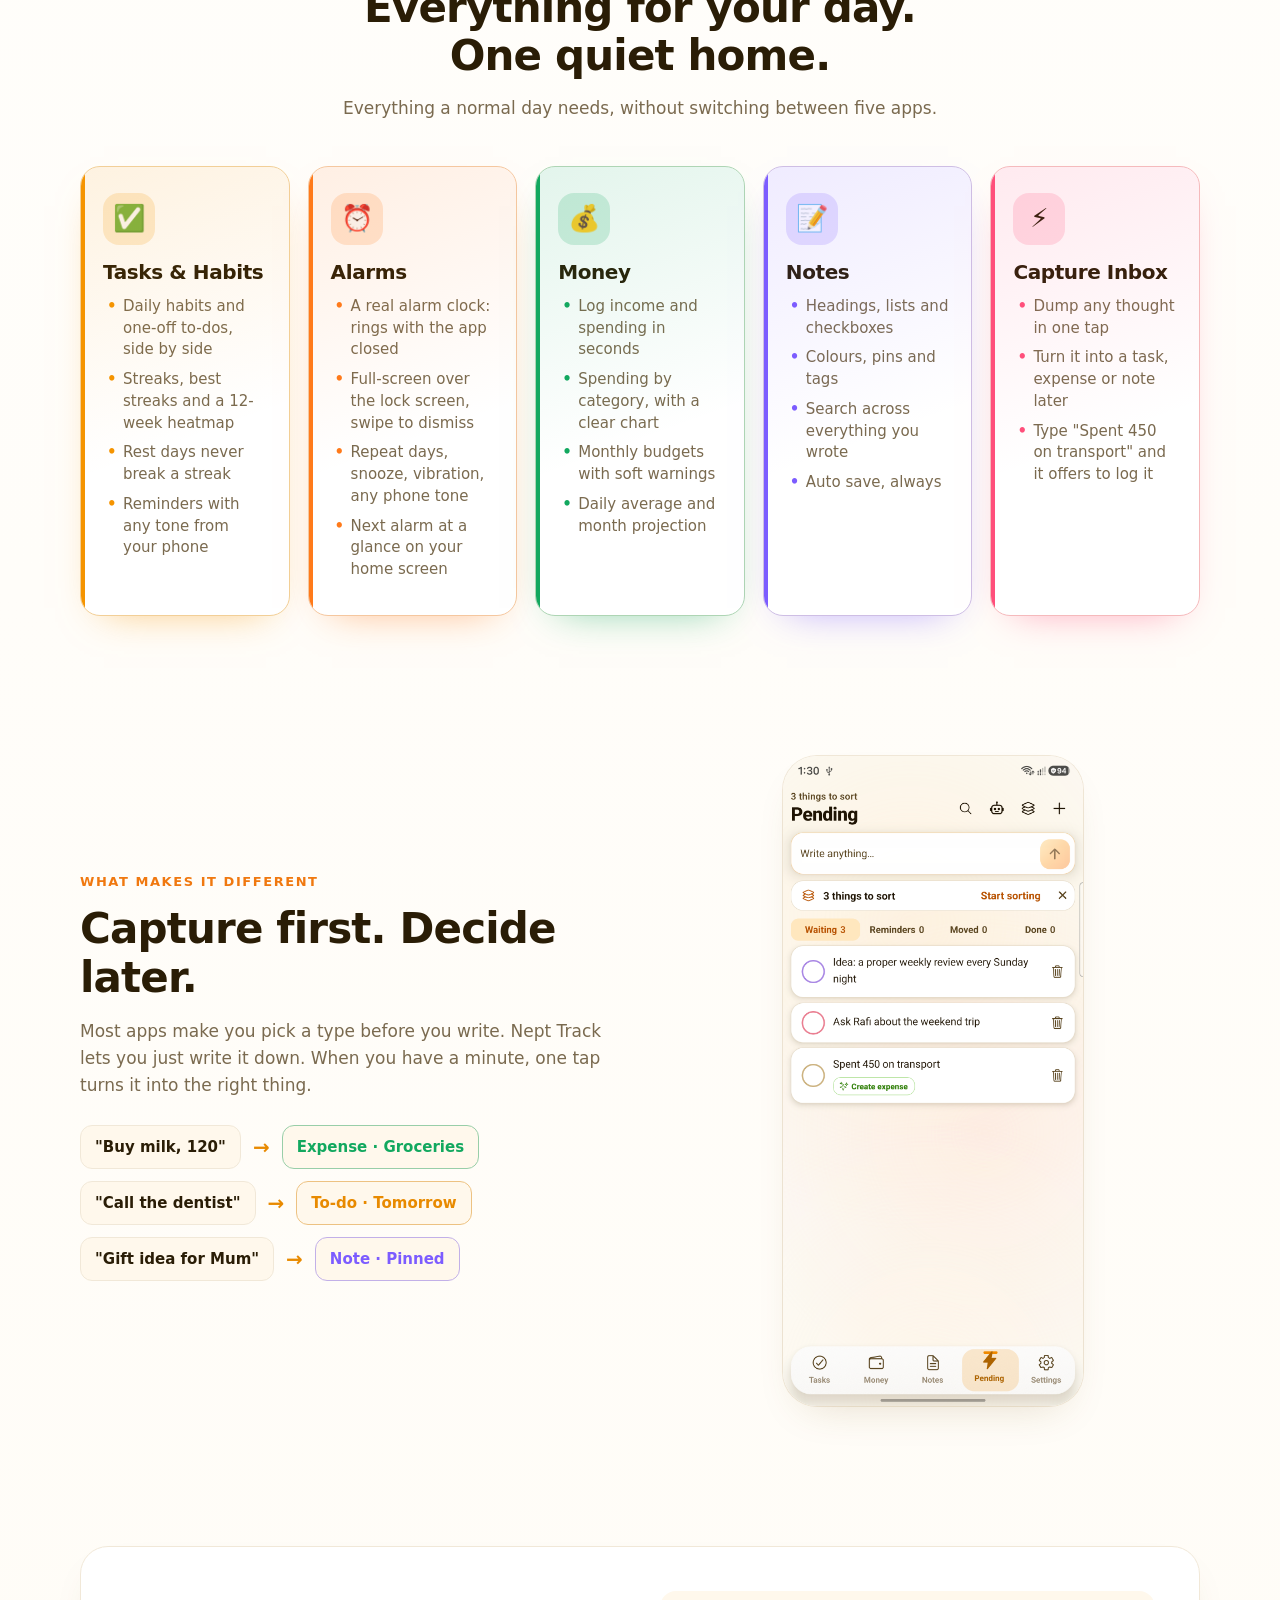
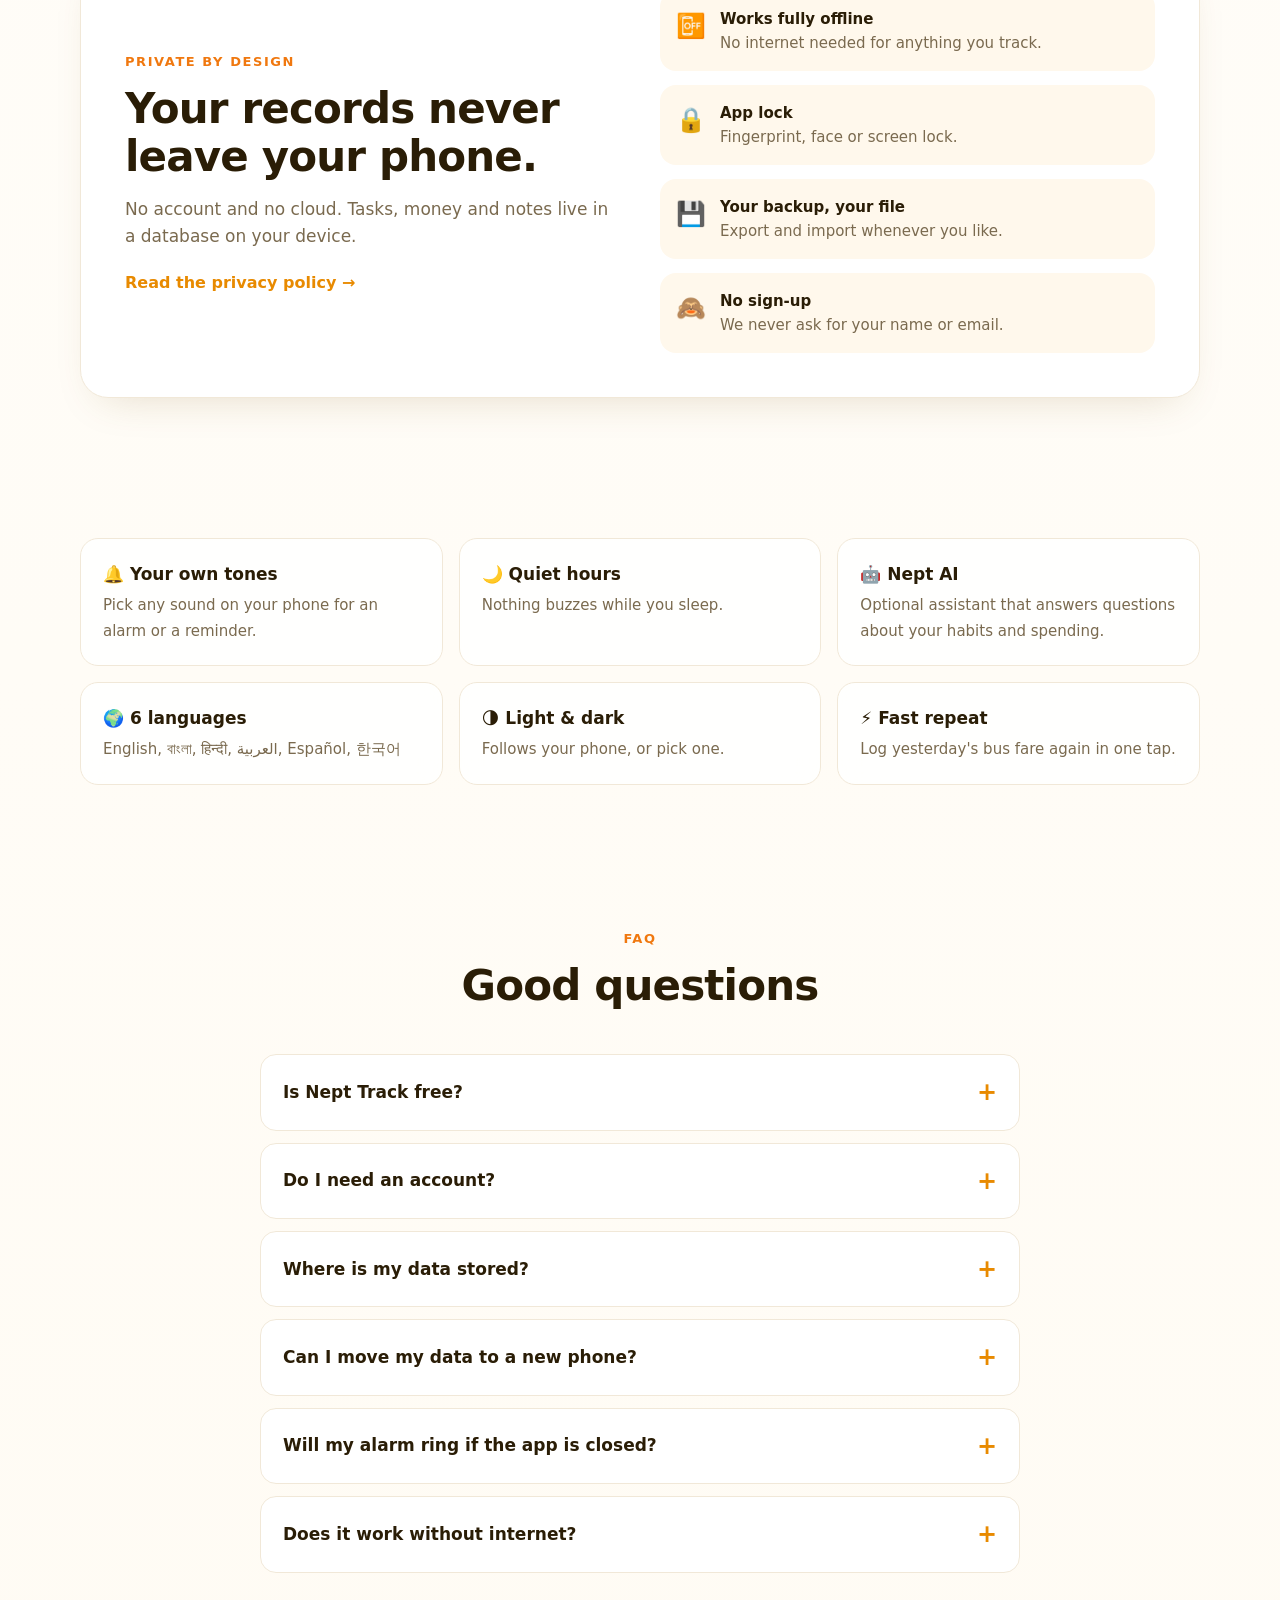
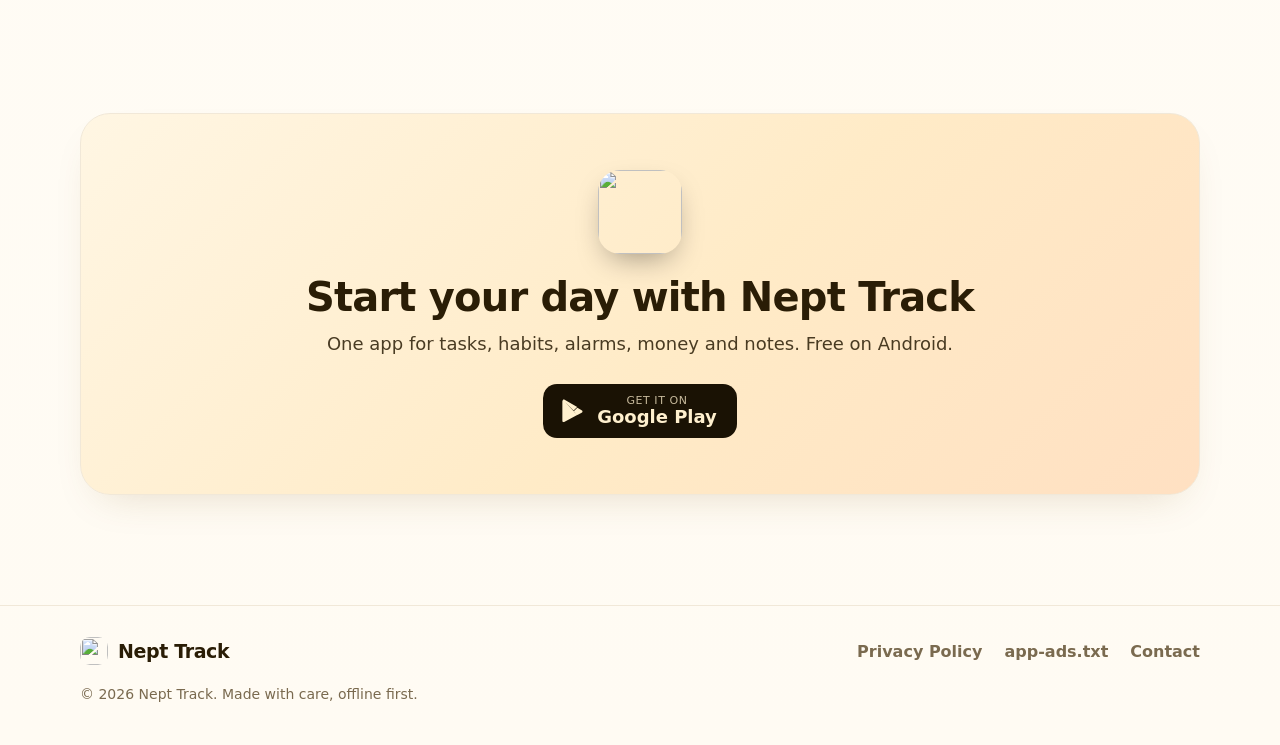
==== commit 8abe2882: "Enhance SEO and Open Graph meta tags in index.html Updated SEO and Open Graph meta tags for better v" ====
--- a/index.html
+++ b/index.html
@@ -1,17 +1,50 @@
 <!doctype html>
 <html lang="en">
 <head>
-<meta charset="utf-8" />
-<meta name="viewport" content="width=device-width, initial-scale=1" />
-<title>Nept Track: Habits, Money &amp; Notes</title>
-<meta name="description" content="Tasks, habits, alarms, money and notes in one offline app. No sign-up. No cloud. Your data stays on your phone." />
-<meta name="theme-color" content="#FFFFFF" />
-<meta property="og:title" content="Nept Track: Habits &amp; Budget" />
-<meta property="og:description" content="Tasks, habits, alarms, money and notes in one offline app. No sign-up. No cloud." />
-<meta property="og:image" content="images/feature.png" />
-<meta property="og:type" content="website" />
-<link rel="icon" href="images/favicon.png" />
-<link rel="stylesheet" href="css/style.css?v=20261010e" />
+  <meta charset="utf-8" />
+  <meta name="viewport" content="width=device-width, initial-scale=1" />
+  
+  <!-- Primary SEO Tags -->
+  <title>Nept Track: Private Offline Habit Tracker & Budget Planner</title>
+  <meta name="description" content="Manage your life privately with Nept Track. An all-in-one offline habit tracker, expense log, budget planner, to-do list, and sketchbook with zero accounts required." />
+  <meta name="theme-color" content="#FFFFFF" />
+  
+  <!-- Canonical Tag (Replace with your exact Vercel subdomain) -->
+  <link rel="canonical" href="https://vercel.app" />
+  
+  <!-- Open Graph / Facebook / WhatsApp Meta Tags -->
+  <meta property="og:title" content="Nept Track: Habit & Budget Planner" />
+  <meta property="og:description" content="Tasks, habits, alarms, money, and notes in one completely private offline app. No sign-up. No cloud." />
+  <meta property="og:image" content="images/feature.png" />
+  <meta property="og:type" content="website" />
+  <meta property="og:url" content="https://vercel.app" />
+  
+  <!-- Twitter Meta Tags -->
+  <meta name="twitter:card" content="summary_large_image" />
+  <meta name="twitter:title" content="Nept Track: Habit & Budget Planner" />
+  <meta name="twitter:description" content="Tasks, habits, alarms, money, and notes in one completely private offline app." />
+  <meta name="twitter:image" content="images/feature.png" />
+  
+  <!-- Icons and Stylesheets -->
+  <link rel="icon" href="images/favicon.png" />
+  <link rel="stylesheet" href="css/style.css?v=20261010e" />
+  
+  <!-- Google Schema Markup (Structured Data for Google App Search Snippets) -->
+  <script type="application/ld+json">
+  {
+    "@context": "https://schema.org",
+    "@type": "SoftwareApplication",
+    "name": "Nept Track: Habit & Budget",
+    "operatingSystem": "Android",
+    "applicationCategory": "ProductivityApplication",
+    "downloadUrl": "https://google.com",
+    "offers": {
+      "@type": "Offer",
+      "price": "0",
+      "priceCurrency": "USD"
+    }
+  }
+  </script>
 </head>
 <body>
 
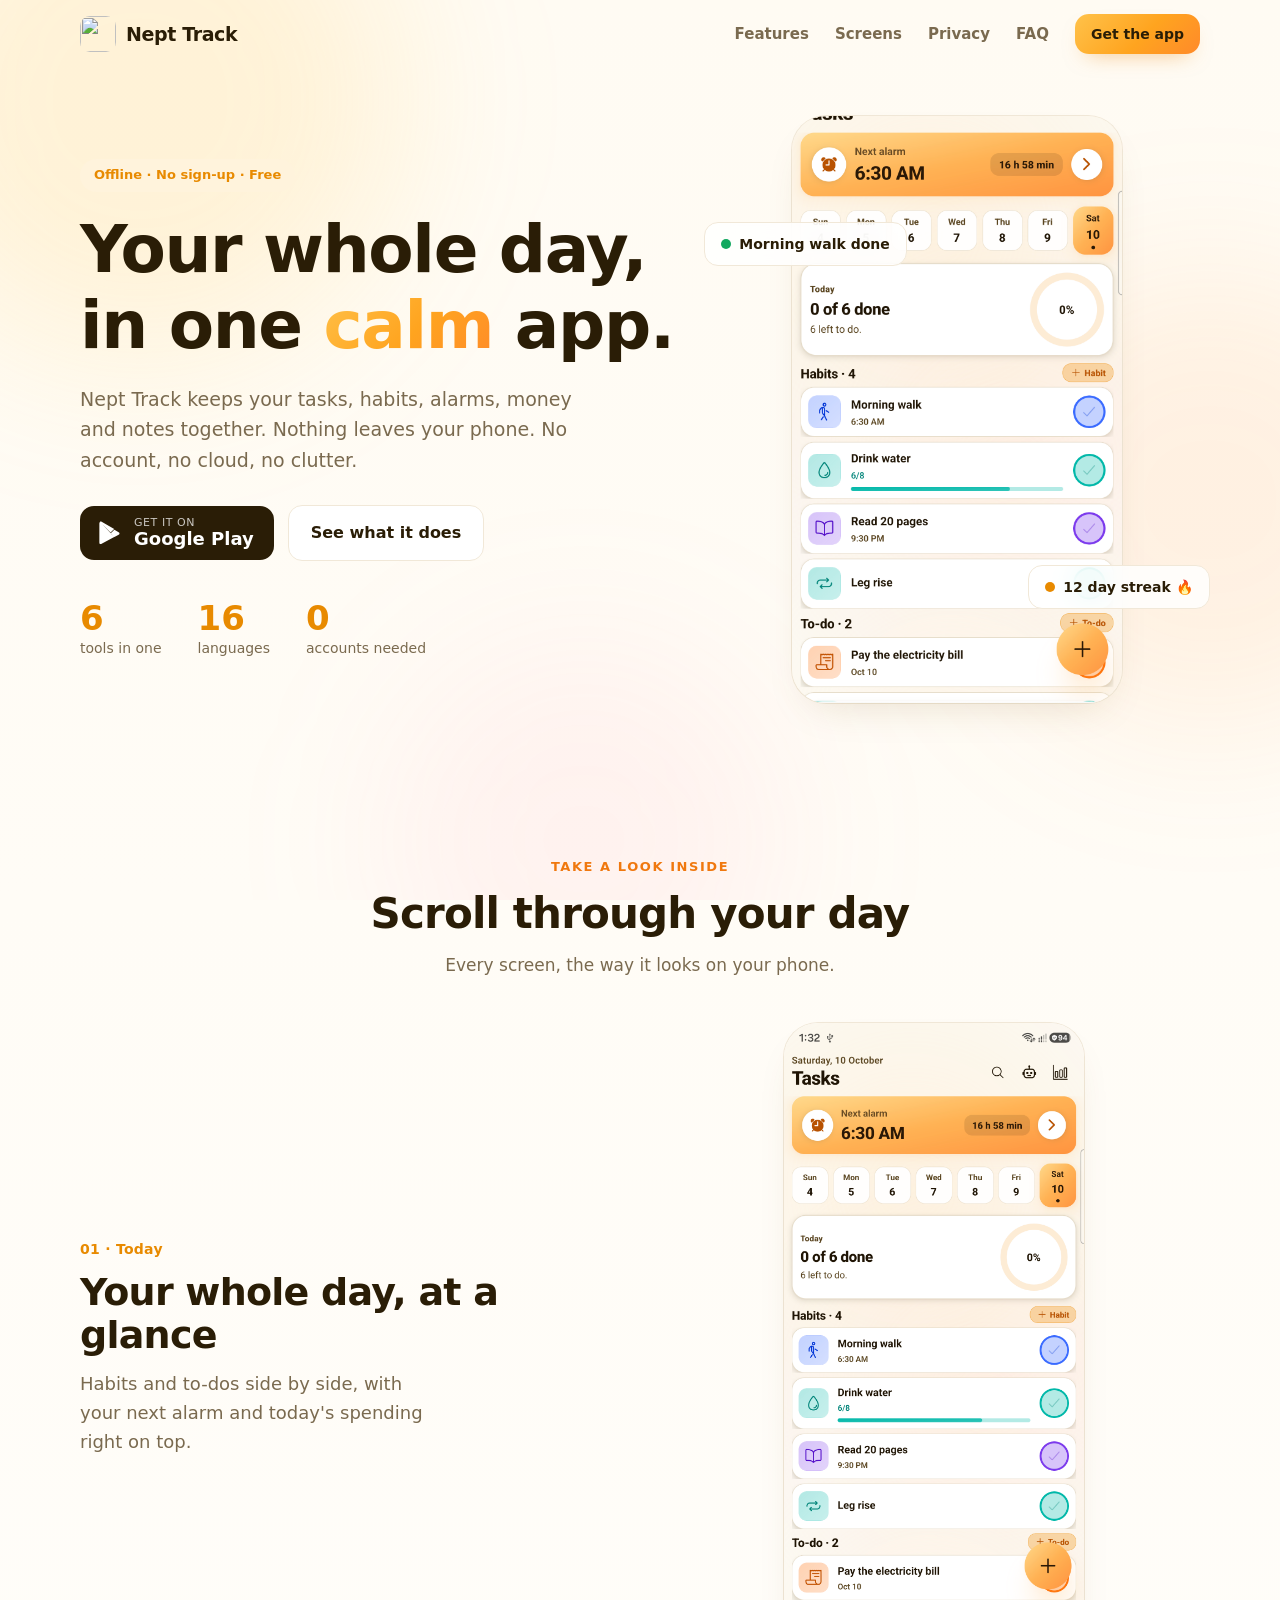
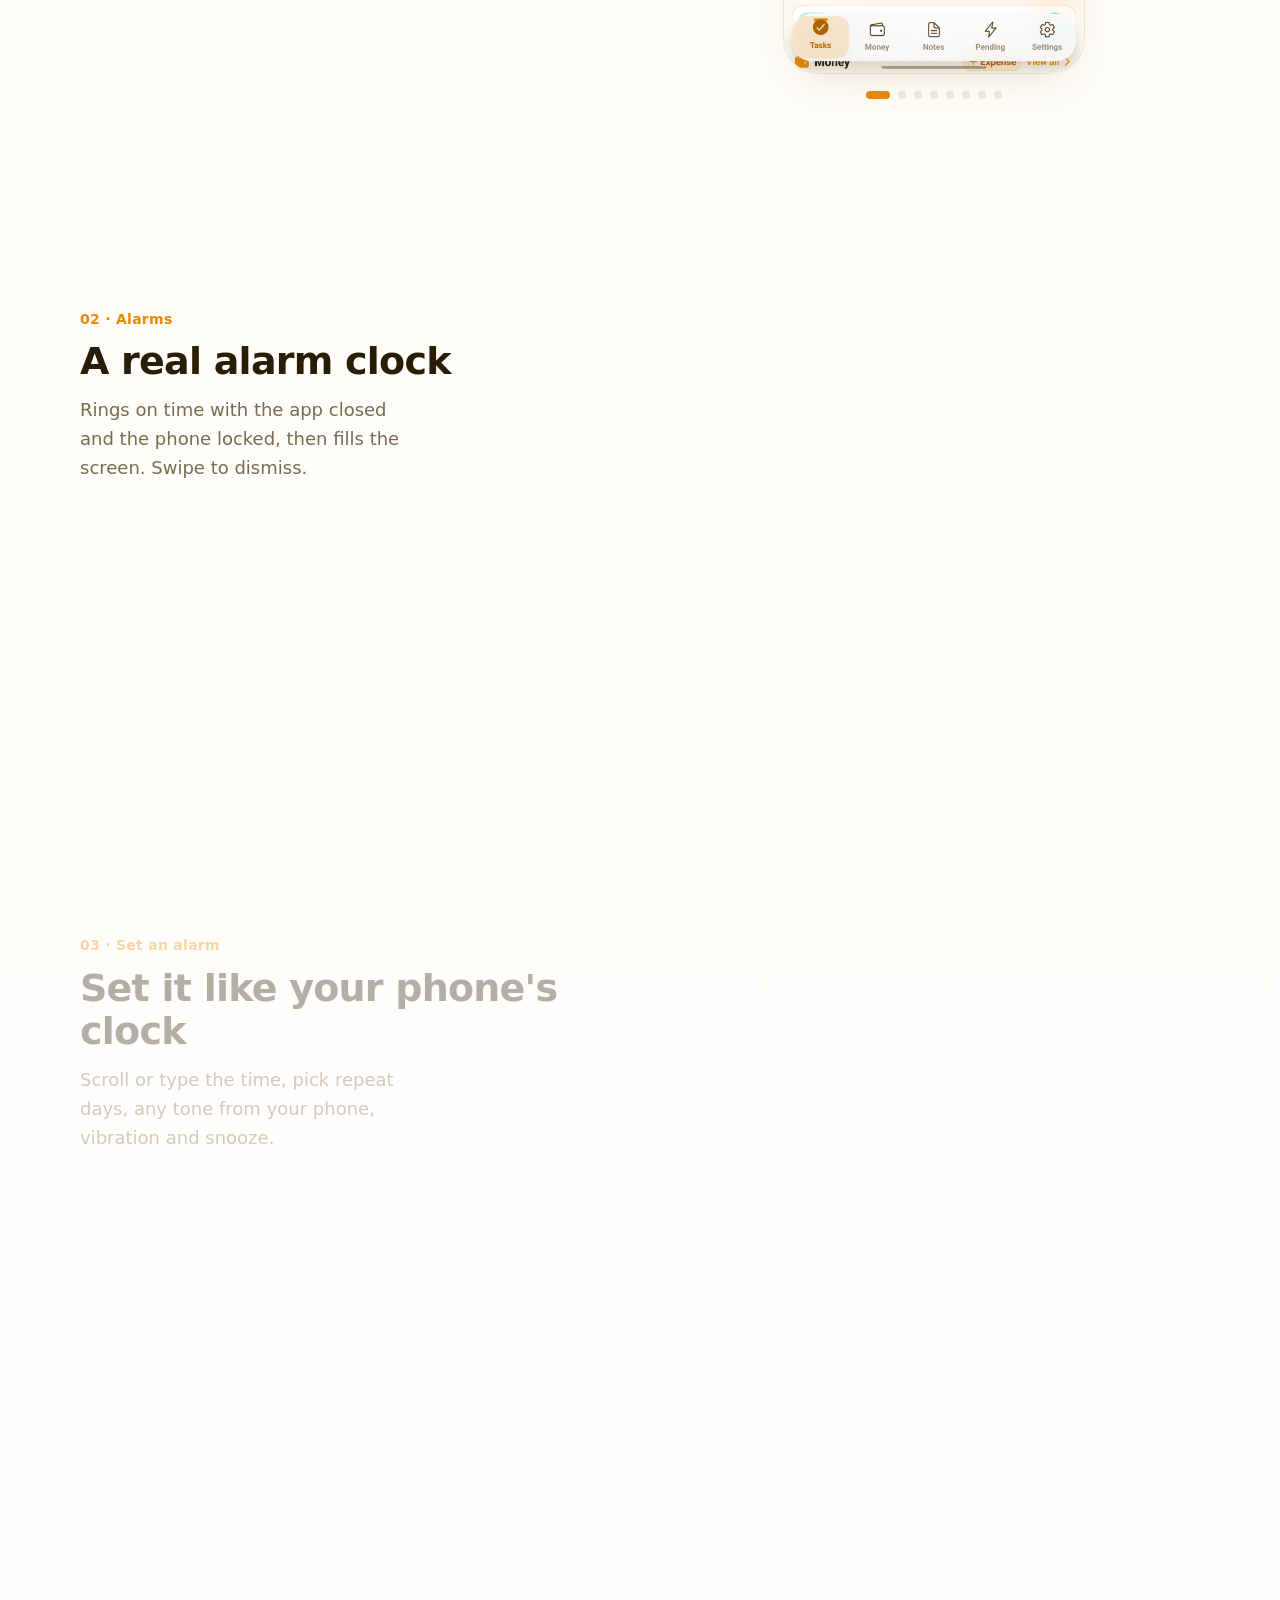
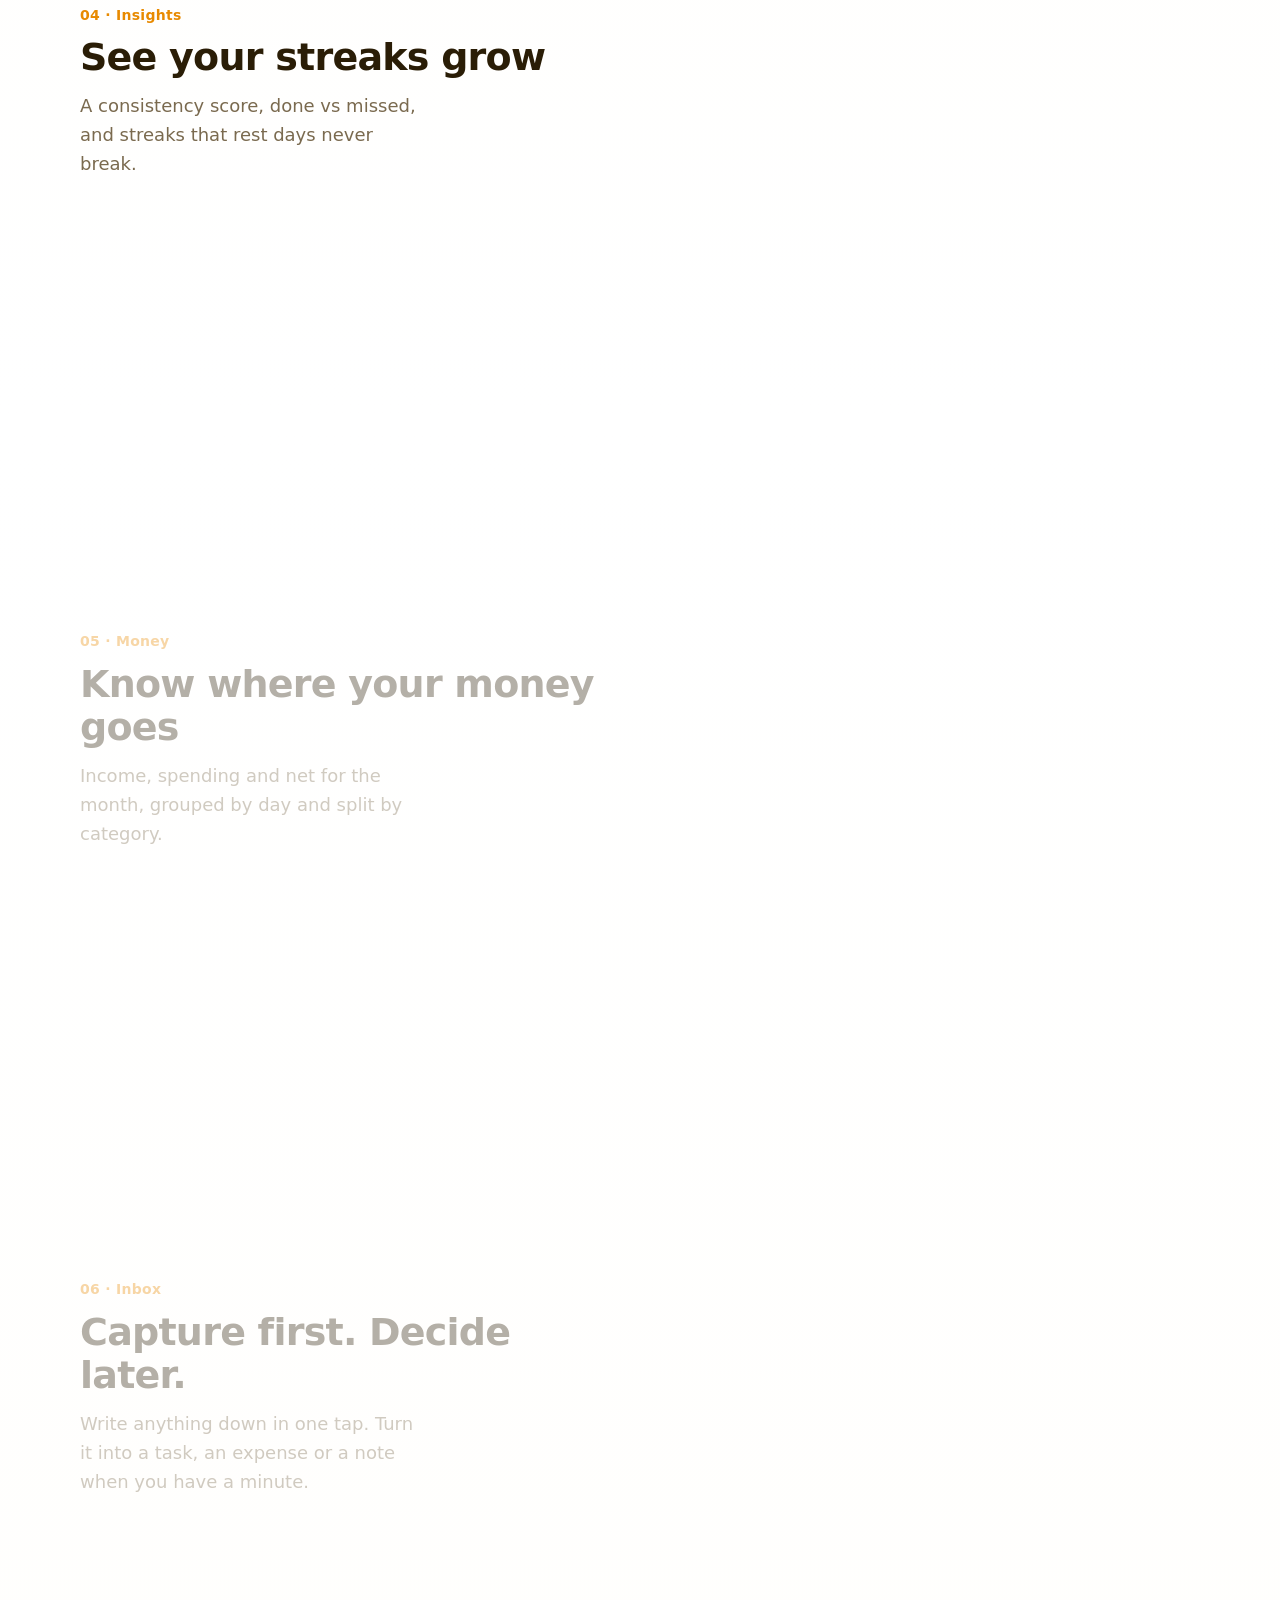
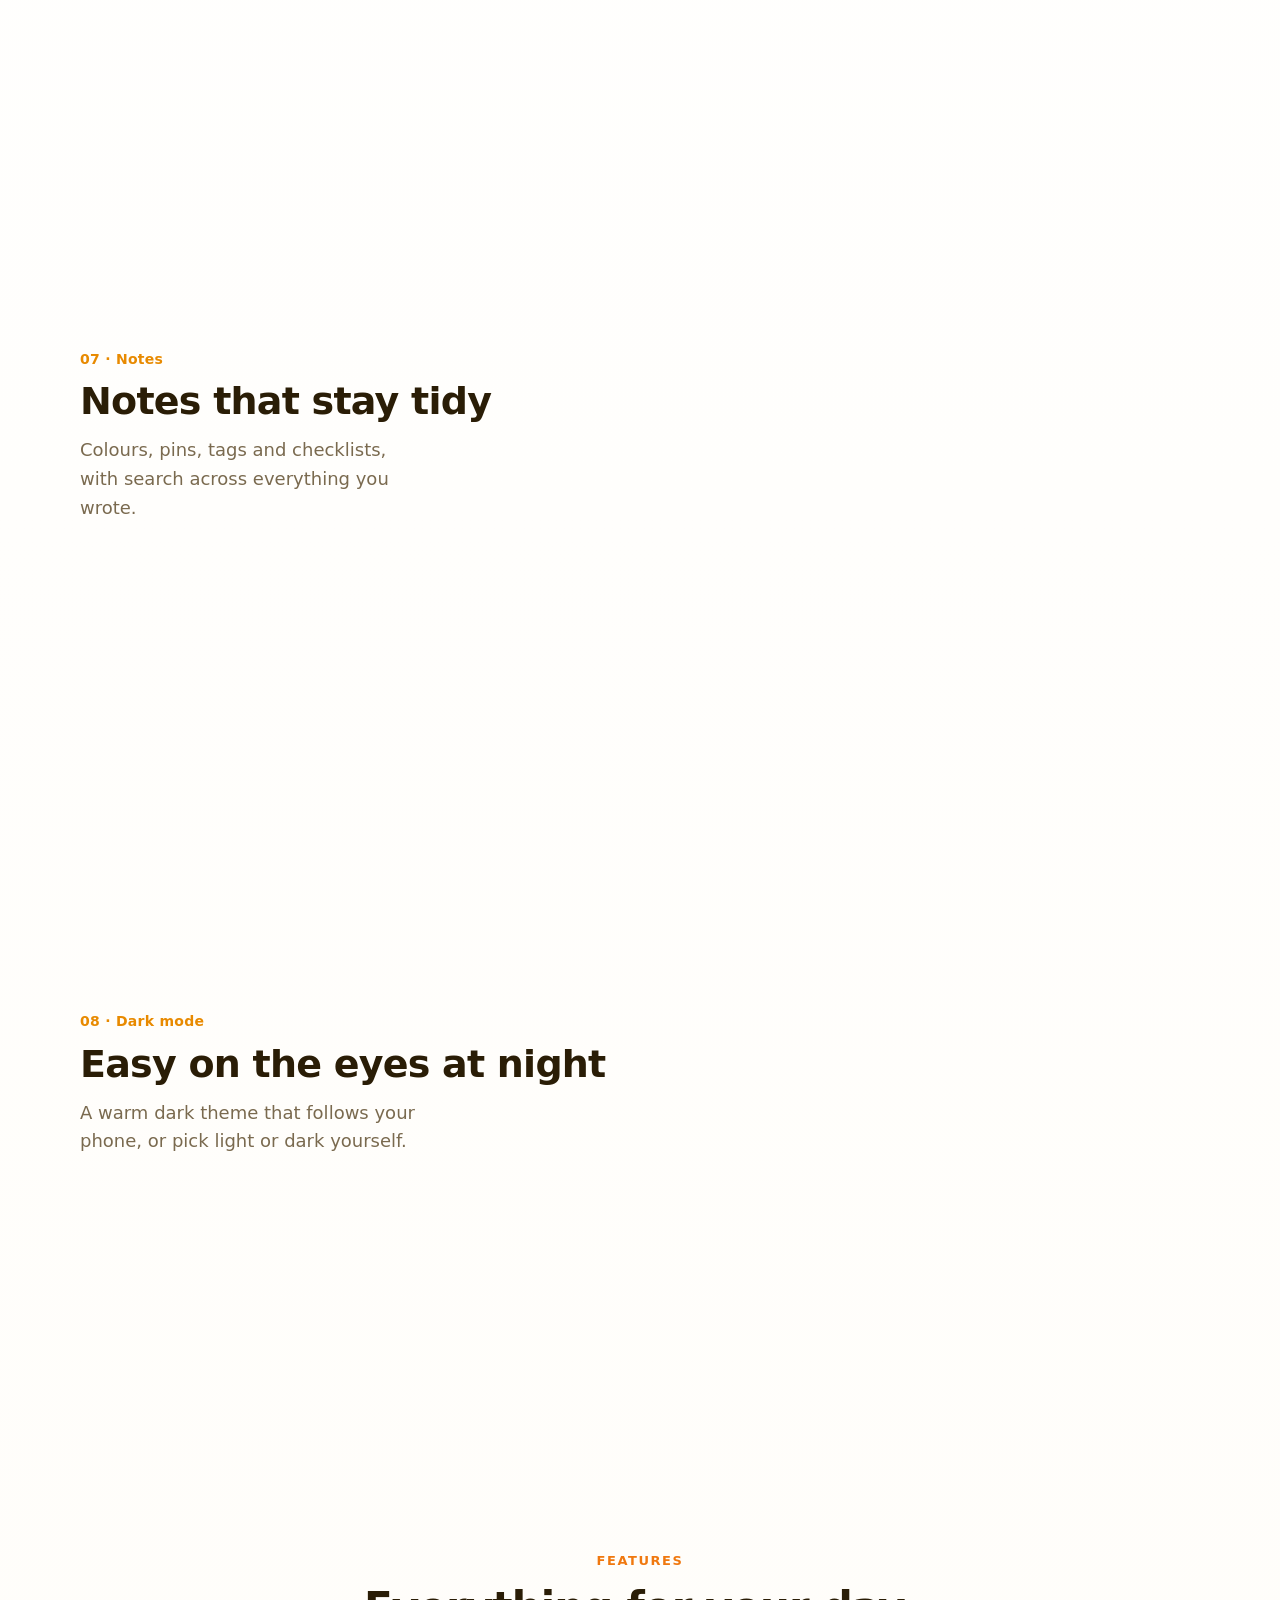
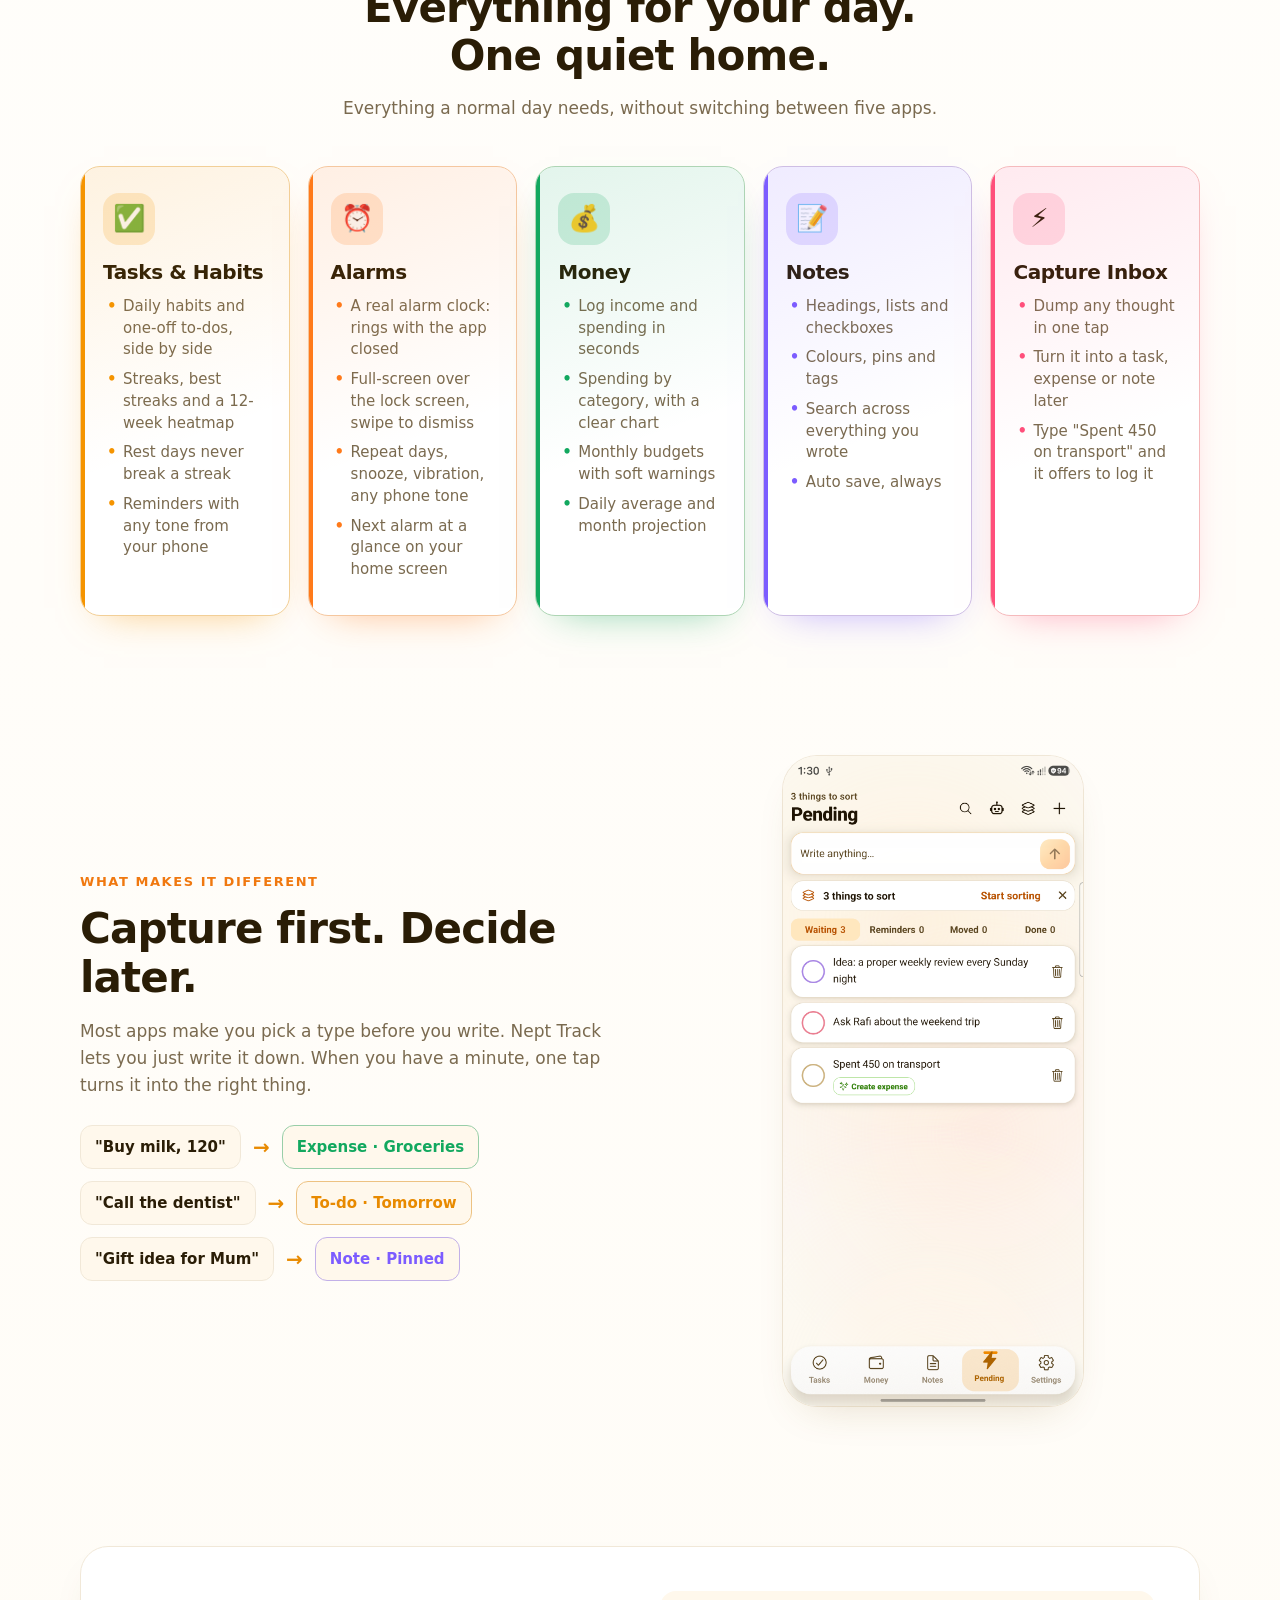
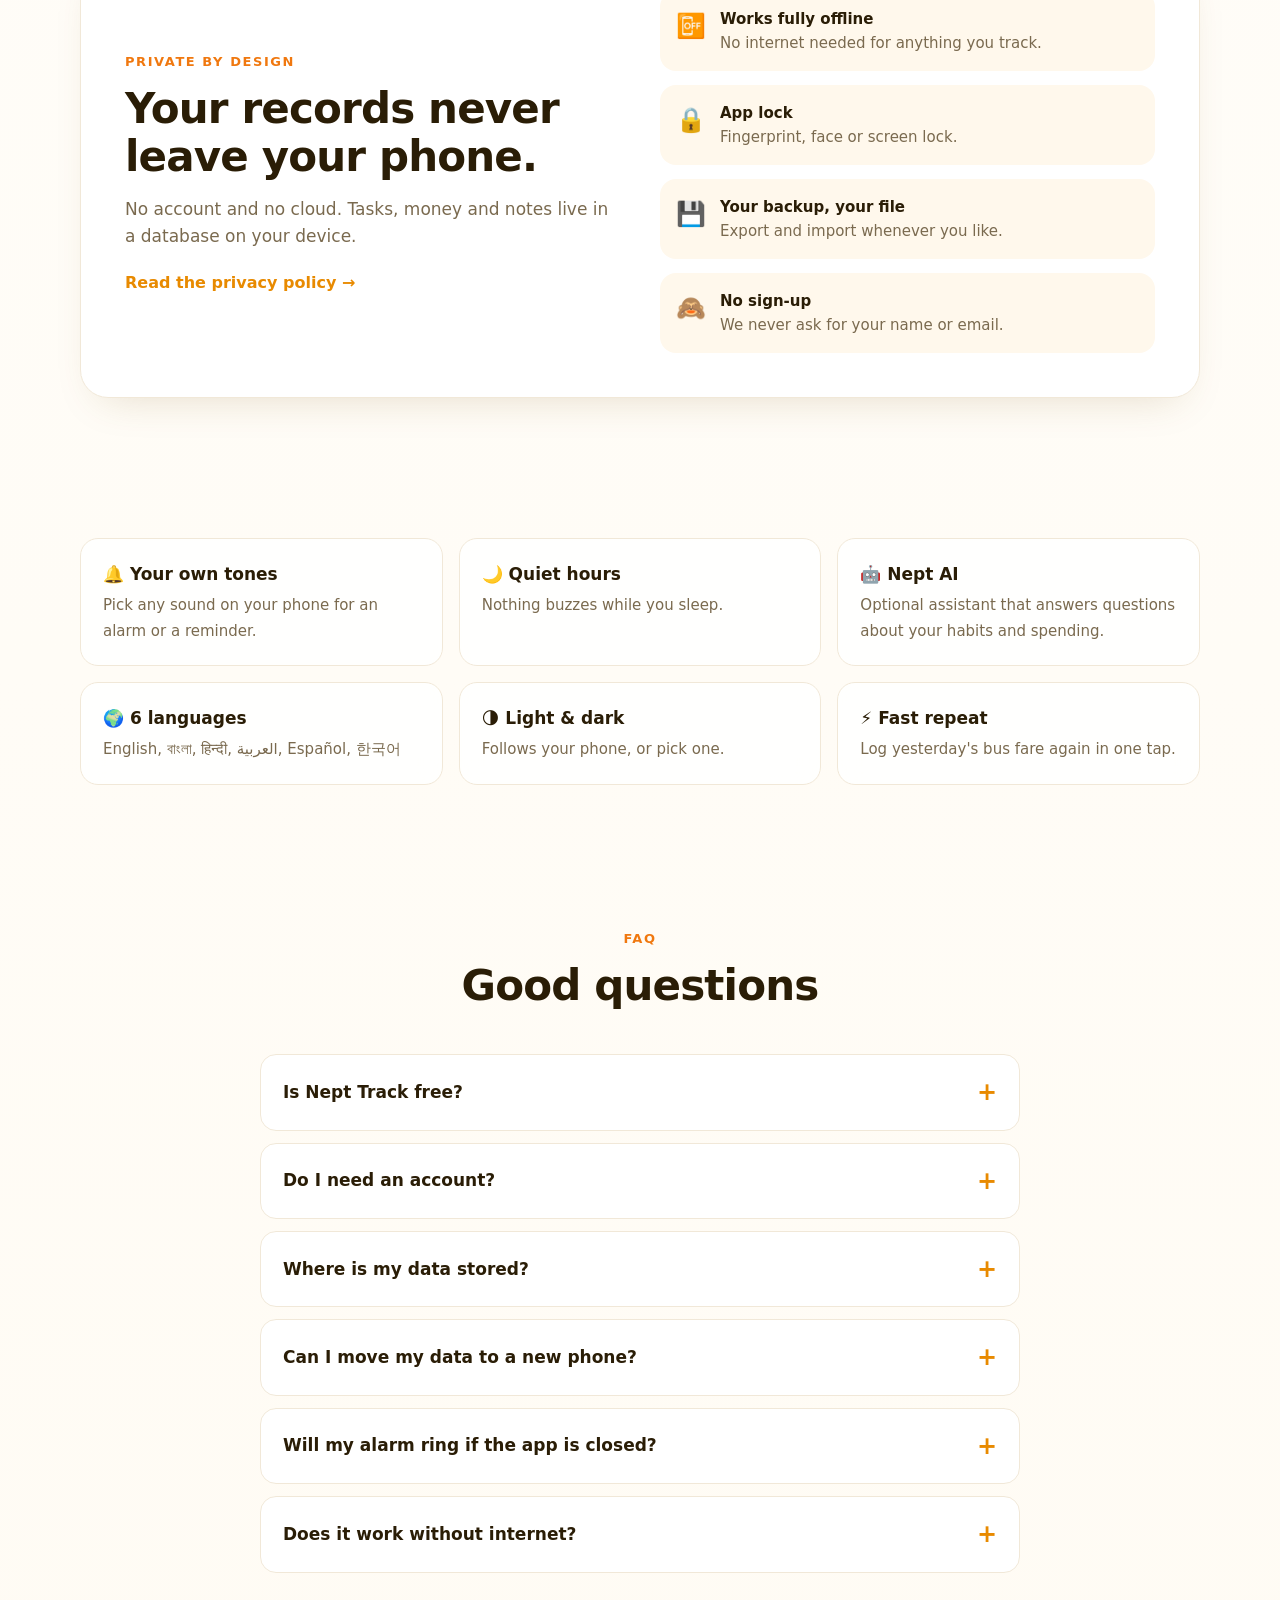
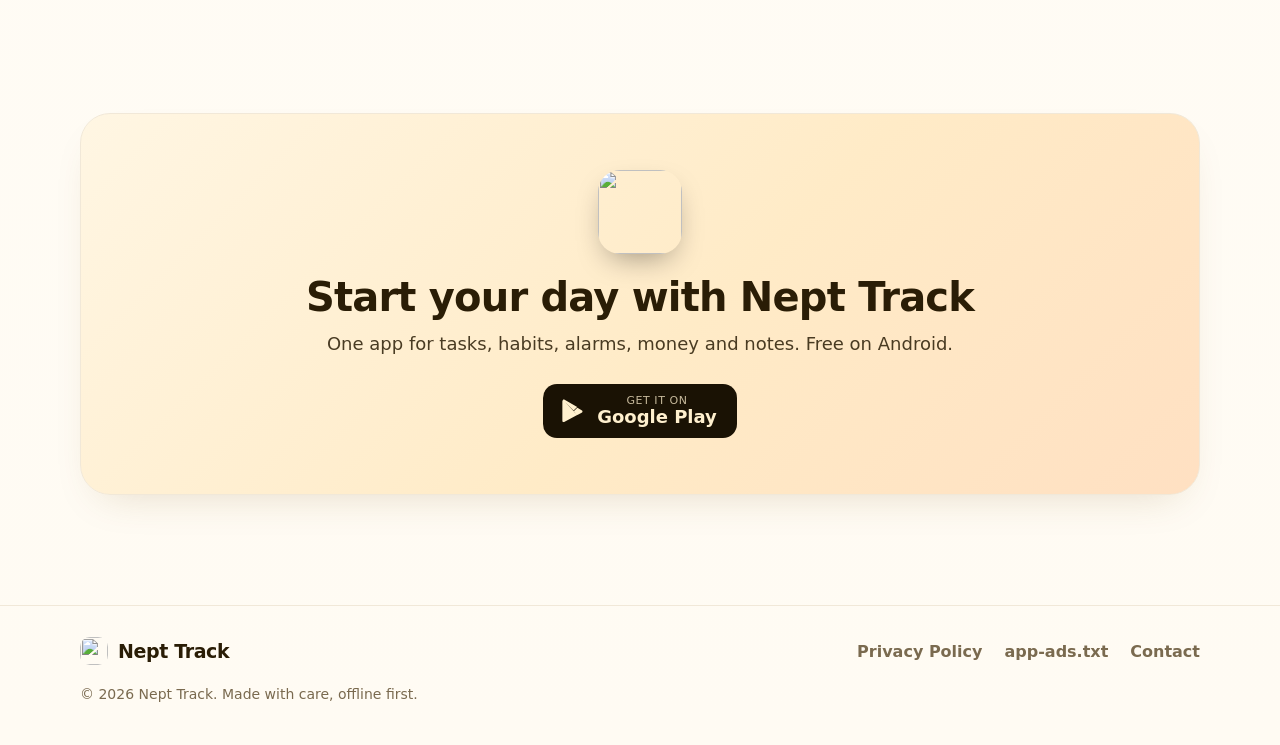
==== commit b388fa0f: "Update hero stats in index.html" ====
--- a/index.html
+++ b/index.html
@@ -78,10 +78,10 @@
         <a class="btn btn-ghost" href="#features">See what it does</a>
       </div>
       <ul class="hero-stats">
-        <li><strong data-count="6">0</strong><span>tools in one</span></li>
-        <li><strong data-count="6">0</strong><span>languages</span></li>
-        <li><strong data-count="0" data-suffix="">0</strong><span>accounts needed</span></li>
-      </ul>
+  <li><strong data-count="6">6</strong><span>tools in one</span></li>
+  <li><strong data-count="16">16</strong><span>languages</span></li>
+  <li><strong data-count="0" data-suffix="">0</strong><span>accounts needed</span></li>
+</ul>
     </div>
     <div class="hero-phone reveal">
       <div class="phone tilt hero-video">
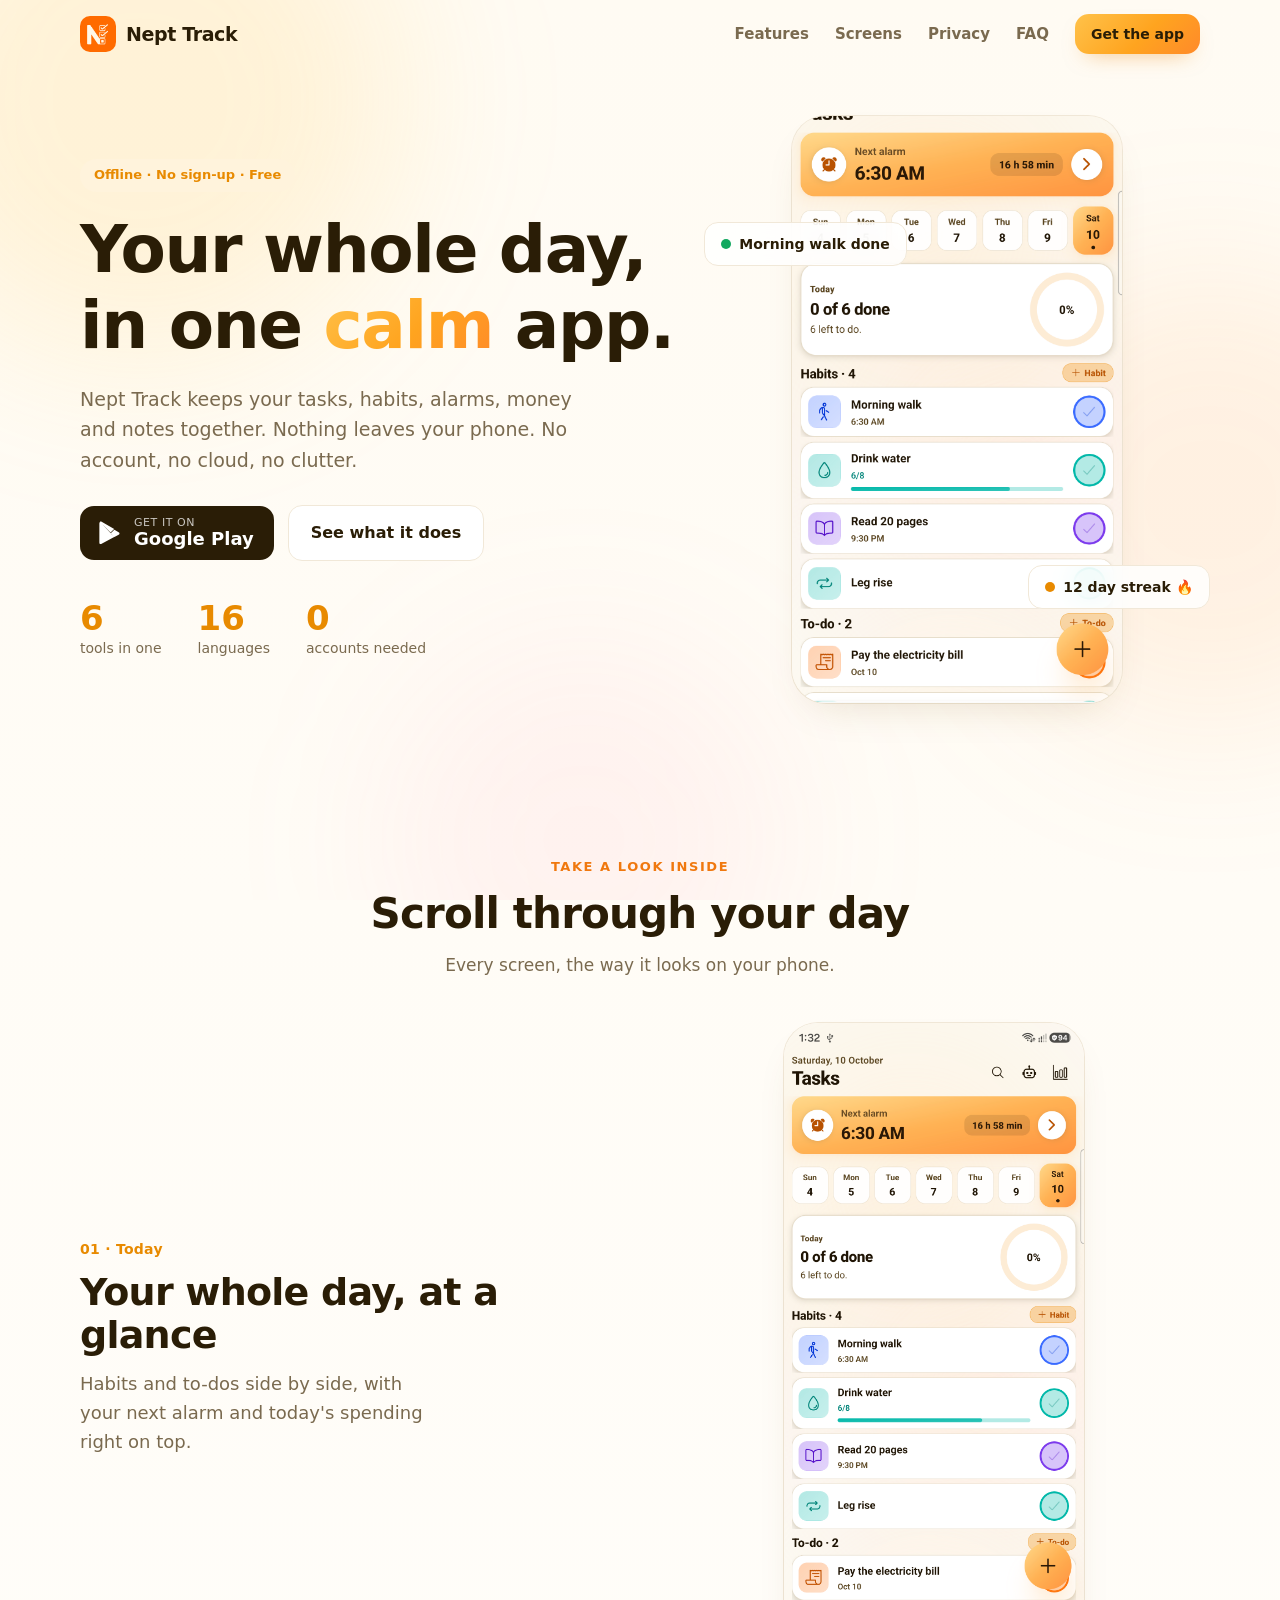
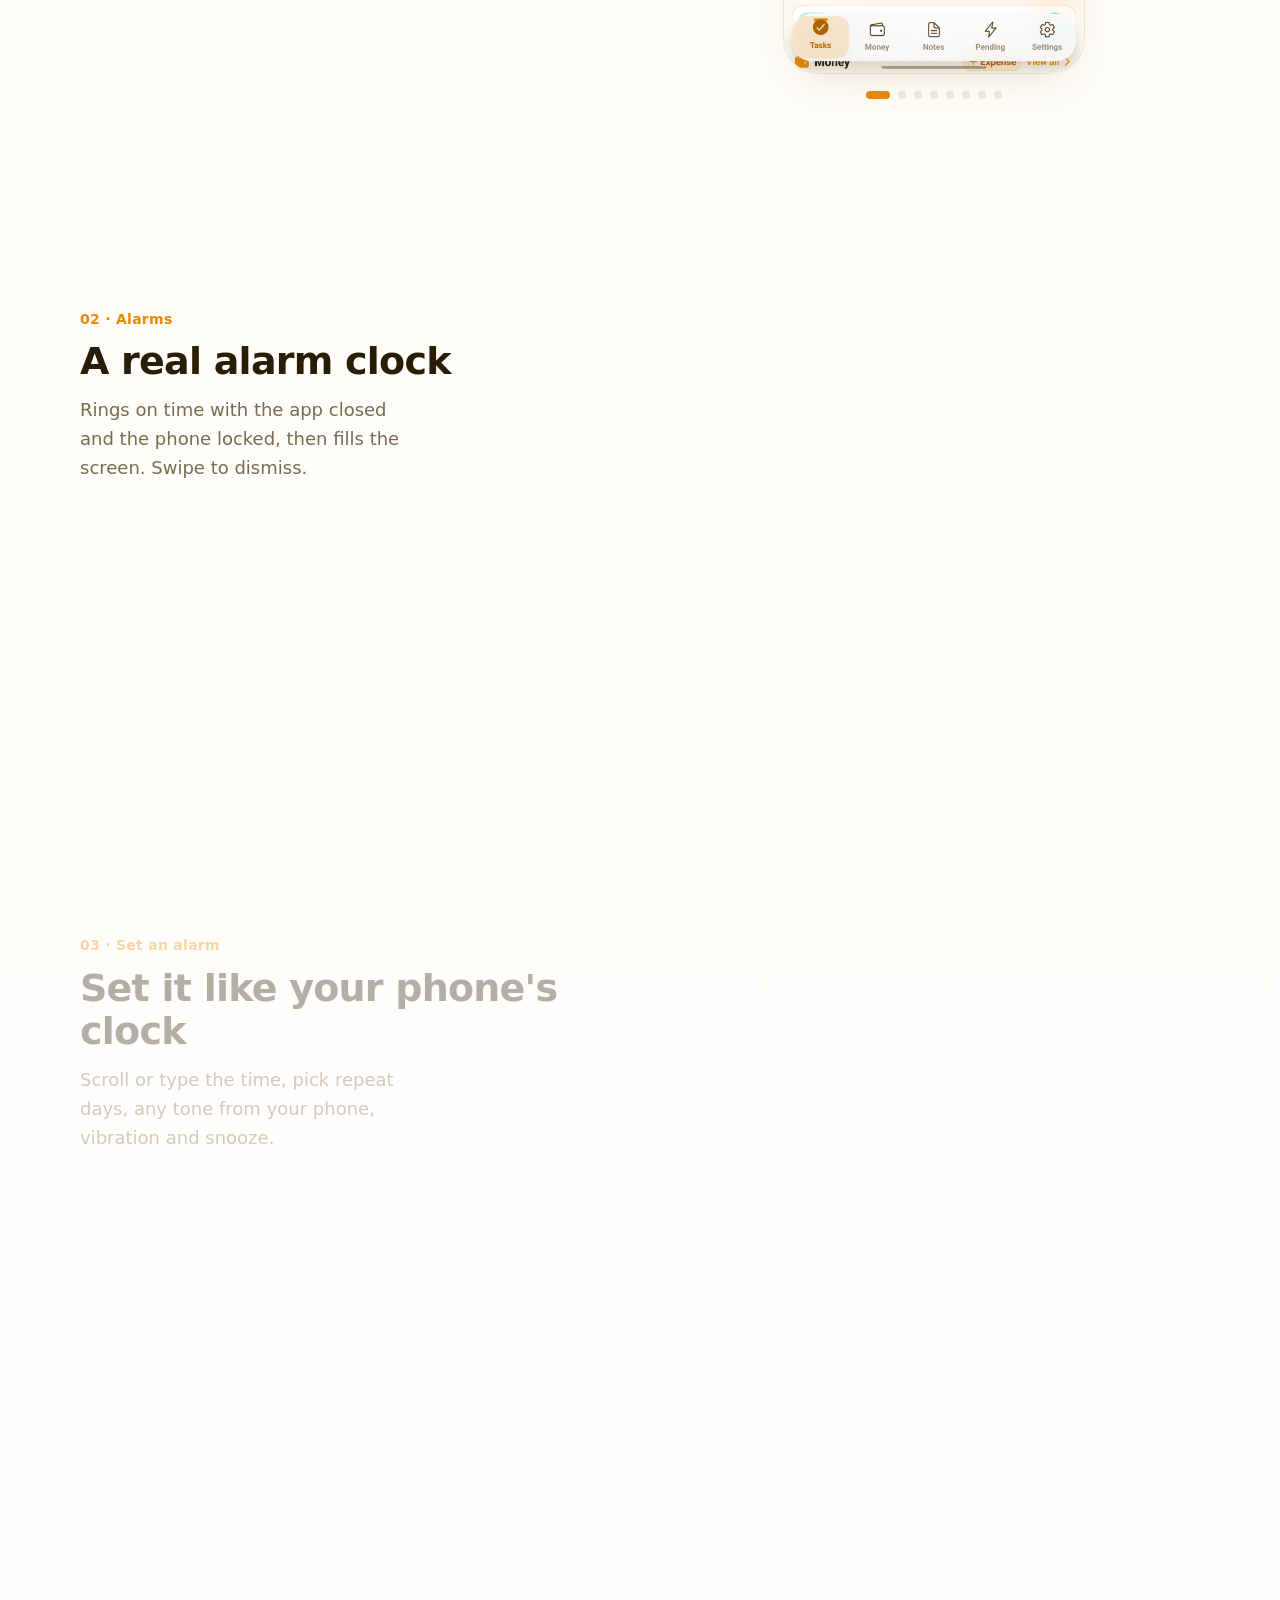
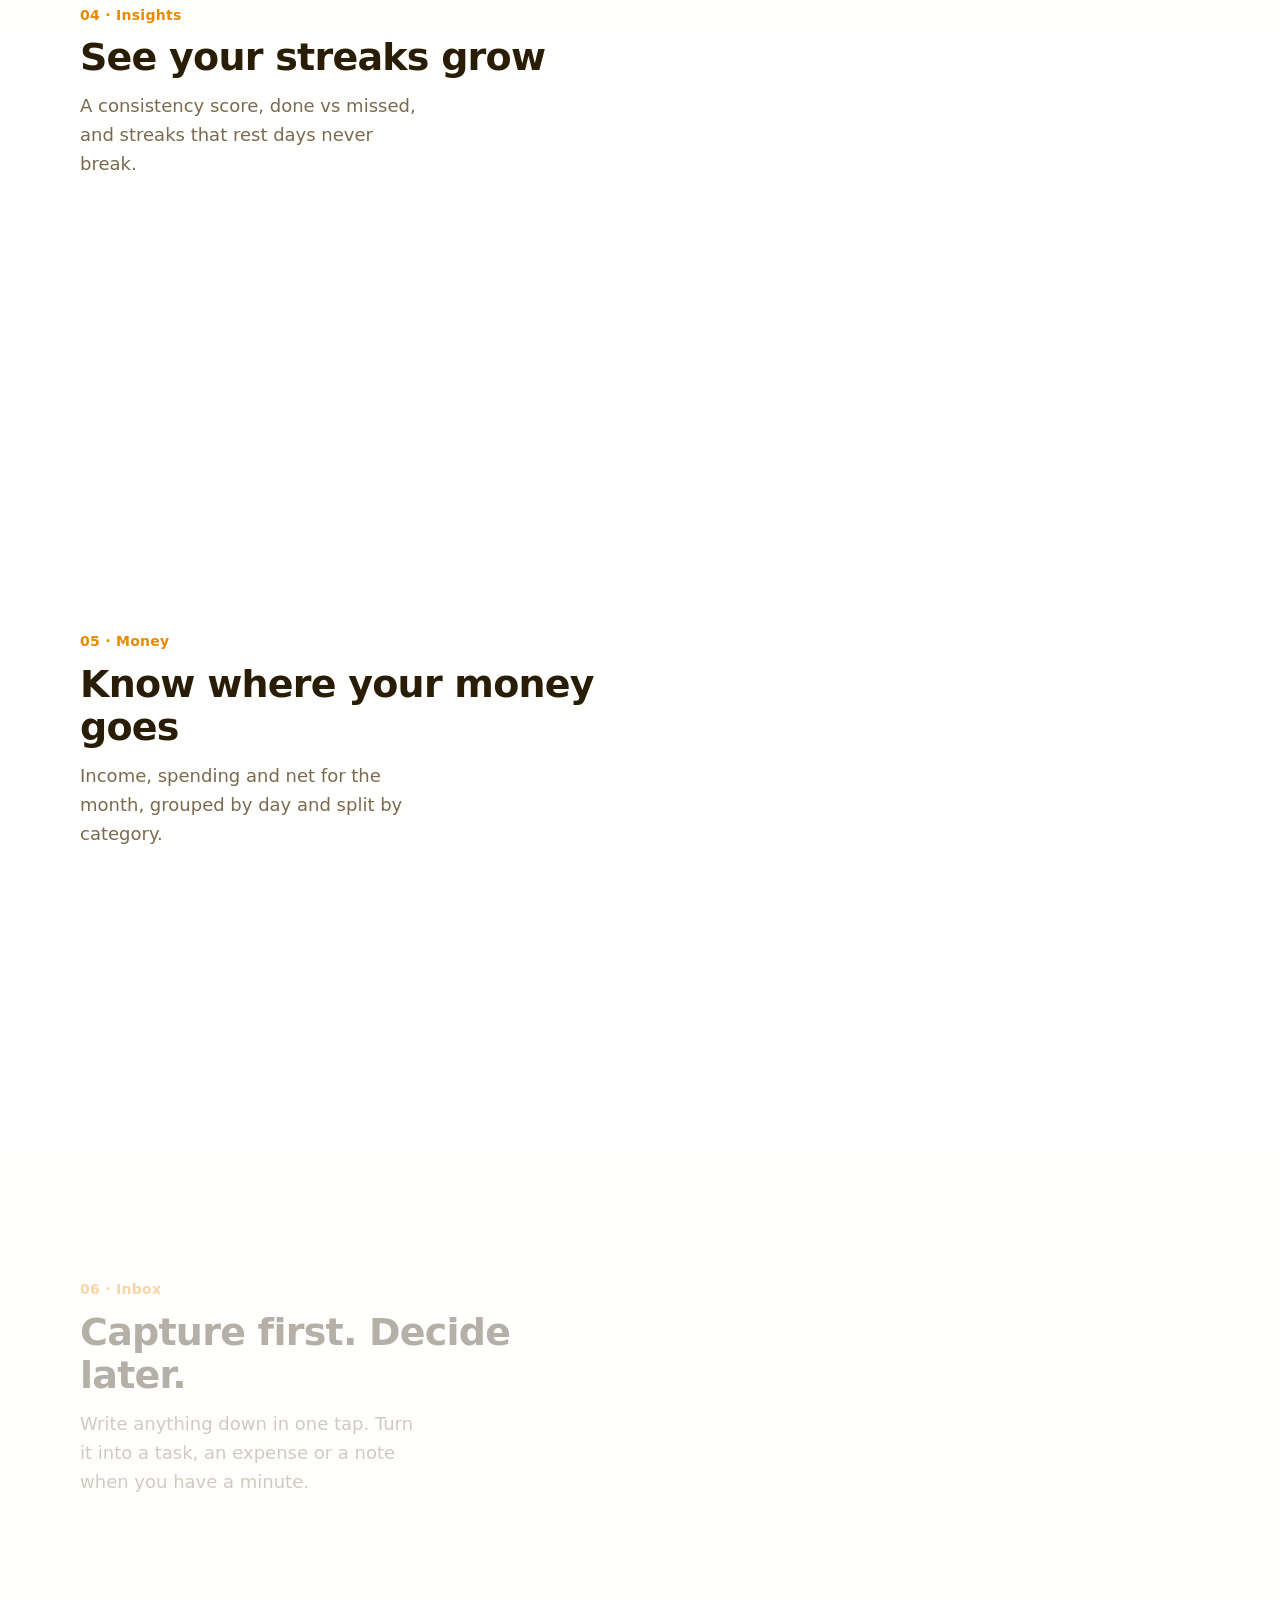
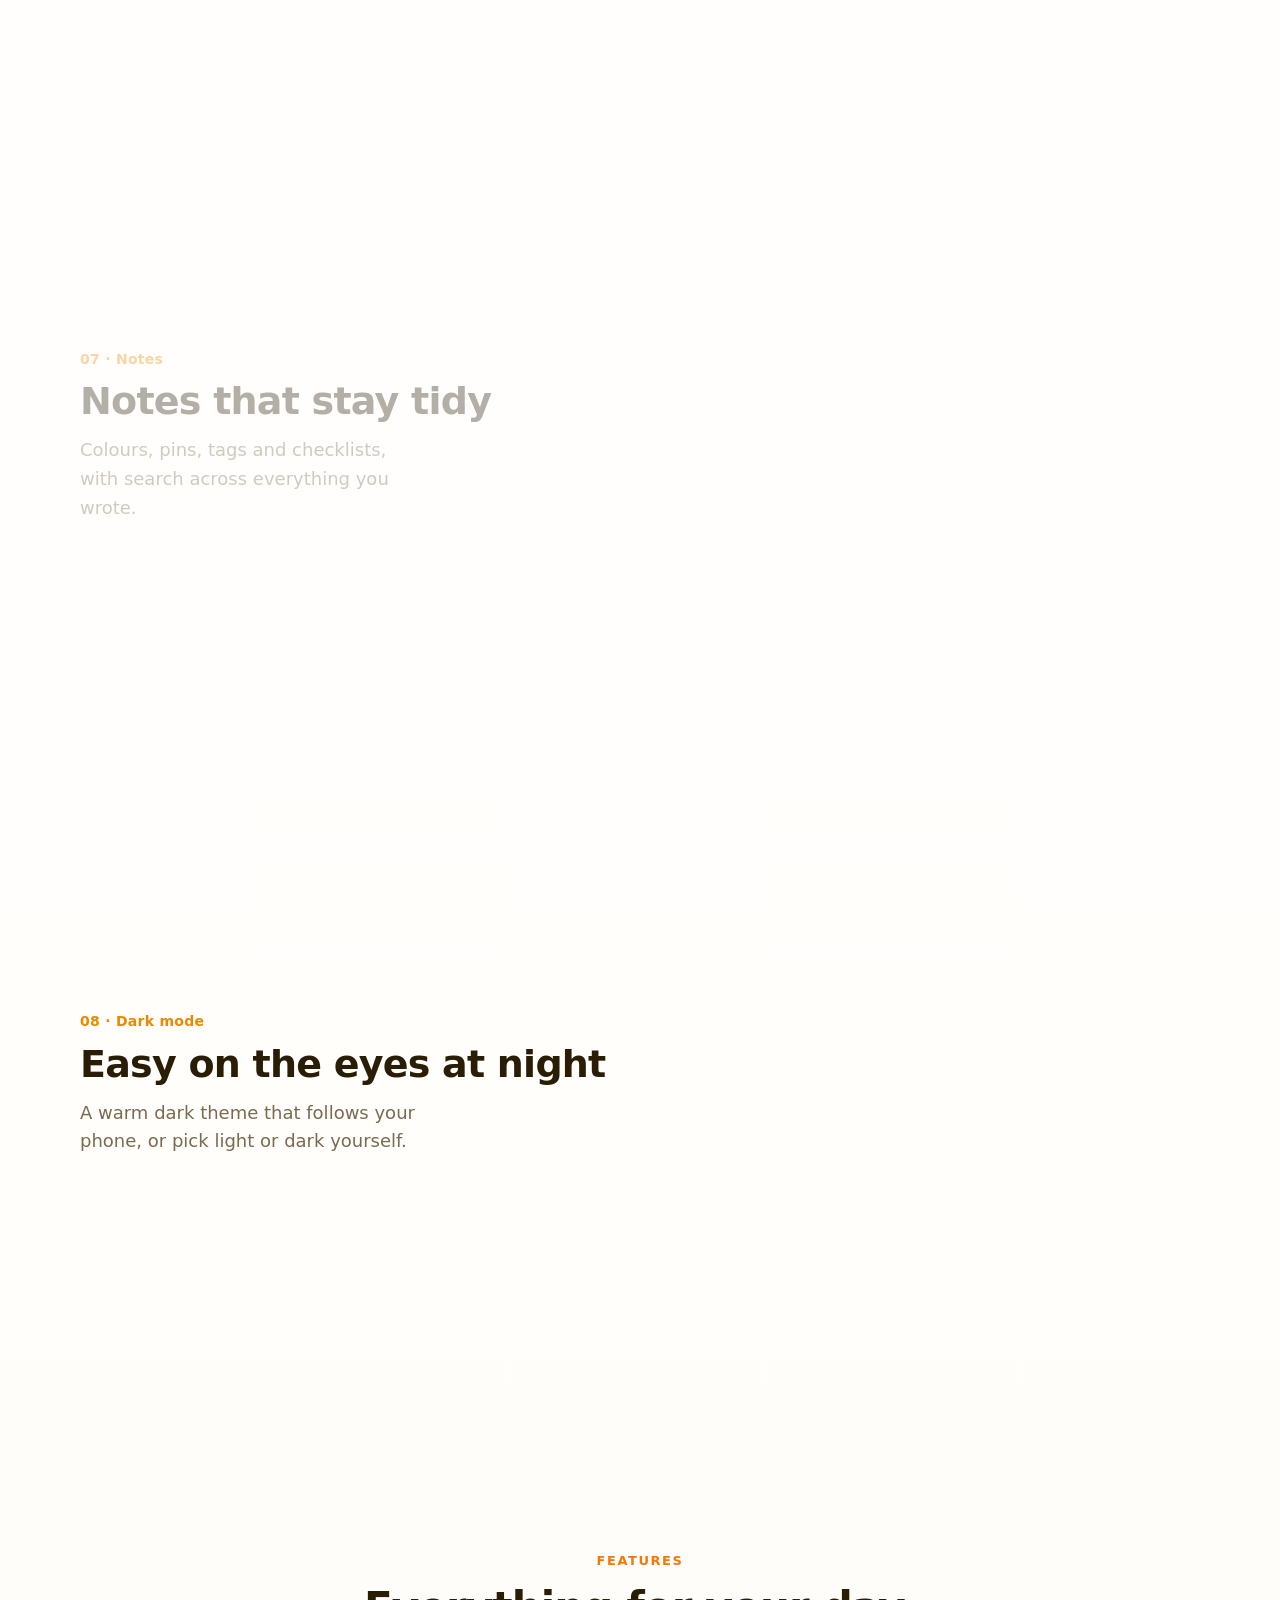
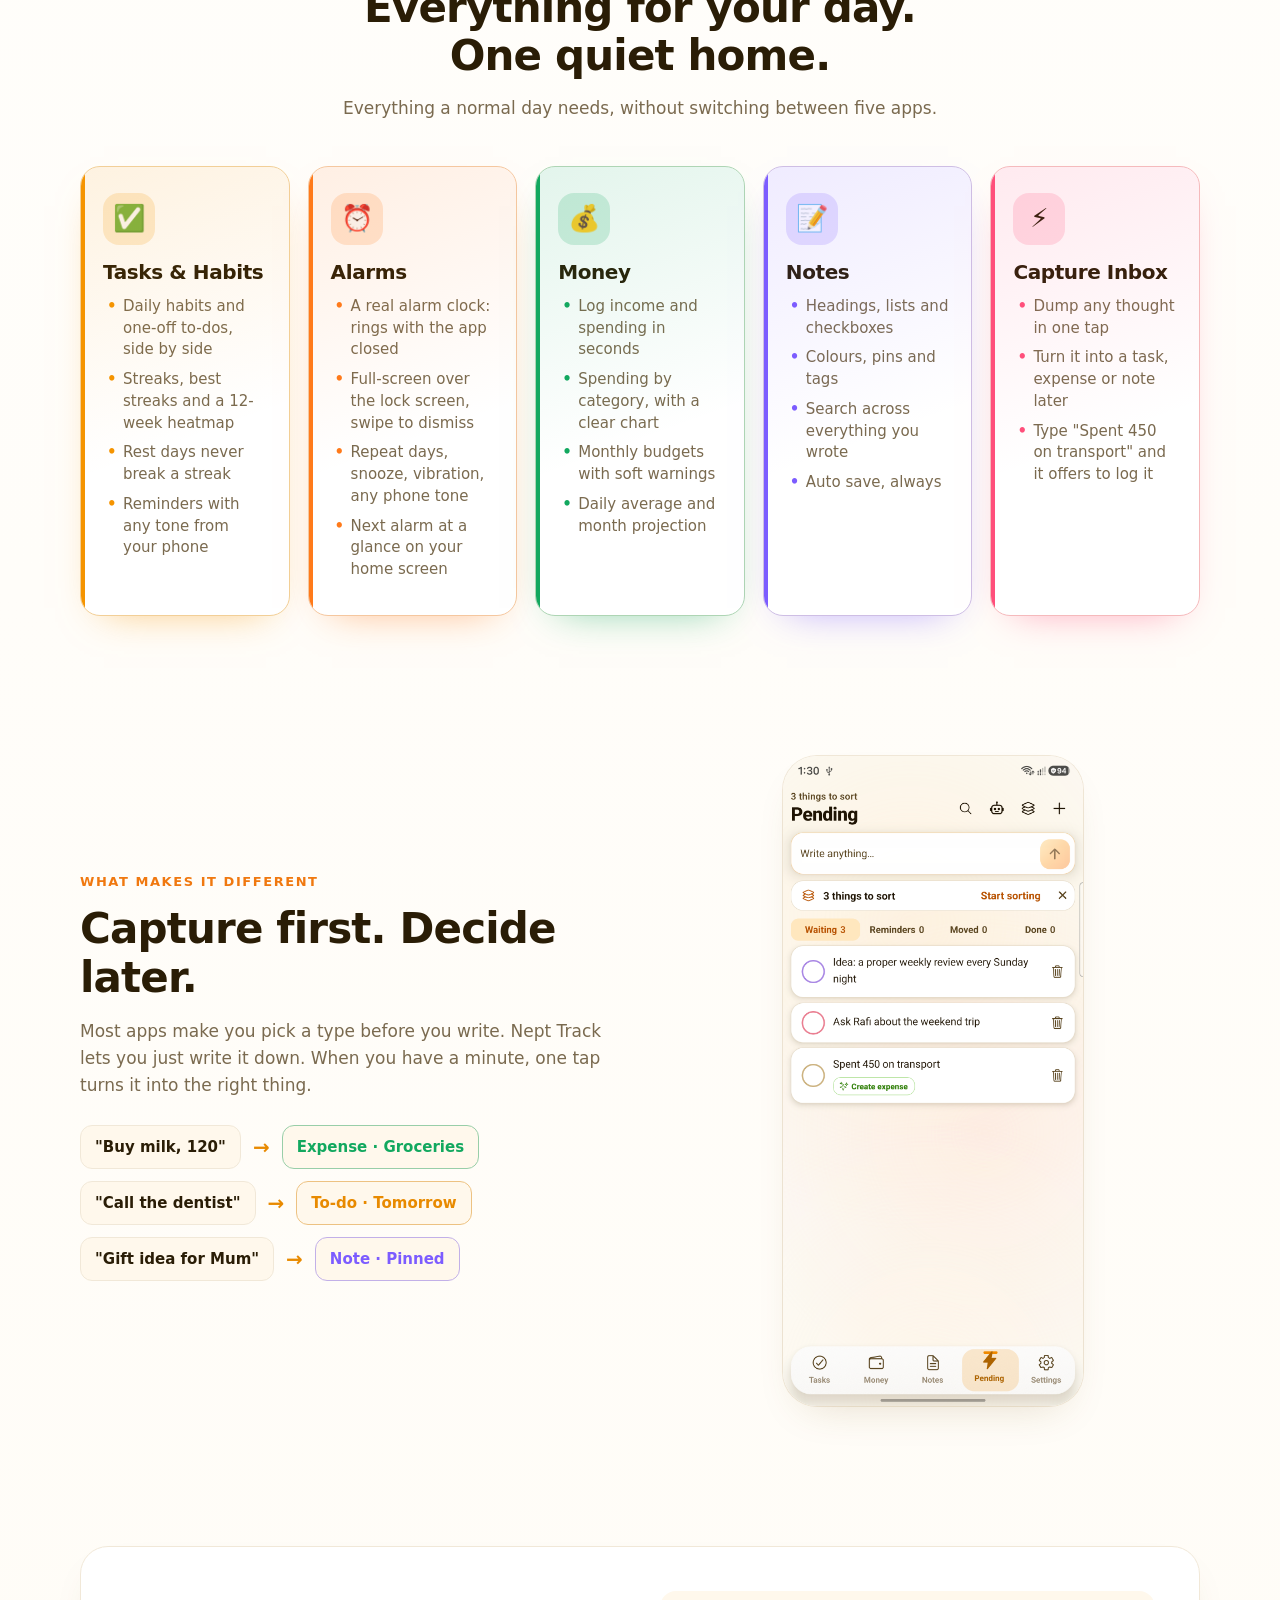
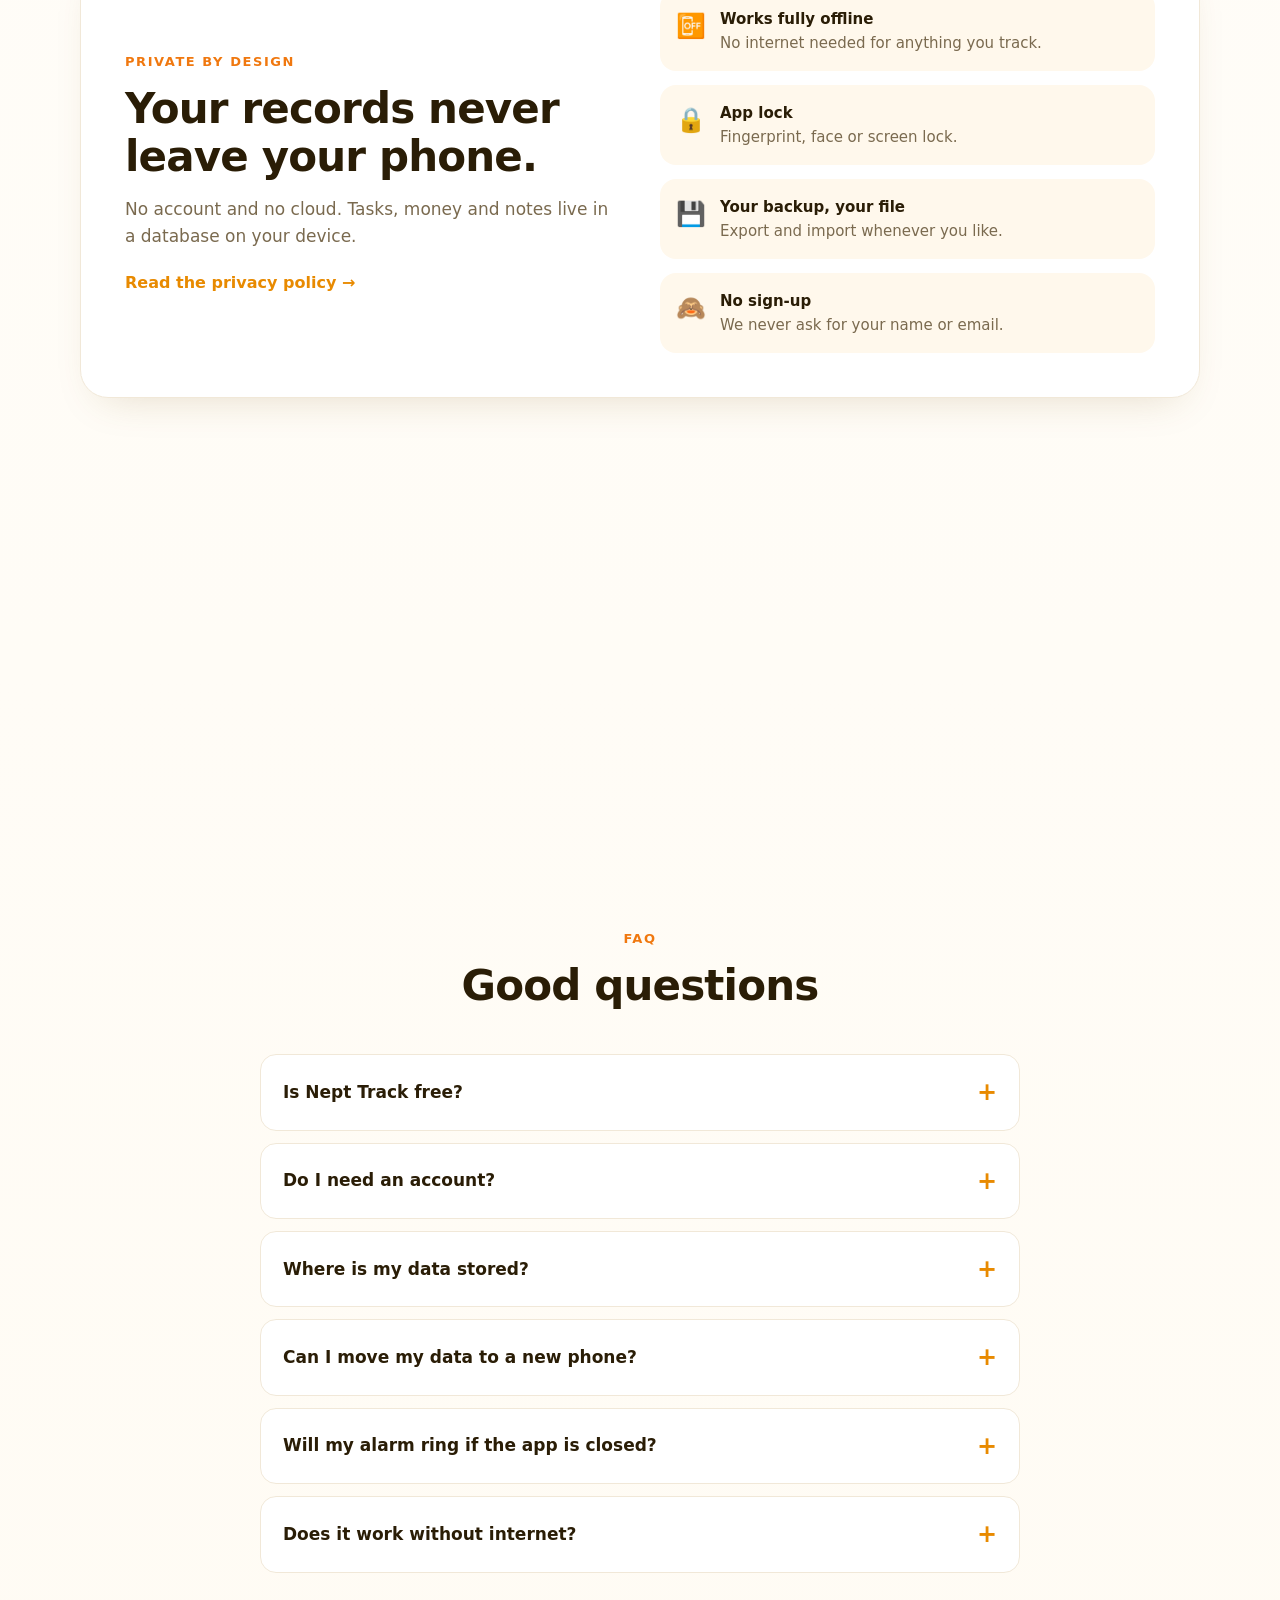
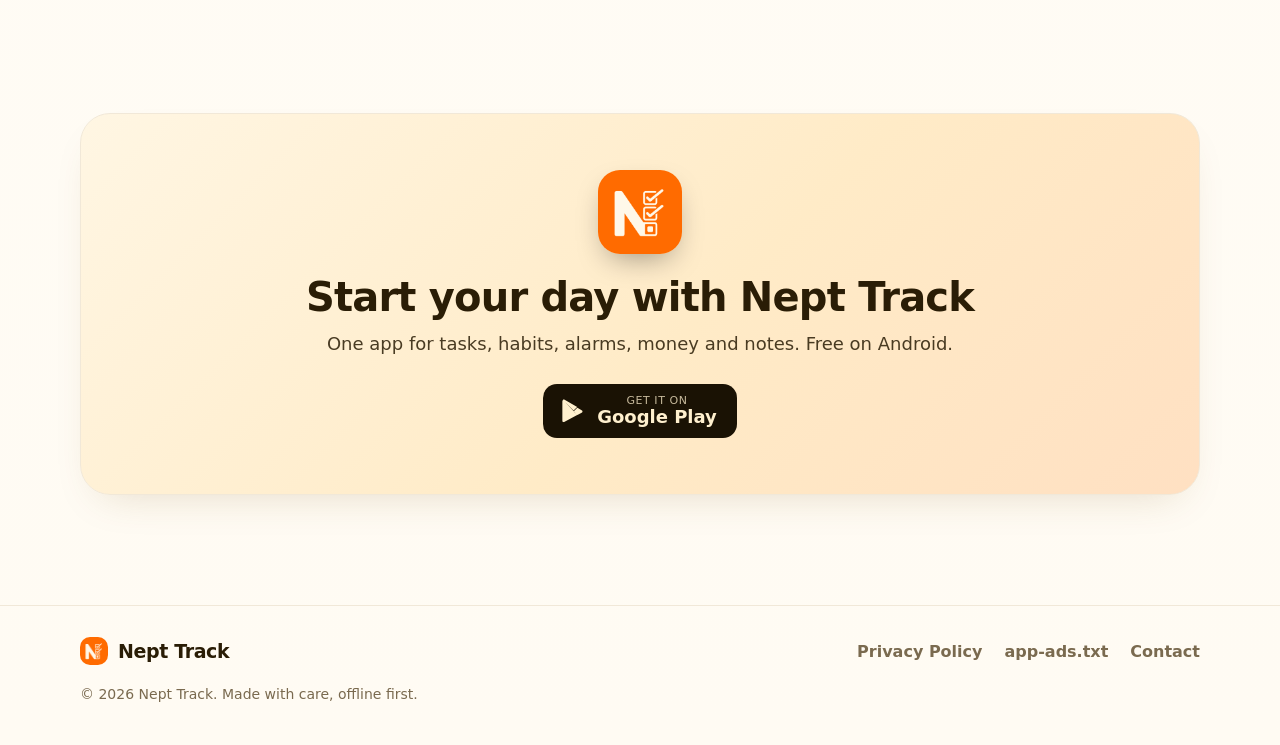
==== commit 7cca3815: "Site identity for search: canonical URL, site name, new logo, app-ads.txt AdMob-only The canonical a" ====
--- a/index.html
+++ b/index.html
@@ -7,26 +7,31 @@
   <!-- Primary SEO Tags -->
   <title>Nept Track: Private Offline Habit Tracker & Budget Planner</title>
   <meta name="description" content="Manage your life privately with Nept Track. An all-in-one offline habit tracker, expense log, budget planner, to-do list, and sketchbook with zero accounts required." />
-  <meta name="theme-color" content="#FFFFFF" />
+  <meta name="theme-color" content="#FF7A1A" />
   
   <!-- Canonical Tag (Replace with your exact Vercel subdomain) -->
-  <link rel="canonical" href="https://vercel.app" />
+  <link rel="canonical" href="https://nept-track.vercel.app/" />
   
   <!-- Open Graph / Facebook / WhatsApp Meta Tags -->
   <meta property="og:title" content="Nept Track: Habit & Budget Planner" />
   <meta property="og:description" content="Tasks, habits, alarms, money, and notes in one completely private offline app. No sign-up. No cloud." />
-  <meta property="og:image" content="images/feature.png" />
+  <meta property="og:image" content="https://nept-track.vercel.app/images/feature.png" />
+  <meta property="og:image:width" content="1024" />
+  <meta property="og:image:height" content="500" />
   <meta property="og:type" content="website" />
-  <meta property="og:url" content="https://vercel.app" />
+  <meta property="og:url" content="https://nept-track.vercel.app/" />
+  <meta property="og:site_name" content="Nept Track" />
   
   <!-- Twitter Meta Tags -->
   <meta name="twitter:card" content="summary_large_image" />
   <meta name="twitter:title" content="Nept Track: Habit & Budget Planner" />
   <meta name="twitter:description" content="Tasks, habits, alarms, money, and notes in one completely private offline app." />
-  <meta name="twitter:image" content="images/feature.png" />
+  <meta name="twitter:image" content="https://nept-track.vercel.app/images/feature.png" />
   
   <!-- Icons and Stylesheets -->
-  <link rel="icon" href="images/favicon.png" />
+  <link rel="icon" href="images/favicon.png" sizes="48x48" type="image/png" />
+  <link rel="icon" href="images/icon-192.png" sizes="192x192" type="image/png" />
+  <link rel="apple-touch-icon" href="images/apple-touch-icon.png" />
   <link rel="stylesheet" href="css/style.css?v=20261010e" />
   
   <!-- Google Schema Markup (Structured Data for Google App Search Snippets) -->
@@ -34,16 +39,27 @@
   {
     "@context": "https://schema.org",
     "@type": "SoftwareApplication",
-    "name": "Nept Track: Habit & Budget",
+    "name": "Nept Track",
+    "alternateName": "Nept Track: Habit & Budget",
+    "url": "https://nept-track.vercel.app/",
+    "image": "https://nept-track.vercel.app/images/icon.png",
+    "description": "Offline habit tracker, expense log, budget planner, to-do list, notes and sketchbook. No account needed.",
     "operatingSystem": "Android",
     "applicationCategory": "ProductivityApplication",
-    "downloadUrl": "https://google.com",
+    "installUrl": "https://play.google.com/store/apps/details?id=com.AhmedReFu.NeptTrack",
+    "author": { "@type": "Organization", "name": "Nept Track", "url": "https://nept-track.vercel.app/" },
     "offers": {
       "@type": "Offer",
       "price": "0",
       "priceCurrency": "USD"
     }
   }
+  </script>
+  <script type="application/ld+json">
+  [
+    { "@context": "https://schema.org", "@type": "WebSite", "name": "Nept Track", "alternateName": "Nept Track App", "url": "https://nept-track.vercel.app/" },
+    { "@context": "https://schema.org", "@type": "Organization", "name": "Nept Track", "url": "https://nept-track.vercel.app/", "logo": "https://nept-track.vercel.app/images/icon.png", "email": "demostationplay@gmail.com" }
+  ]
   </script>
 </head>
 <body>
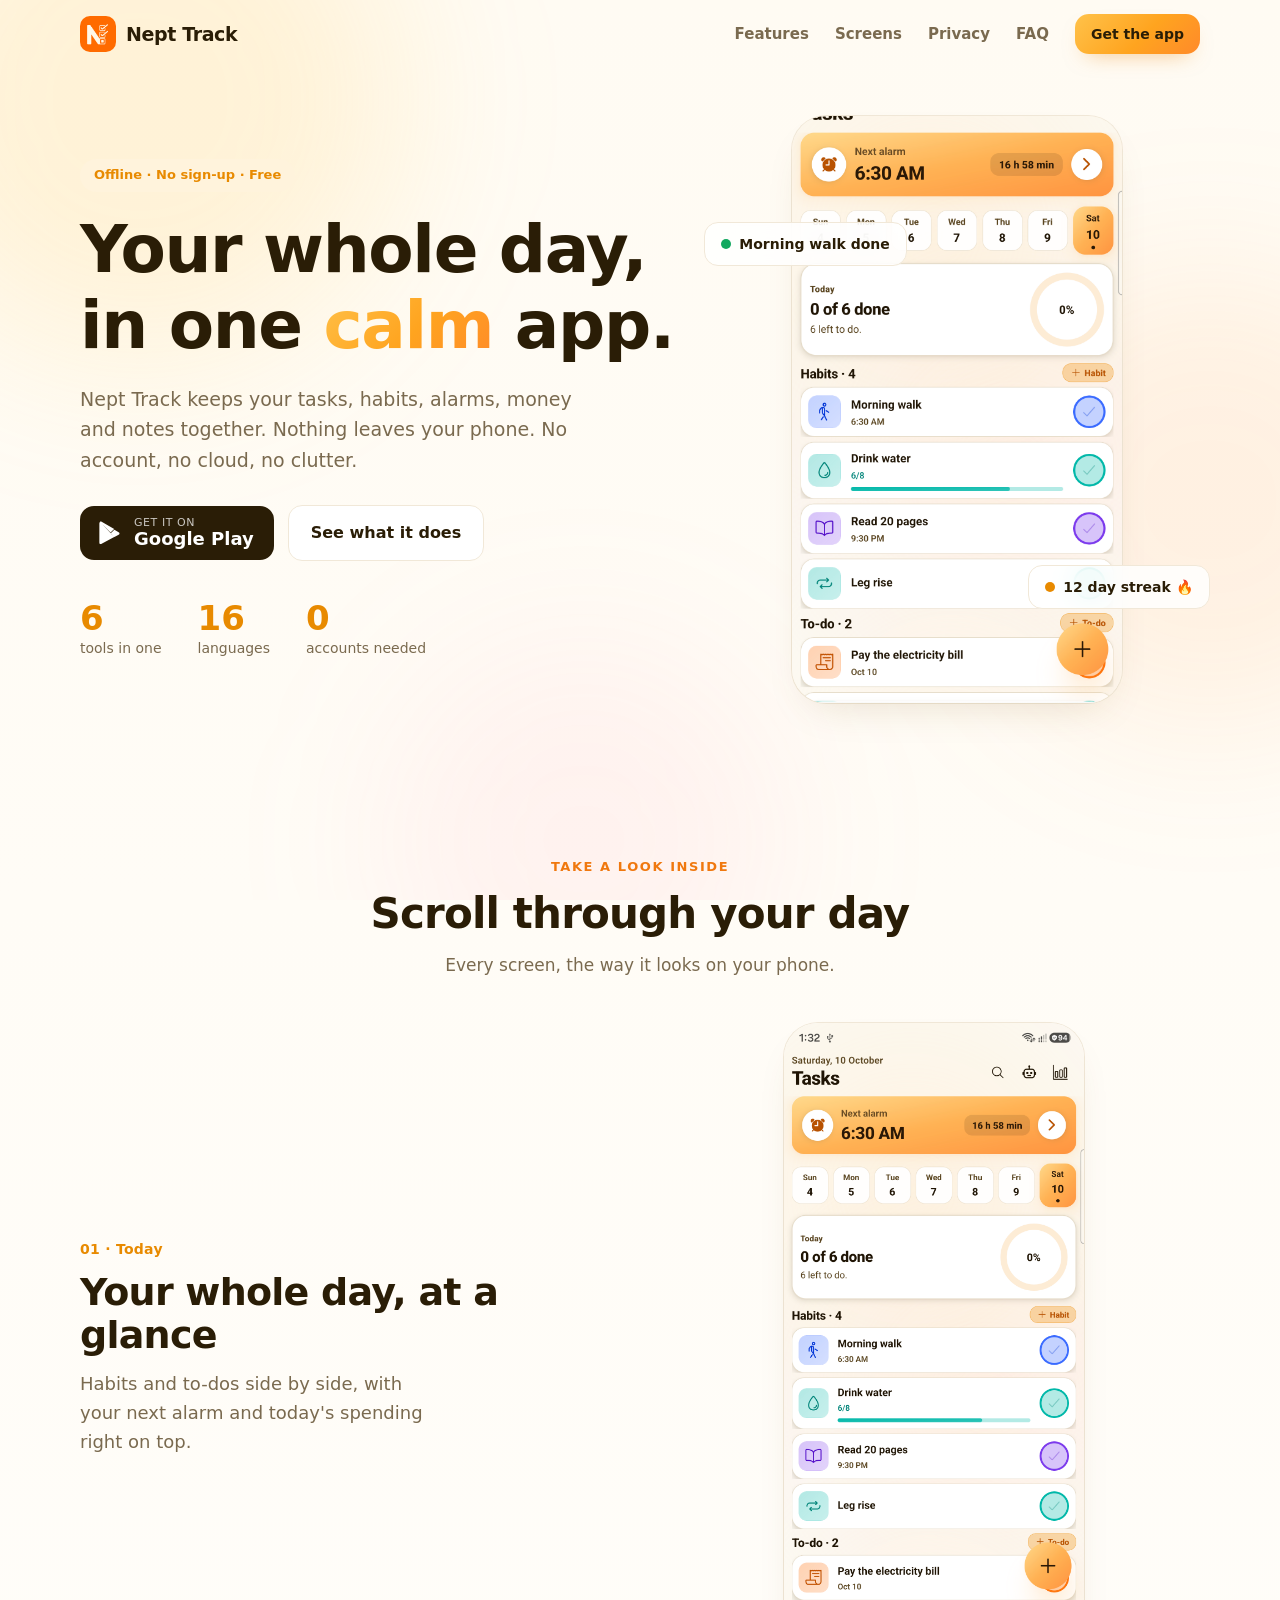
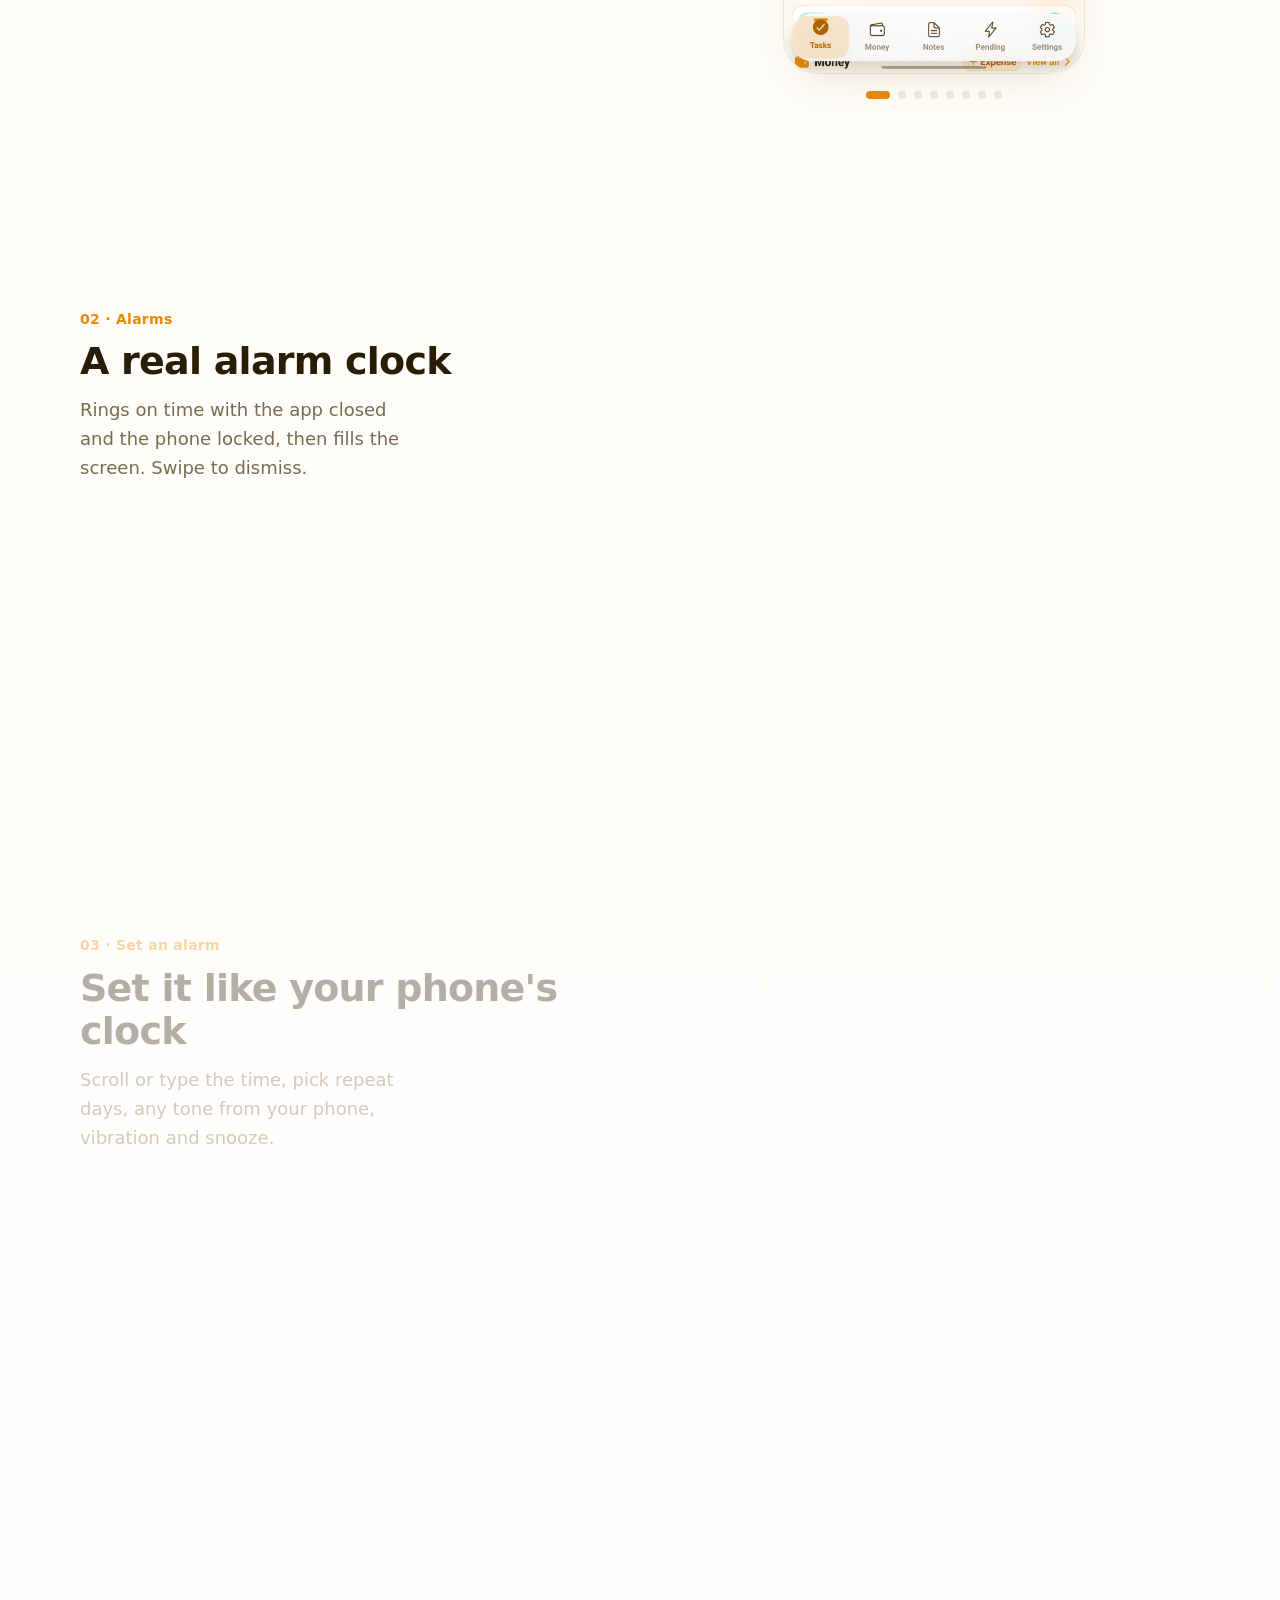
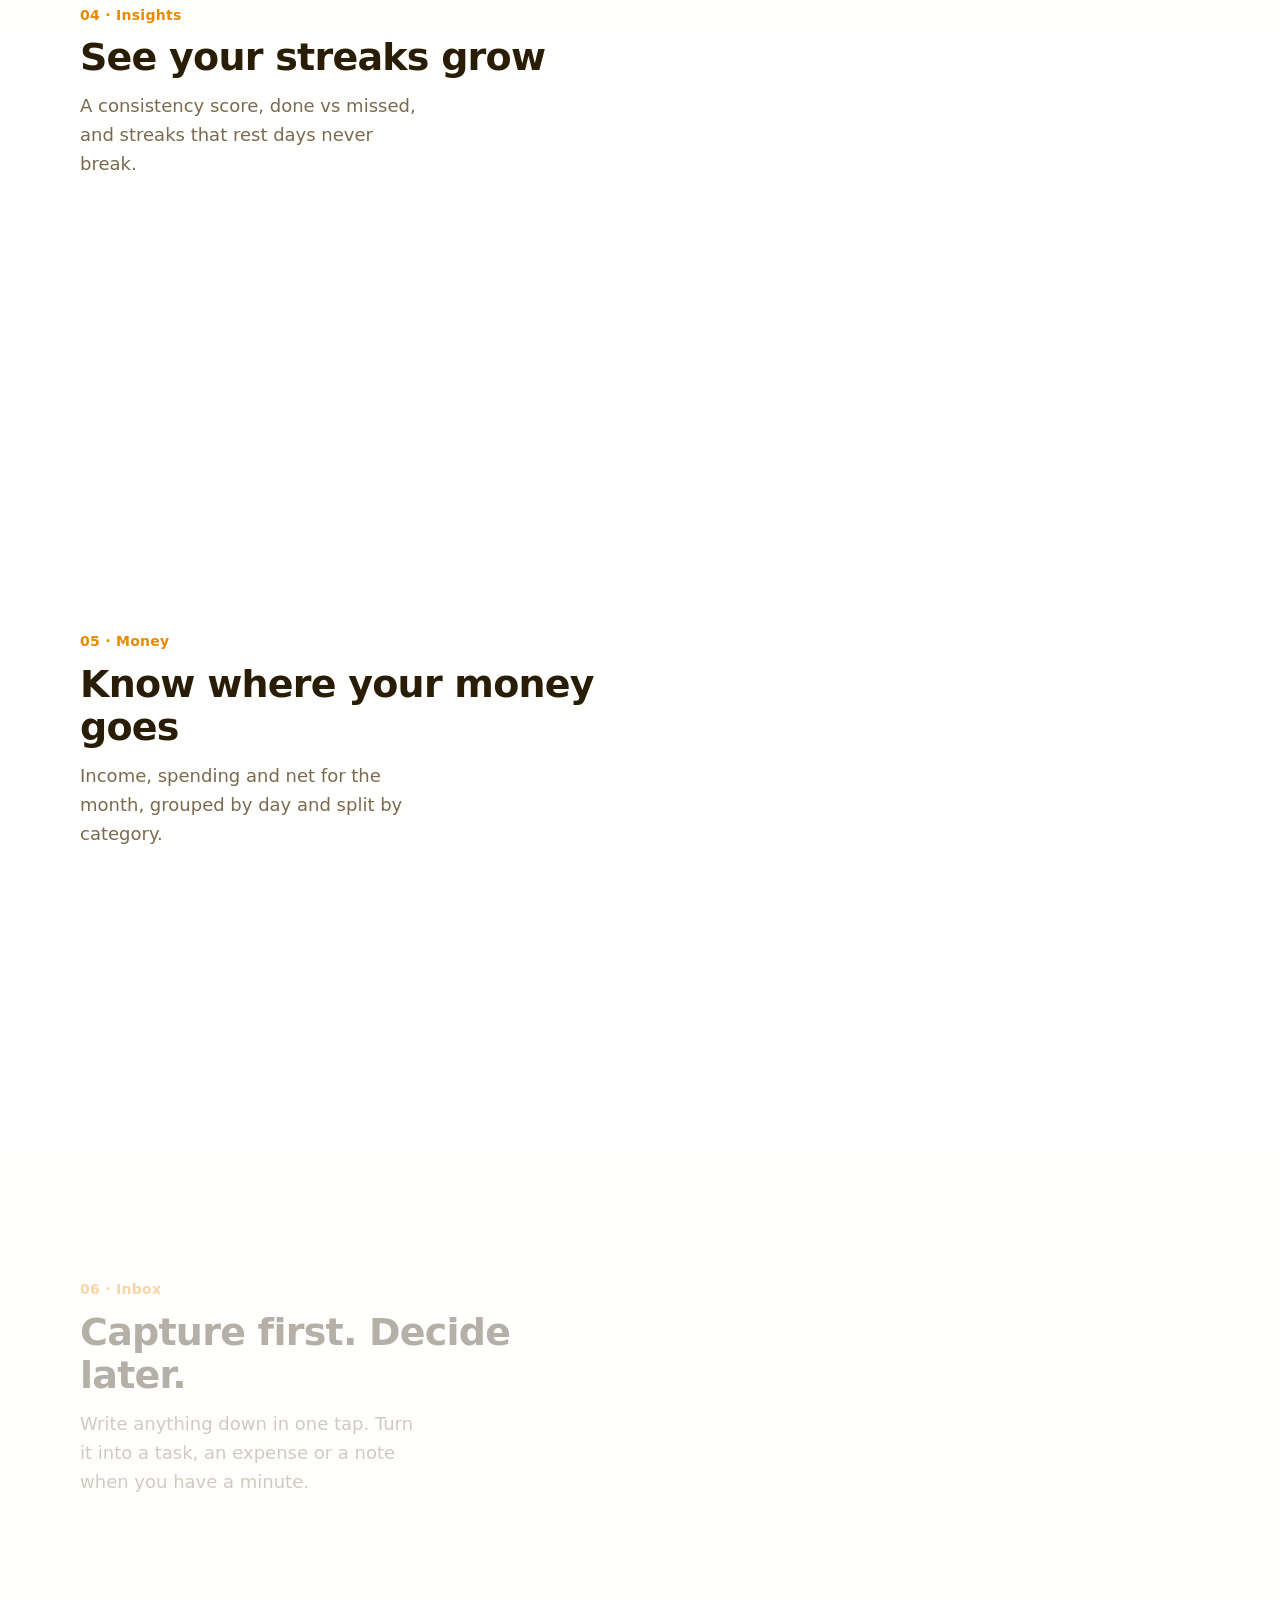
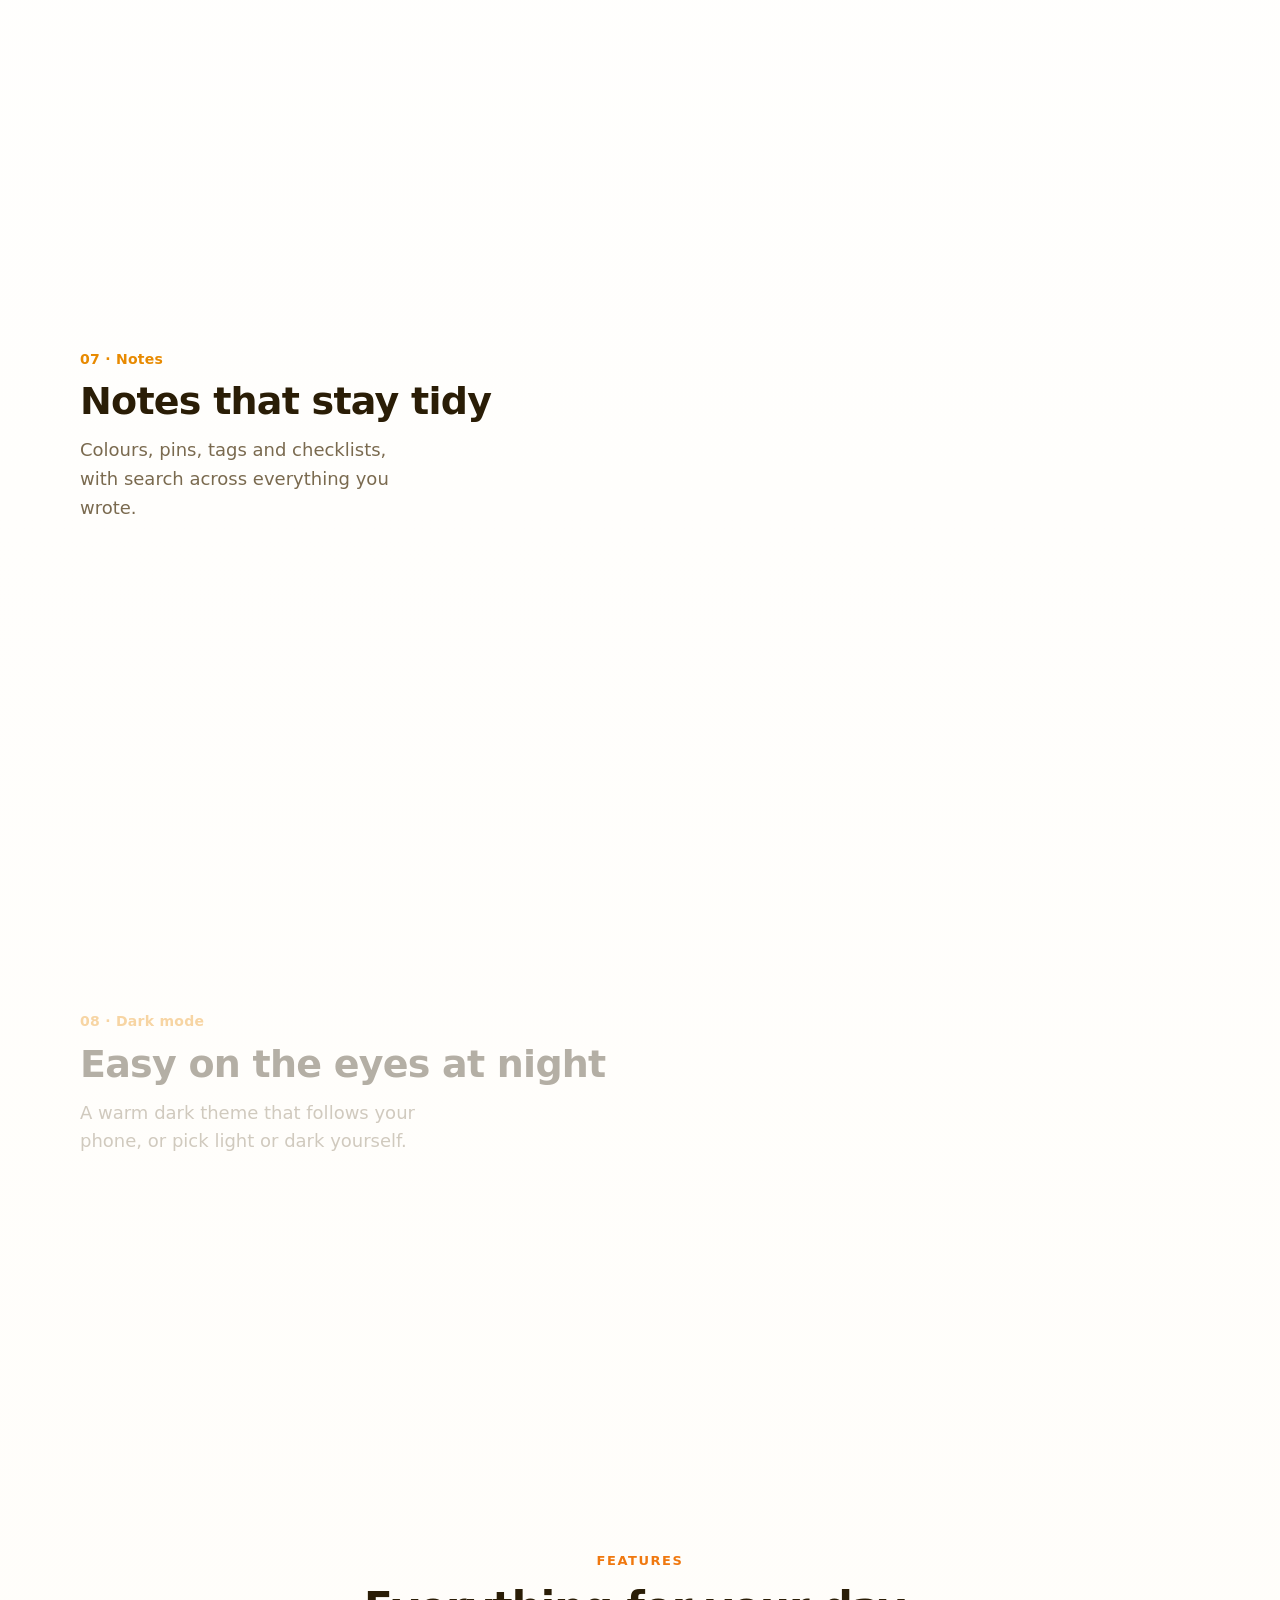
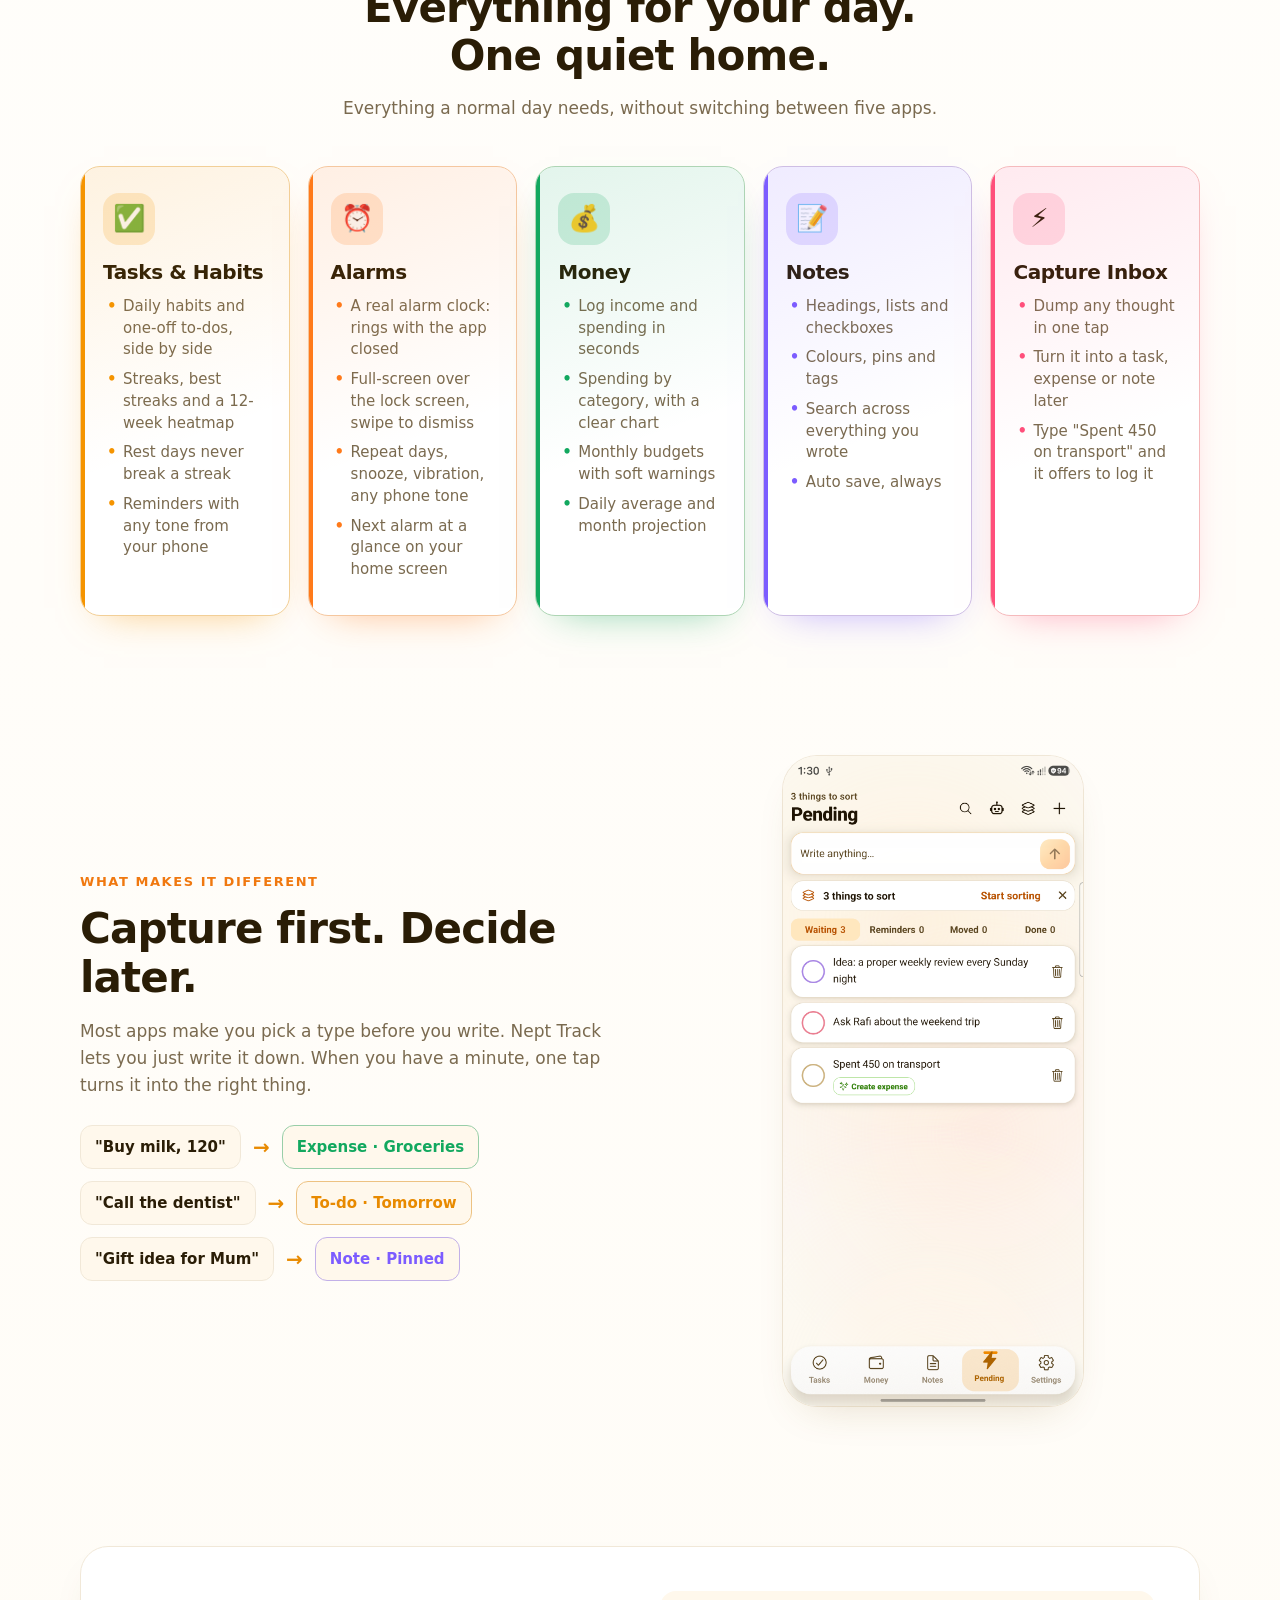
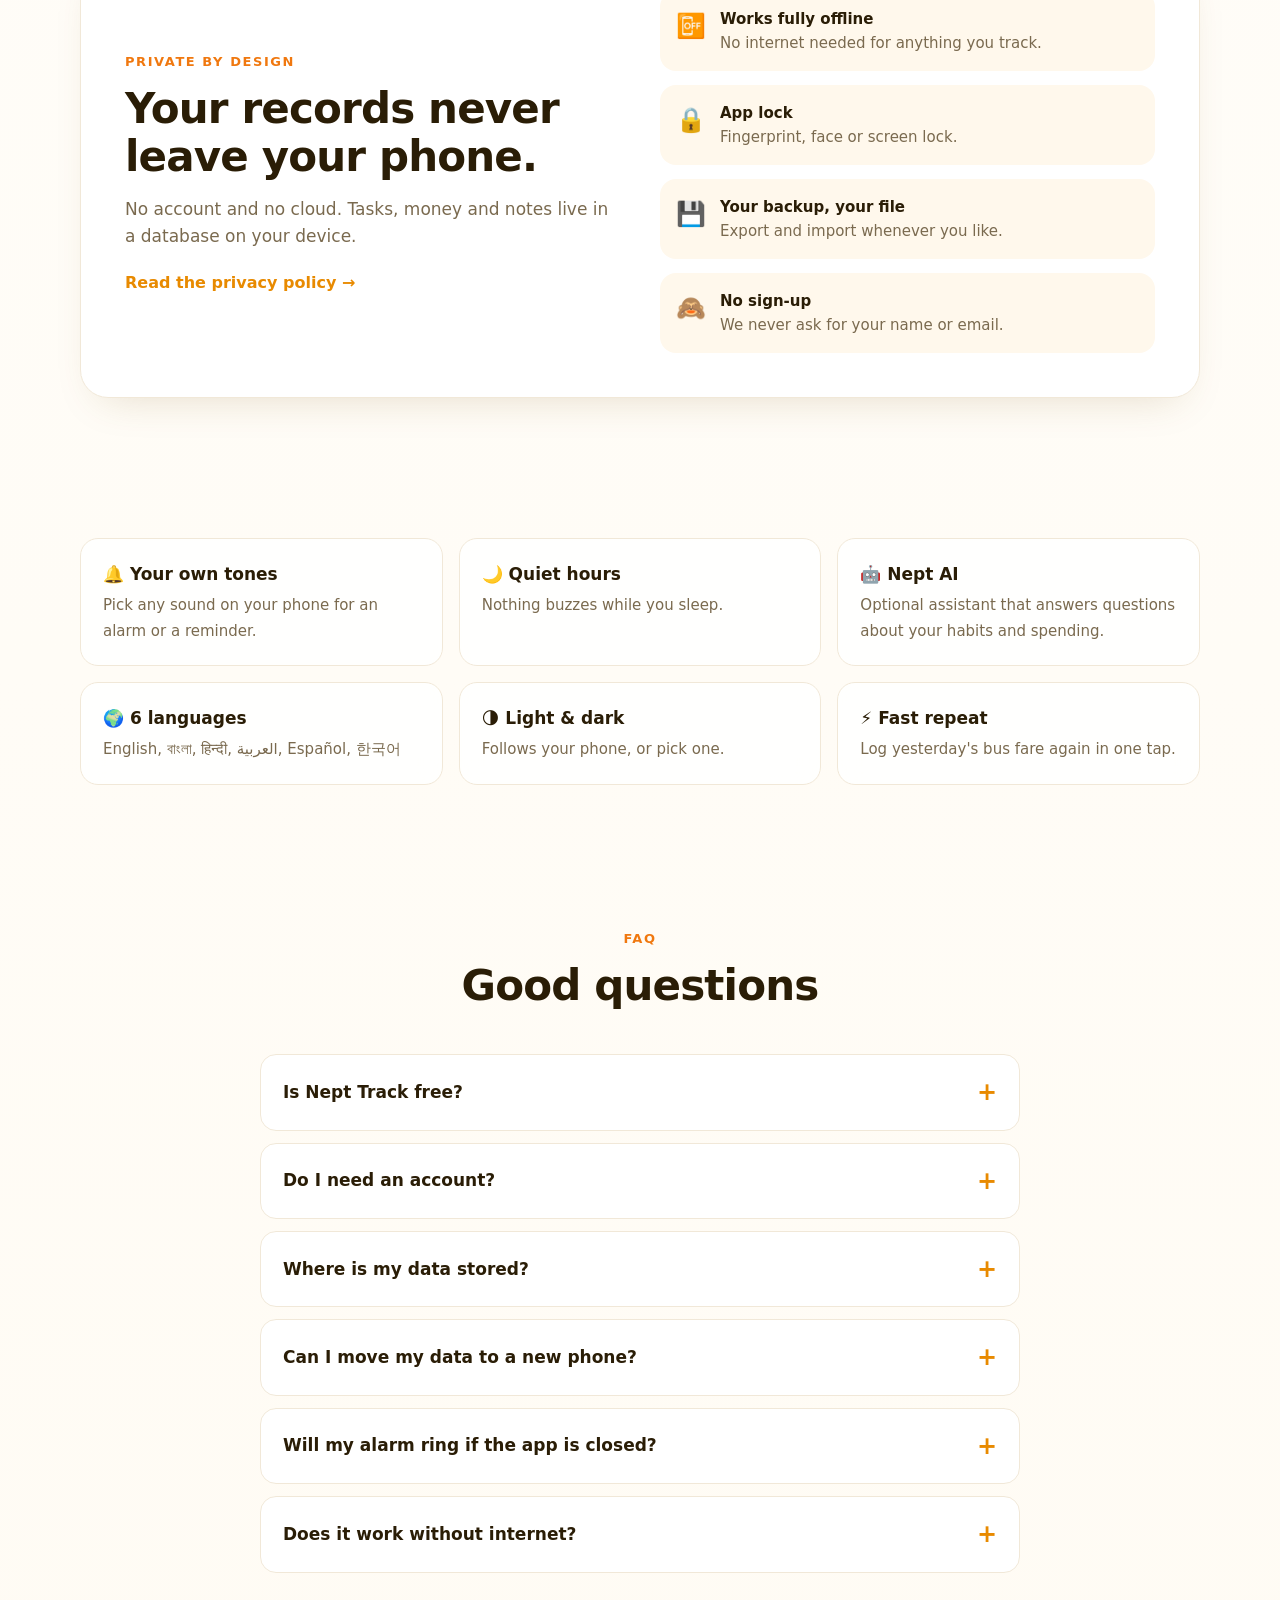
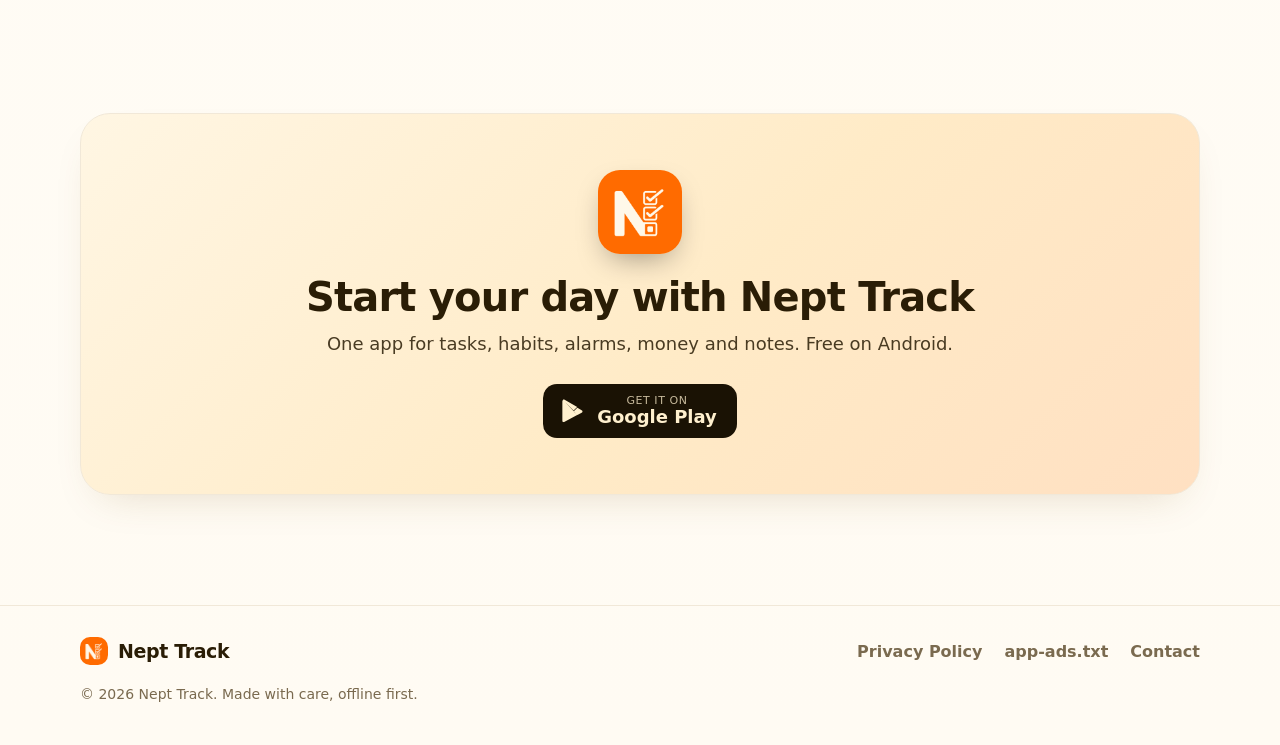
==== commit 3b890a24: "Play buttons open the Play Store app on Android, with a referrer Co-Authored-By: Claude Fable 5.1 <n" ====
--- a/index.html
+++ b/index.html
@@ -367,6 +367,6 @@
 
 <!-- Lightbox -->
 
-<script src="js/main.js?v=20261010e"></script>
+<script src="js/main.js?v=20261022"></script>
 </body>
 </html>
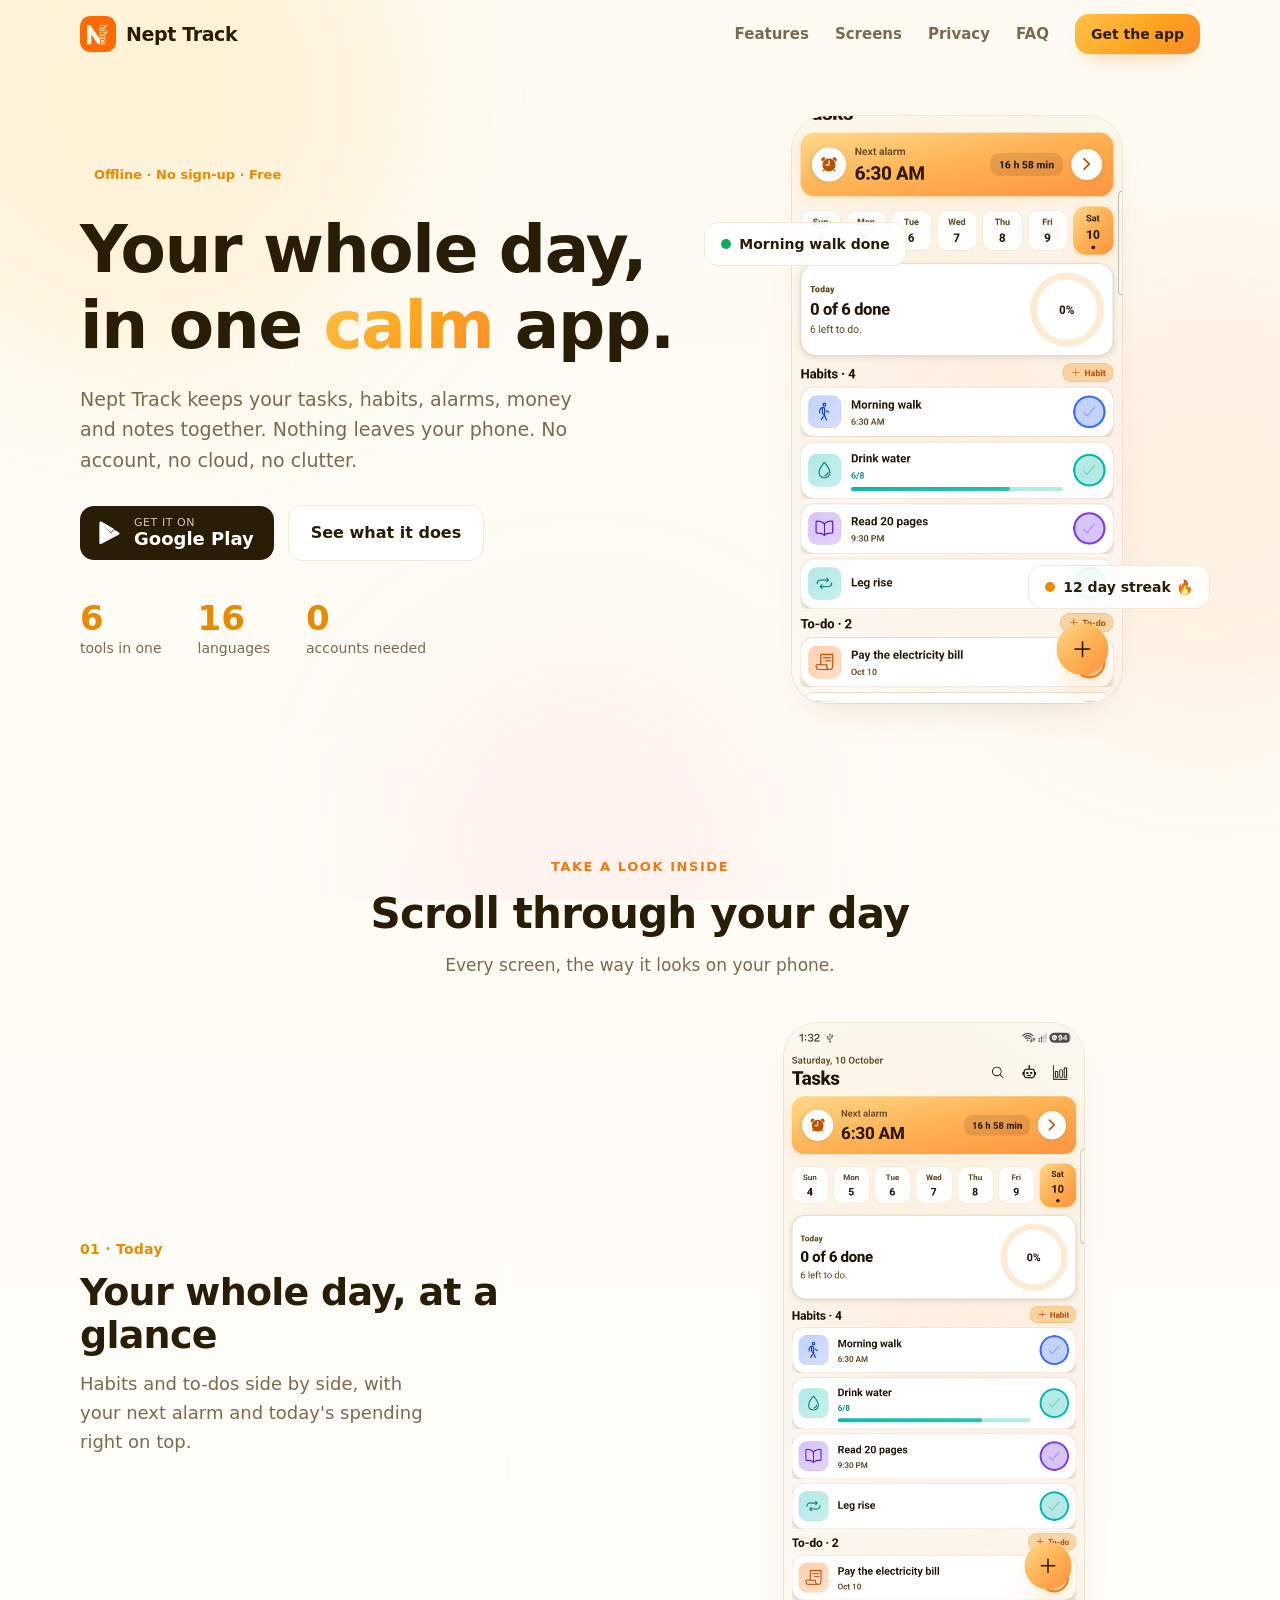
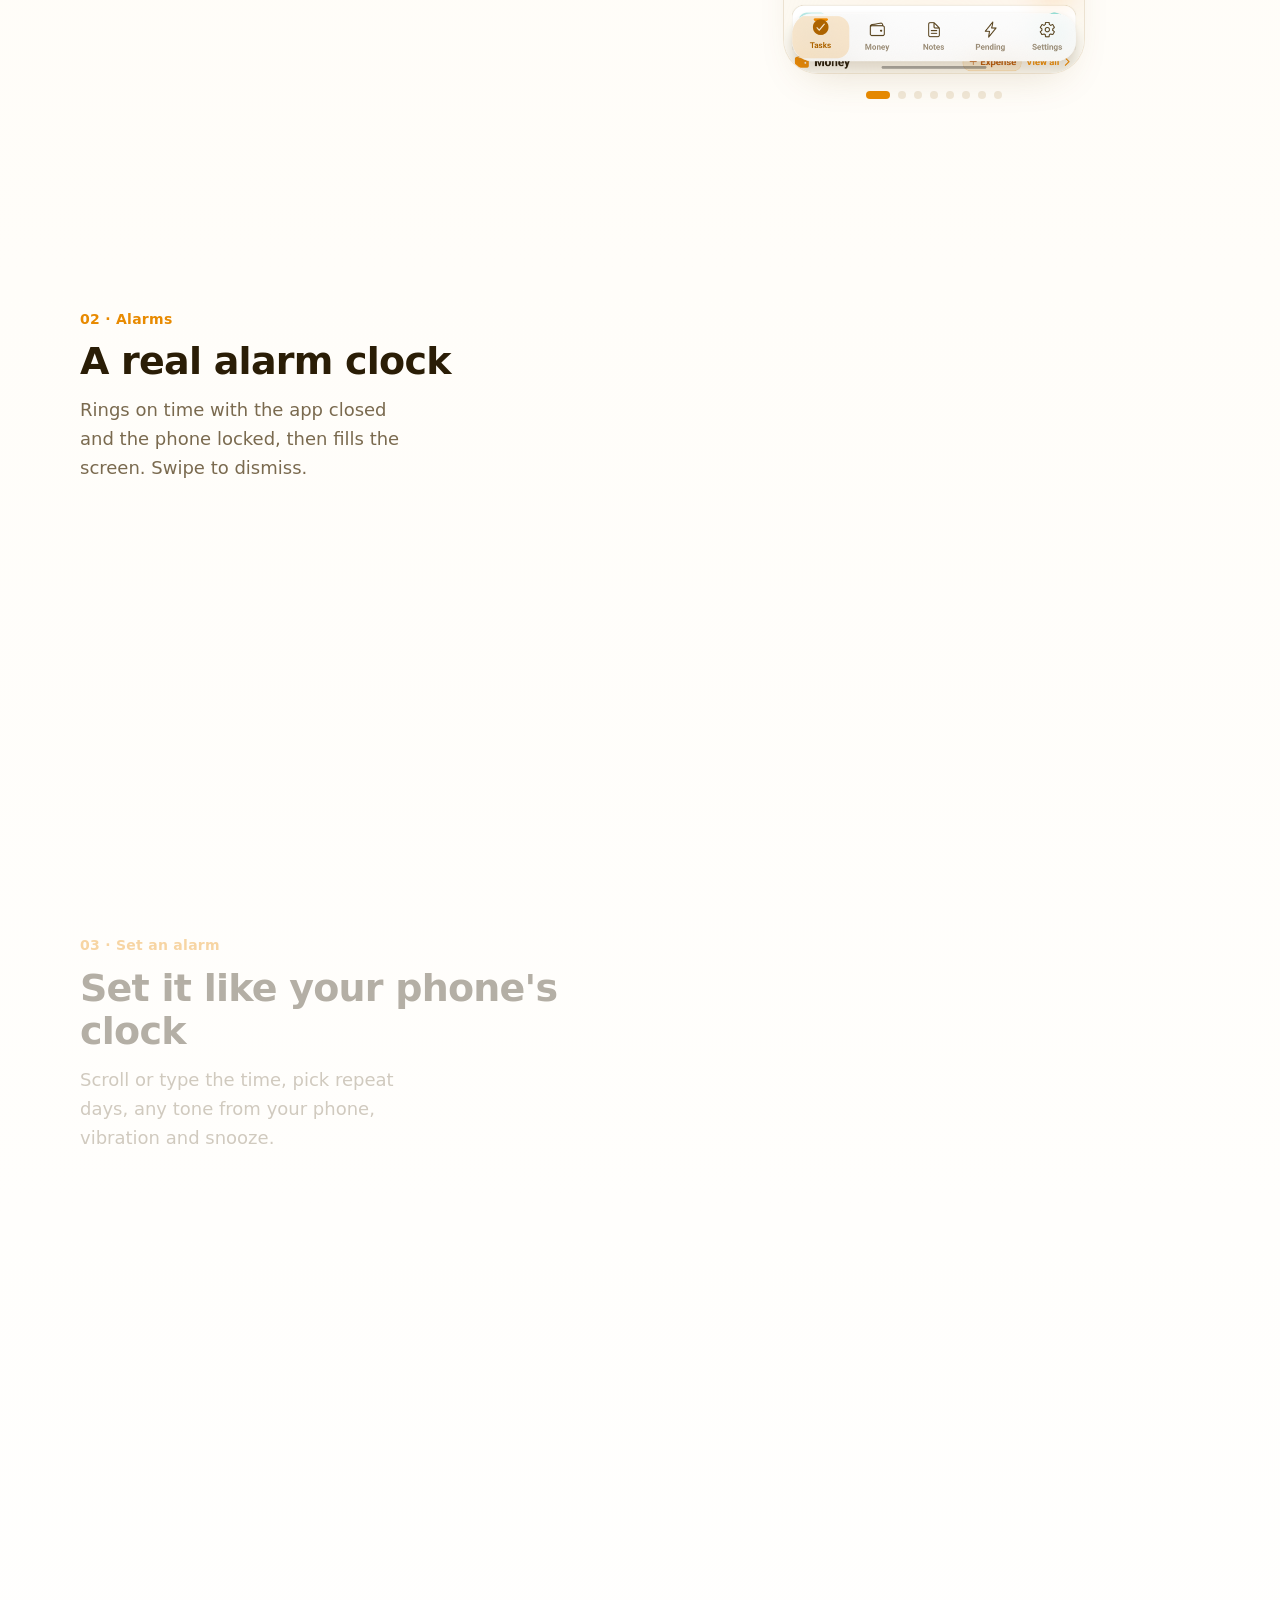
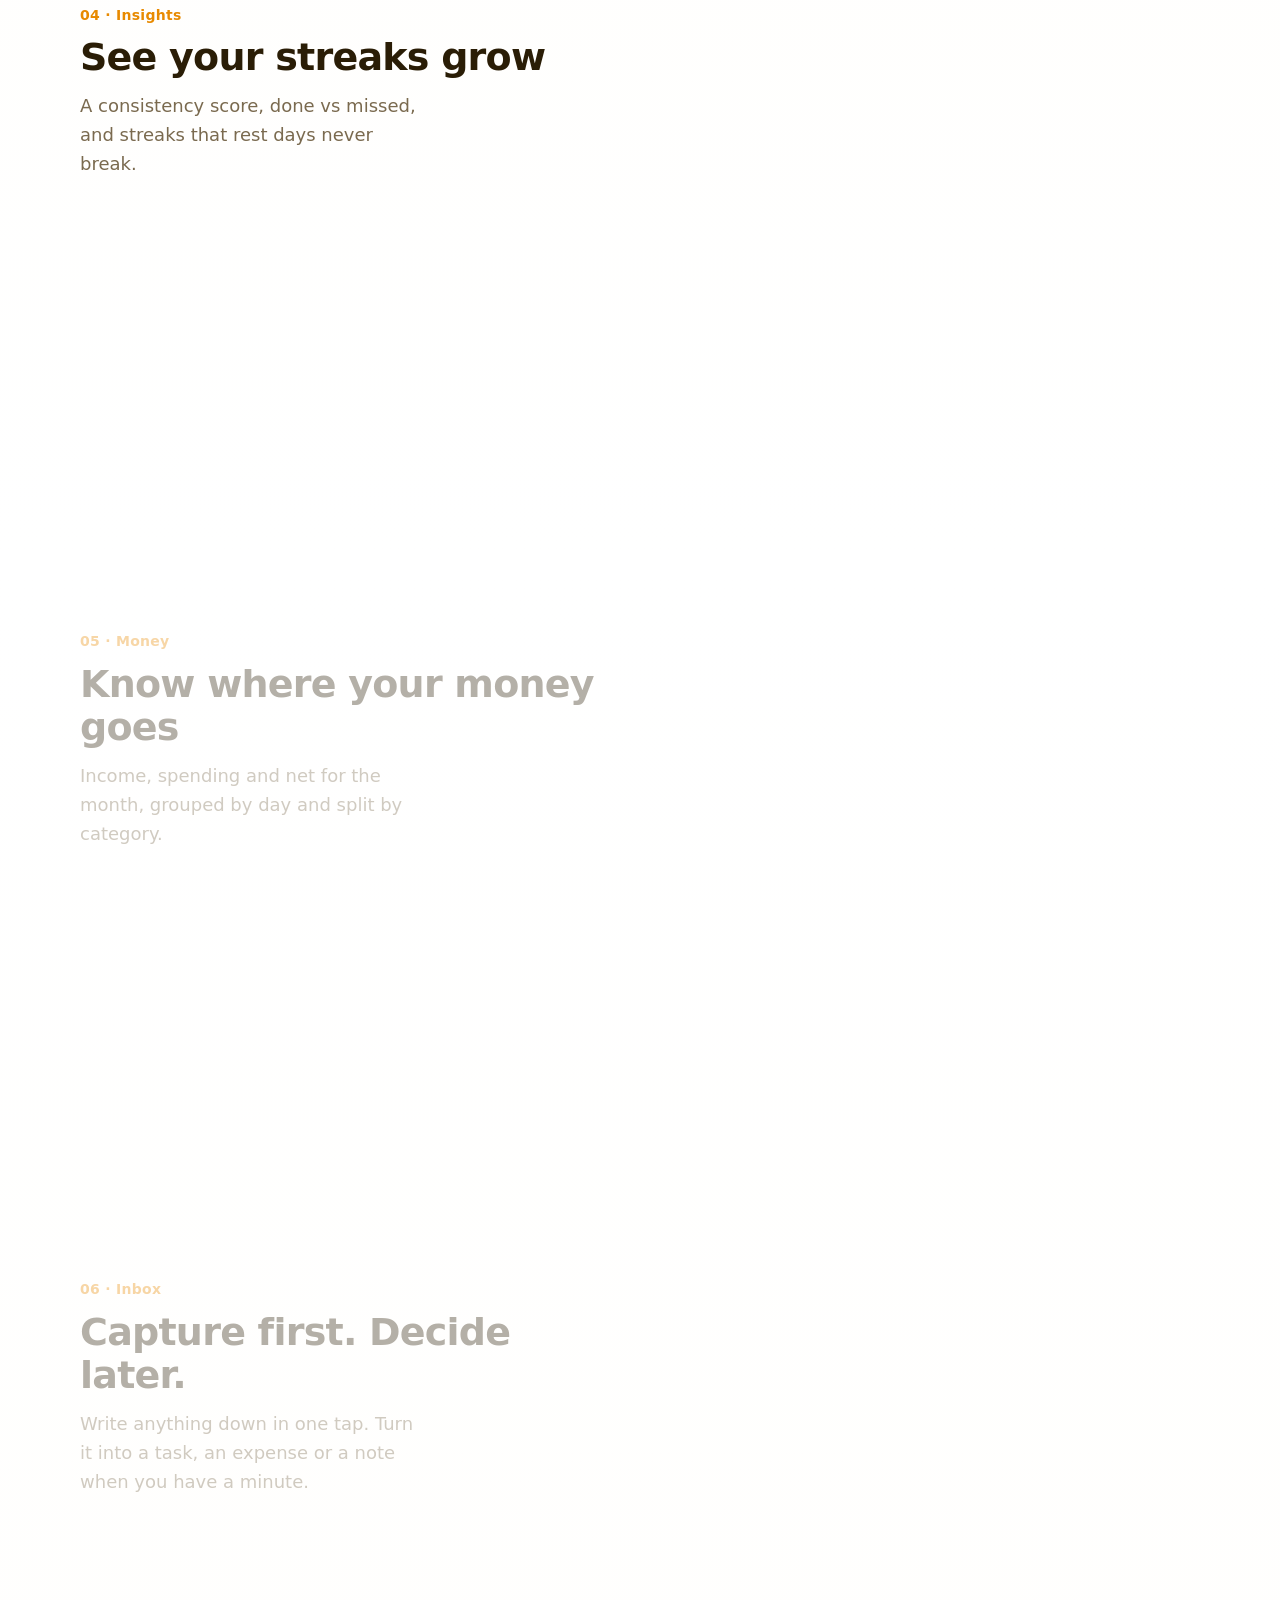
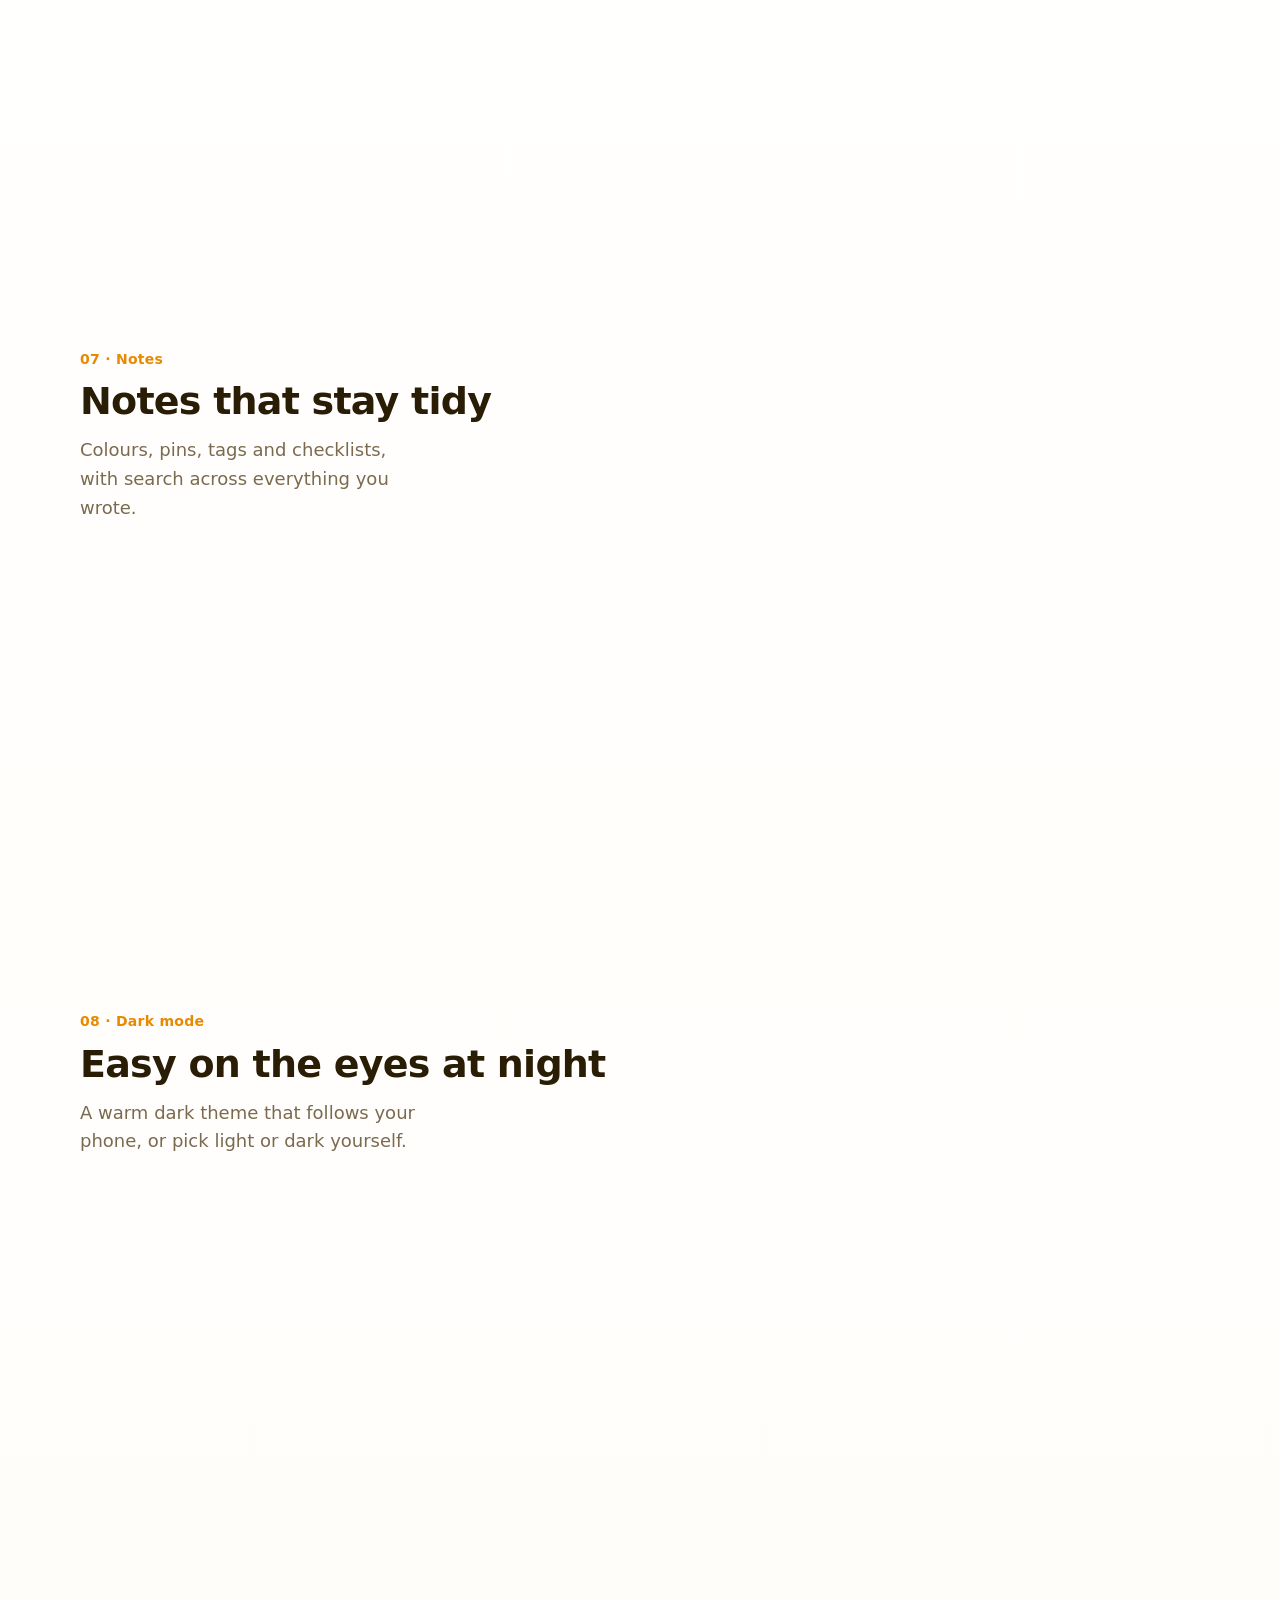
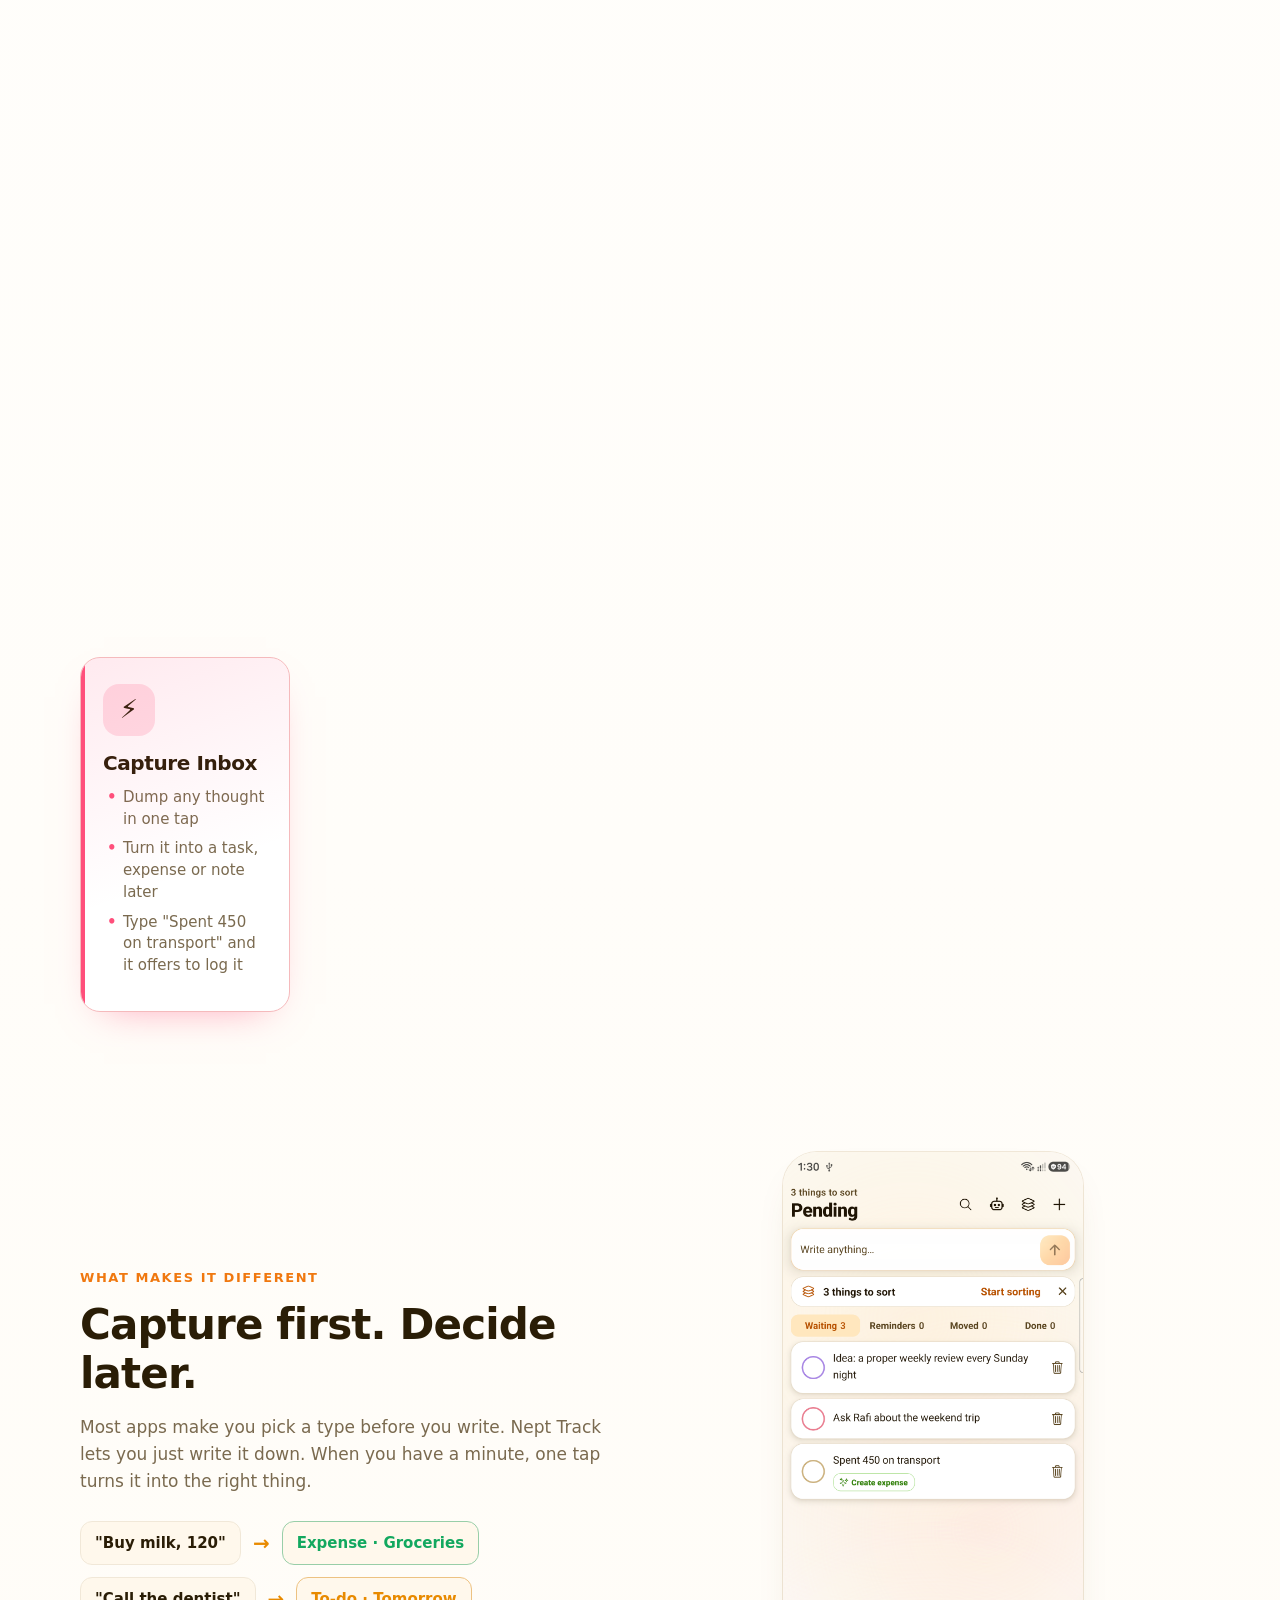
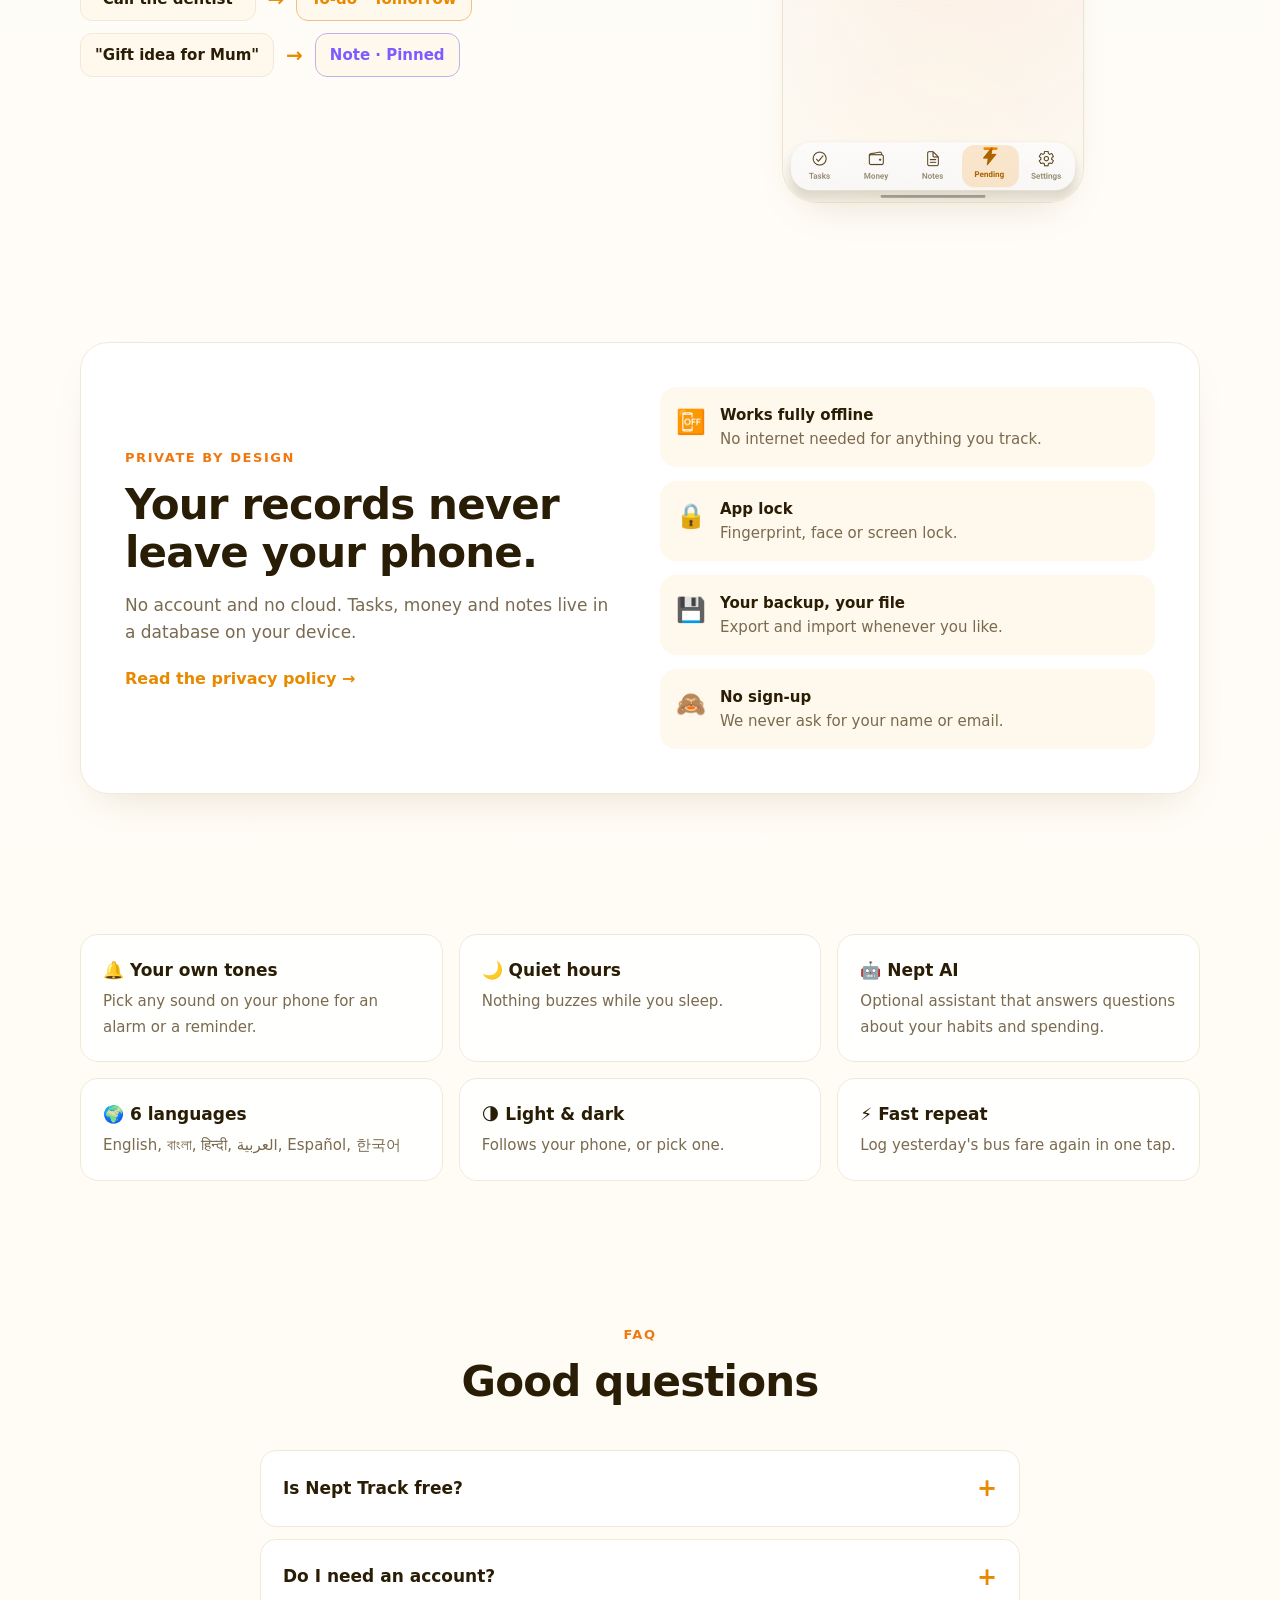
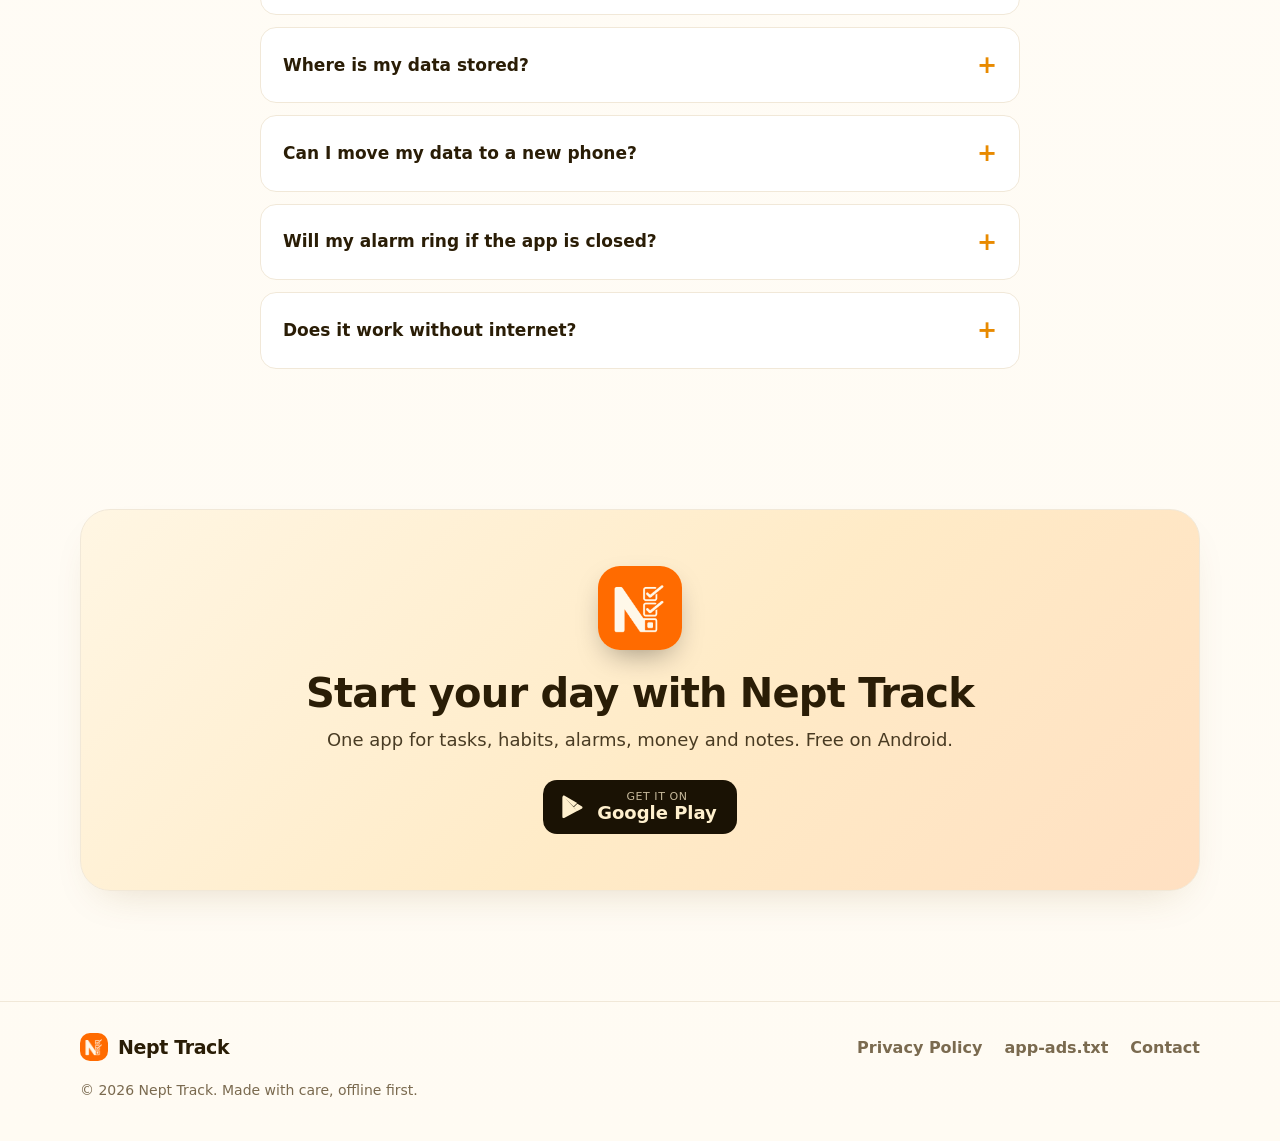
==== commit fc5fe567: "SEO: valid sitemap, FAQ schema, keyword headings The sitemap has failed in Search Console since 20 O" ====
--- a/index.html
+++ b/index.html
@@ -8,6 +8,7 @@
   <title>Nept Track: Private Offline Habit Tracker & Budget Planner</title>
   <meta name="description" content="Manage your life privately with Nept Track. An all-in-one offline habit tracker, expense log, budget planner, to-do list, and sketchbook with zero accounts required." />
   <meta name="theme-color" content="#FF7A1A" />
+  <meta name="robots" content="index, follow, max-image-preview:large, max-snippet:-1" />
   
   <!-- Canonical Tag (Replace with your exact Vercel subdomain) -->
   <link rel="canonical" href="https://nept-track.vercel.app/" />
@@ -21,6 +22,7 @@
   <meta property="og:type" content="website" />
   <meta property="og:url" content="https://nept-track.vercel.app/" />
   <meta property="og:site_name" content="Nept Track" />
+  <meta property="og:locale" content="en_US" />
   
   <!-- Twitter Meta Tags -->
   <meta name="twitter:card" content="summary_large_image" />
@@ -61,6 +63,62 @@
     { "@context": "https://schema.org", "@type": "Organization", "name": "Nept Track", "url": "https://nept-track.vercel.app/", "logo": "https://nept-track.vercel.app/images/icon.png", "email": "demostationplay@gmail.com" }
   ]
   </script>
+  <script type="application/ld+json">
+  {
+    "@context": "https://schema.org",
+    "@type": "FAQPage",
+    "mainEntity": [
+      {
+        "@type": "Question",
+        "name": "Is Nept Track free?",
+        "acceptedAnswer": {
+          "@type": "Answer",
+          "text": "Yes. The app is free to download and use. It shows a few ads from Google AdMob, never inside the editors and never while an alarm is ringing."
+        }
+      },
+      {
+        "@type": "Question",
+        "name": "Do I need an account?",
+        "acceptedAnswer": {
+          "@type": "Answer",
+          "text": "No. Open the app and start. There is no sign-up and no login."
+        }
+      },
+      {
+        "@type": "Question",
+        "name": "Where is my data stored?",
+        "acceptedAnswer": {
+          "@type": "Answer",
+          "text": "Only on your phone, in a local database. Uninstalling the app deletes it, so export a backup from Settings first if you want to keep it."
+        }
+      },
+      {
+        "@type": "Question",
+        "name": "Can I move my data to a new phone?",
+        "acceptedAnswer": {
+          "@type": "Answer",
+          "text": "Yes. Export a backup file from Settings, copy it to the new phone, and import it there."
+        }
+      },
+      {
+        "@type": "Question",
+        "name": "Will my alarm ring if the app is closed?",
+        "acceptedAnswer": {
+          "@type": "Answer",
+          "text": "Yes. Alarms are booked with Android's own alarm clock, so they ring on time with the app closed, the screen off or the phone locked, and again after a restart."
+        }
+      },
+      {
+        "@type": "Question",
+        "name": "Does it work without internet?",
+        "acceptedAnswer": {
+          "@type": "Answer",
+          "text": "Everything you track works fully offline. Only ads and the optional AI assistant need a connection."
+        }
+      }
+    ]
+  }
+  </script>
 </head>
 <body>
 
@@ -198,7 +256,7 @@
     <div class="features">
       <article class="feature reveal" style="--c:#F59400">
         <div class="f-icon">✅</div>
-        <h3>Tasks &amp; Habits</h3>
+        <h3>Habit Tracker &amp; Tasks</h3>
         <ul>
           <li>Daily habits and one-off to-dos, side by side</li>
           <li>Streaks, best streaks and a 12-week heatmap</li>
@@ -208,7 +266,7 @@
       </article>
       <article class="feature reveal" style="--c:#FF7A1A">
         <div class="f-icon">⏰</div>
-        <h3>Alarms</h3>
+        <h3>Alarm Clock &amp; Reminders</h3>
         <ul>
           <li>A real alarm clock: rings with the app closed</li>
           <li>Full-screen over the lock screen, swipe to dismiss</li>
@@ -218,7 +276,7 @@
       </article>
       <article class="feature reveal" style="--c:#12A85F">
         <div class="f-icon">💰</div>
-        <h3>Money</h3>
+        <h3>Expense Tracker &amp; Budget</h3>
         <ul>
           <li>Log income and spending in seconds</li>
           <li>Spending by category, with a clear chart</li>
@@ -228,12 +286,22 @@
       </article>
       <article class="feature reveal" style="--c:#7C5CFF">
         <div class="f-icon">📝</div>
-        <h3>Notes</h3>
+        <h3>Notes &amp; Checklists</h3>
         <ul>
           <li>Headings, lists and checkboxes</li>
           <li>Colours, pins and tags</li>
           <li>Search across everything you wrote</li>
           <li>Auto save, always</li>
+        </ul>
+      </article>
+      <article class="feature reveal" style="--c:#2BB8C4">
+        <div class="f-icon">🎨</div>
+        <h3>Sketch &amp; Draw</h3>
+        <ul>
+          <li>Draw freehand with pens, shapes, text and photos</li>
+          <li>Templates: mind map, weekly planner, vision board</li>
+          <li>Move, resize, undo and redo anything</li>
+          <li>Save to your gallery or share as image or PDF</li>
         </ul>
       </article>
       <article class="feature reveal" style="--c:#FF4F7B">
